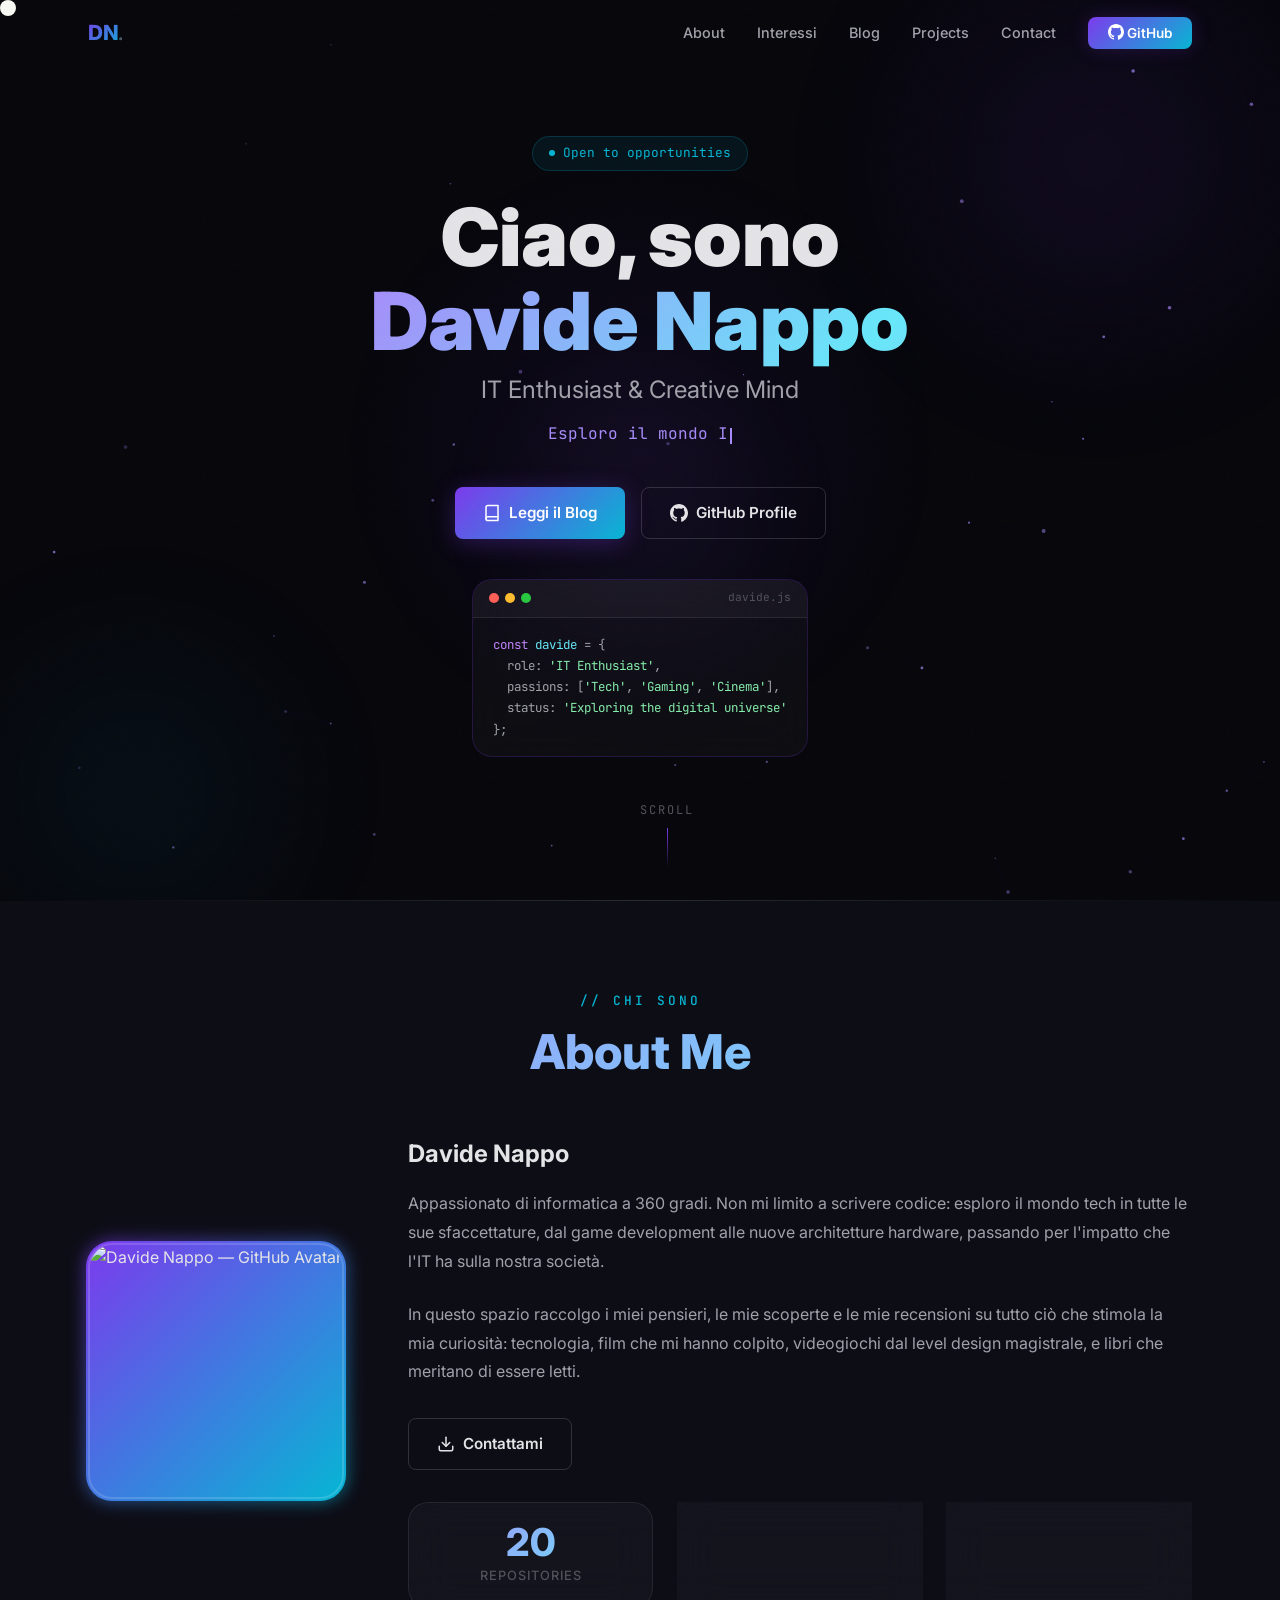
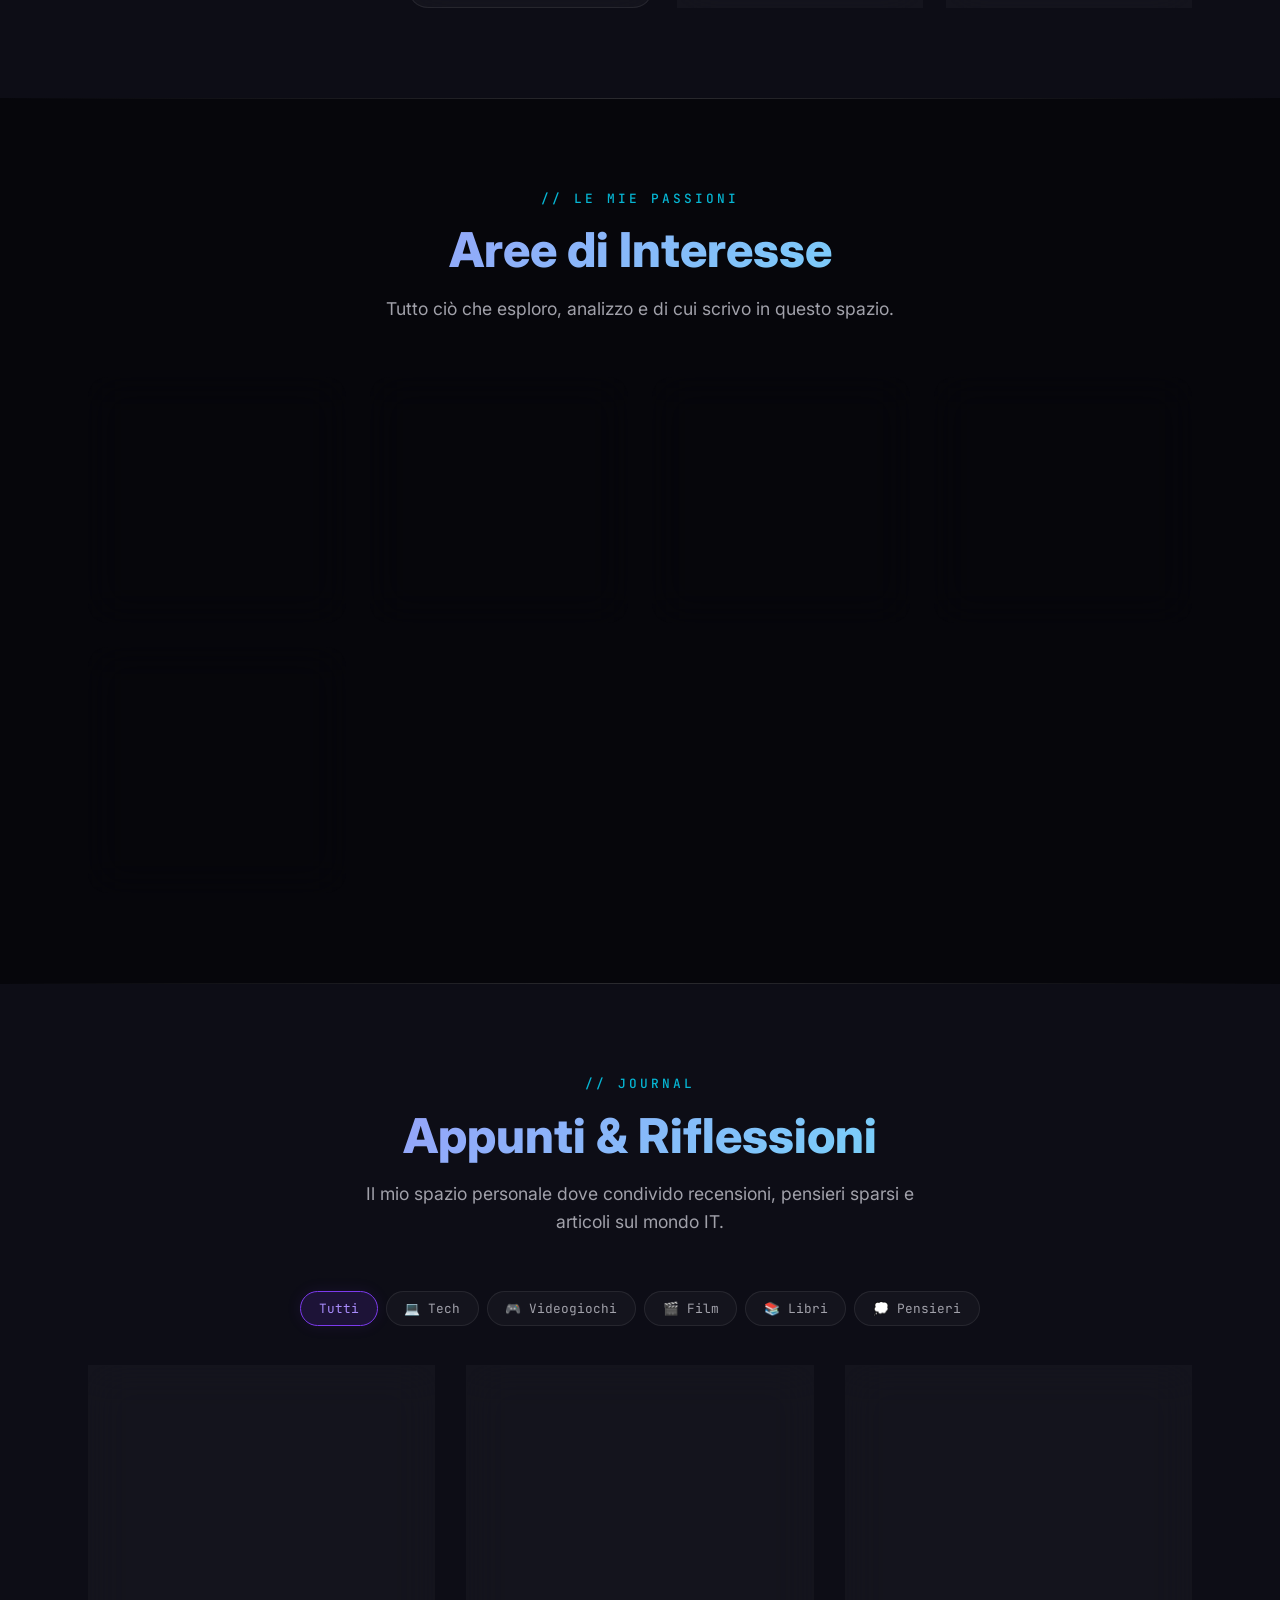
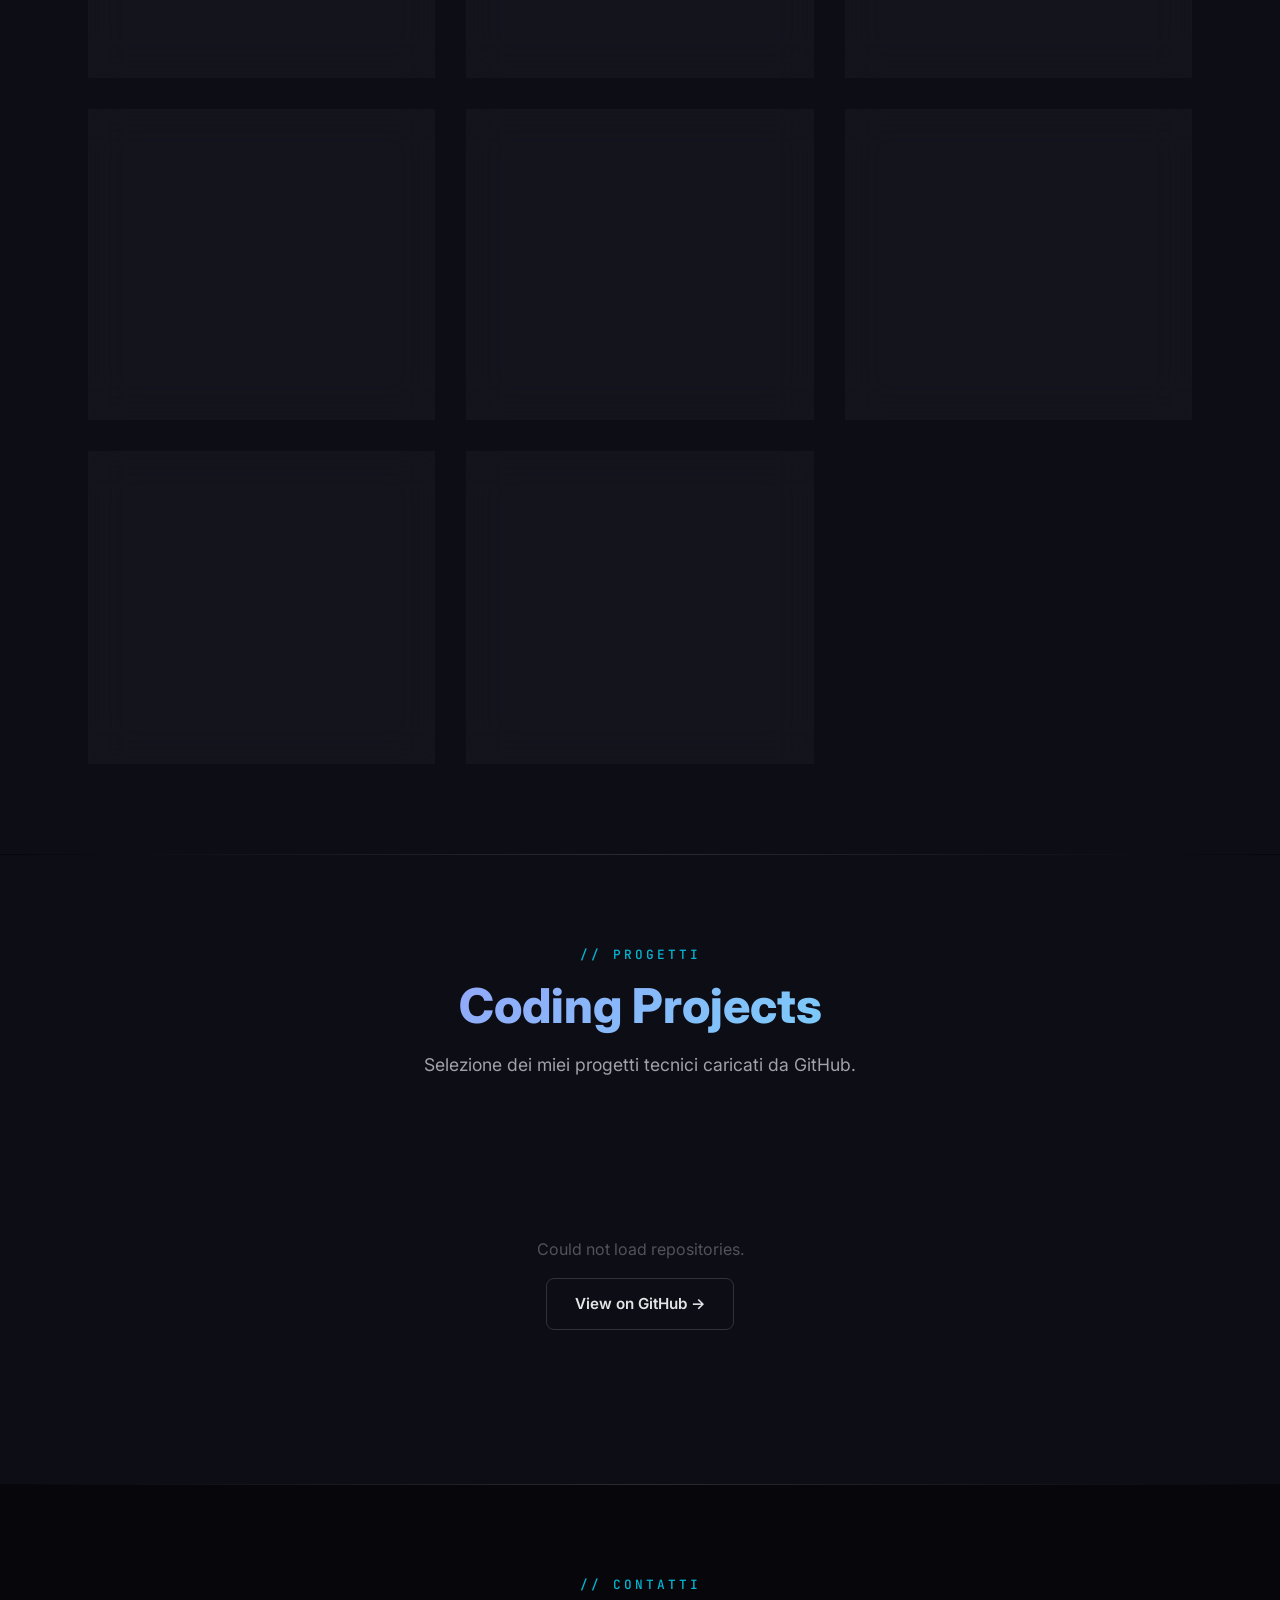
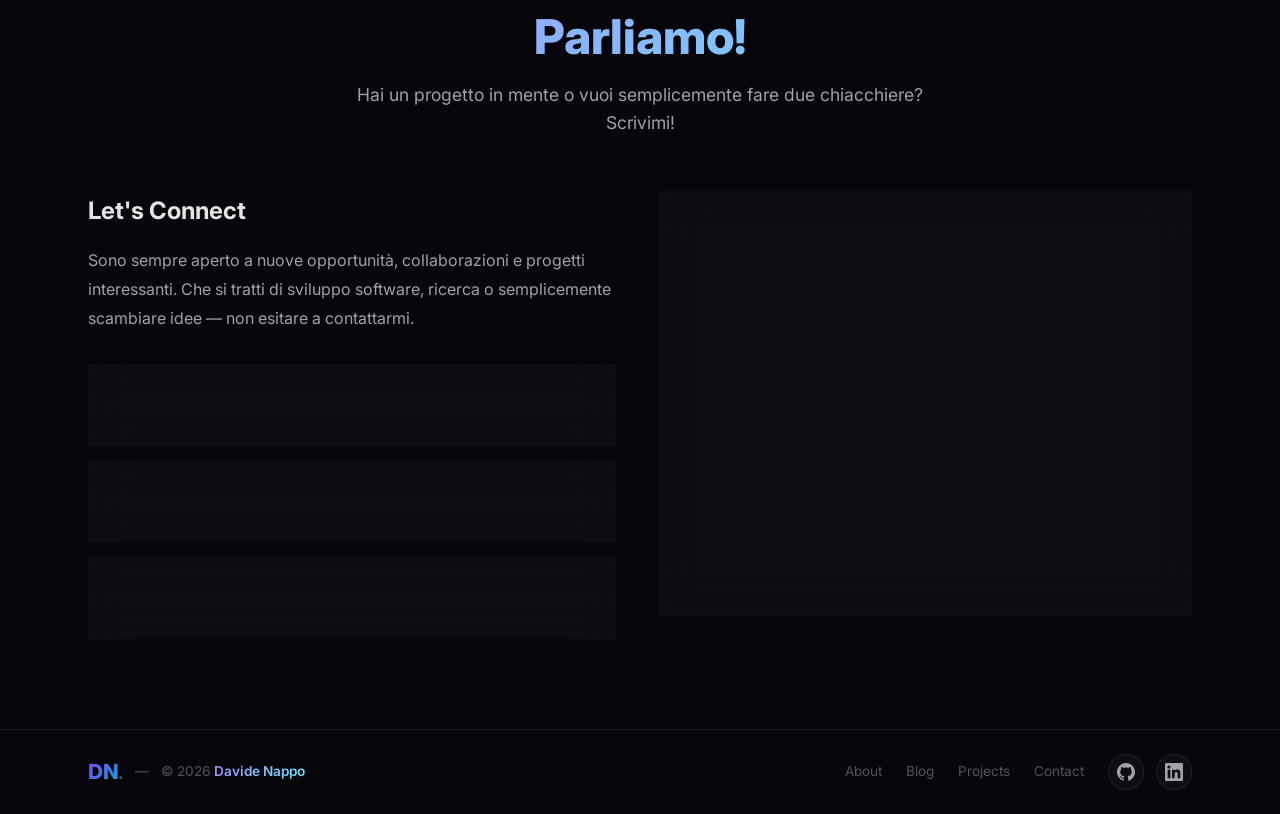
==== index.html @ bc0f7133 "feat: personal IT space & blog - initial deploy" ====
<!DOCTYPE html>
<html lang="it">
<head>
  <meta charset="UTF-8">
  <meta name="viewport" content="width=device-width, initial-scale=1.0">
  <title>Davide Nappo — IT Enthusiast & Creative Mind</title>
  <meta name="description" content="Lo spazio personale di Davide Nappo — Articoli su tecnologia, recensioni di film, videogiochi e libri, pensieri sparsi sul mondo IT.">
  <meta name="author" content="Davide Nappo">
  <meta name="theme-color" content="#06060b">

  <!-- Open Graph -->
  <meta property="og:title" content="Davide Nappo — IT Enthusiast & Creative Mind">
  <meta property="og:description" content="Articoli su tecnologia, recensioni di film, videogiochi e libri, pensieri sparsi e progetti.">
  <meta property="og:type" content="website">
  <meta property="og:image" content="https://avatars.githubusercontent.com/u/95307080?v=4">

  <!-- Favicon -->
  <link rel="icon" href="data:image/svg+xml,<svg xmlns='http://www.w3.org/2000/svg' viewBox='0 0 100 100'><text y='.9em' font-size='90'>🚀</text></svg>">

  <!-- Stylesheet -->
  <link rel="stylesheet" href="style.css">

  <!-- Preload critical -->
  <style>
    .loading-screen {
      position: fixed; inset: 0; z-index: 99999;
      background: #06060b;
      display: flex; align-items: center; justify-content: center; flex-direction: column;
      transition: opacity 0.6s ease, visibility 0.6s ease;
    }
    .loading-screen.hidden { opacity: 0; visibility: hidden; pointer-events: none; }
  </style>
</head>
<body>

  <!-- ========== LOADING SCREEN ========== -->
  <div class="loading-screen" id="loading-screen">
    <div class="loader-logo">DN<span>.</span></div>
    <div class="loader-bar-track">
      <div class="loader-bar-fill" id="loader-bar"></div>
    </div>
    <div class="loader-text">Loading portfolio<span class="loader-dots"></span></div>
  </div>

  <!-- ========== CUSTOM CURSOR ========== -->
  <div class="cursor-dot" id="cursor-dot"></div>

  <!-- ========== SCROLL PROGRESS BAR ========== -->
  <div class="scroll-progress" id="scroll-progress"></div>

  <!-- ========== NOISE OVERLAY ========== -->
  <div class="noise-overlay" aria-hidden="true"></div>

  <!-- ========== NAVBAR ========== -->
  <nav class="navbar" id="navbar" aria-label="Main navigation">
    <div class="container">
      <a href="#hero" class="nav-logo">DN<span>.</span></a>

      <button class="nav-toggle" aria-label="Toggle navigation" aria-expanded="false">
        <span></span>
        <span></span>
        <span></span>
      </button>

      <ul class="nav-links">
        <li><a href="#about" class="nav-link">About</a></li>
        <li><a href="#interessi" class="nav-link">Interessi</a></li>
        <li><a href="#blog" class="nav-link">Blog</a></li>
        <li><a href="#projects" class="nav-link">Projects</a></li>
        <li><a href="#contact" class="nav-link">Contact</a></li>
        <li>
          <a href="https://github.com/Napper19" target="_blank" rel="noopener" class="nav-cta">
            <svg width="16" height="16" viewBox="0 0 24 24" fill="currentColor" style="vertical-align: -2px;">
              <path d="M12 0C5.37 0 0 5.37 0 12c0 5.3 3.438 9.8 8.205 11.385.6.113.82-.258.82-.577 0-.285-.01-1.04-.015-2.04-3.338.724-4.042-1.61-4.042-1.61C4.422 18.07 3.633 17.7 3.633 17.7c-1.087-.744.084-.729.084-.729 1.205.084 1.838 1.236 1.838 1.236 1.07 1.835 2.809 1.305 3.495.998.108-.776.417-1.305.76-1.605-2.665-.3-5.466-1.332-5.466-5.93 0-1.31.465-2.38 1.235-3.22-.135-.303-.54-1.523.105-3.176 0 0 1.005-.322 3.3 1.23.96-.267 1.98-.399 3-.405 1.02.006 2.04.138 3 .405 2.28-1.552 3.285-1.23 3.285-1.23.645 1.653.24 2.873.12 3.176.765.84 1.23 1.91 1.23 3.22 0 4.61-2.805 5.625-5.475 5.92.42.36.81 1.096.81 2.22 0 1.605-.015 2.896-.015 3.286 0 .315.21.69.825.57C20.565 21.795 24 17.295 24 12c0-6.63-5.37-12-12-12"/>
            </svg>
            GitHub
          </a>
        </li>
      </ul>
    </div>
  </nav>

  <!-- ========== HERO SECTION ========== -->
  <section class="hero section" id="hero">
    <canvas id="particle-canvas" aria-hidden="true"></canvas>

    <!-- Floating gradient orbs -->
    <div class="hero-orbs" aria-hidden="true">
      <div class="orb orb-1"></div>
      <div class="orb orb-2"></div>
      <div class="orb orb-3"></div>
    </div>

    <!-- Radial glow behind hero text -->
    <div class="hero-glow" aria-hidden="true"></div>

    <div class="hero-content">
      <div class="hero-badge">
        <span class="dot"></span>
        Open to opportunities
      </div>

      <h1 class="hero-name">
        Ciao, sono<br>
        <span class="gradient-text">Davide Nappo</span>
      </h1>

      <p class="hero-role">IT Enthusiast &amp; Creative Mind</p>

      <div class="hero-typing">
        <span id="typing-text"></span><span class="cursor"></span>
      </div>

      <div class="hero-buttons">
        <a href="#blog" class="btn btn-primary">
          <svg width="18" height="18" viewBox="0 0 24 24" fill="none" stroke="currentColor" stroke-width="2" stroke-linecap="round" stroke-linejoin="round"><path d="M4 19.5A2.5 2.5 0 0 1 6.5 17H20"></path><path d="M6.5 2H20v20H6.5A2.5 2.5 0 0 1 4 19.5v-15A2.5 2.5 0 0 1 6.5 2z"></path></svg>
          Leggi il Blog
        </a>
        <a href="https://github.com/Napper19" target="_blank" rel="noopener" class="btn btn-outline">
          <svg width="18" height="18" viewBox="0 0 24 24" fill="currentColor">
            <path d="M12 0C5.37 0 0 5.37 0 12c0 5.3 3.438 9.8 8.205 11.385.6.113.82-.258.82-.577 0-.285-.01-1.04-.015-2.04-3.338.724-4.042-1.61-4.042-1.61C4.422 18.07 3.633 17.7 3.633 17.7c-1.087-.744.084-.729.084-.729 1.205.084 1.838 1.236 1.838 1.236 1.07 1.835 2.809 1.305 3.495.998.108-.776.417-1.305.76-1.605-2.665-.3-5.466-1.332-5.466-5.93 0-1.31.465-2.38 1.235-3.22-.135-.303-.54-1.523.105-3.176 0 0 1.005-.322 3.3 1.23.96-.267 1.98-.399 3-.405 1.02.006 2.04.138 3 .405 2.28-1.552 3.285-1.23 3.285-1.23.645 1.653.24 2.873.12 3.176.765.84 1.23 1.91 1.23 3.22 0 4.61-2.805 5.625-5.475 5.92.42.36.81 1.096.81 2.22 0 1.605-.015 2.896-.015 3.286 0 .315.21.69.825.57C20.565 21.795 24 17.295 24 12c0-6.63-5.37-12-12-12"/>
          </svg>
          GitHub Profile
        </a>
      </div>

      <!-- Floating code snippet card -->
      <div class="hero-code-card glass-card" aria-hidden="true">
        <div class="code-header">
          <span class="code-dot" style="background:#ff5f57"></span>
          <span class="code-dot" style="background:#febc2e"></span>
          <span class="code-dot" style="background:#28c840"></span>
          <span class="code-title">davide.js</span>
        </div>
        <pre class="code-body"><code><span class="code-kw">const</span> <span class="code-var">davide</span> = {
  role: <span class="code-str">'IT Enthusiast'</span>,
  passions: [<span class="code-str">'Tech'</span>, <span class="code-str">'Gaming'</span>, <span class="code-str">'Cinema'</span>],
  status: <span class="code-str">'Exploring the digital universe'</span>
};</code></pre>
      </div>
    </div>

    <div class="hero-scroll">
      <span>Scroll</span>
      <div class="scroll-line"></div>
    </div>
  </section>

  <hr class="section-divider">

  <!-- ========== ABOUT SECTION ========== -->
  <section class="about section" id="about">
    <div class="container">
      <div class="section-header reveal">
        <span class="section-label">// Chi Sono</span>
        <h2 class="section-title">About Me</h2>
      </div>

      <div class="about-grid">
        <div class="about-avatar-wrap reveal">
          <img
            src="https://avatars.githubusercontent.com/u/95307080?v=4"
            alt="Davide Nappo — GitHub Avatar"
            class="about-avatar"
            width="260"
            height="260"
            loading="lazy"
          >
        </div>

        <div class="about-text reveal reveal-delay-1">
          <h3>Davide Nappo</h3>
          <p>
            Appassionato di informatica a 360 gradi. Non mi limito a scrivere codice: esploro il mondo tech 
            in tutte le sue sfaccettature, dal game development alle nuove architetture hardware, passando per l'impatto 
            che l'IT ha sulla nostra società.
          </p>
          <p>
            In questo spazio raccolgo i miei pensieri, le mie scoperte e le mie recensioni su tutto ciò che 
            stimola la mia curiosità: tecnologia, film che mi hanno colpito, videogiochi dal level design magistrale, 
            e libri che meritano di essere letti.
          </p>

          <a href="#contact" class="btn btn-outline" style="margin-top: 0.5rem;">
            <svg width="18" height="18" viewBox="0 0 24 24" fill="none" stroke="currentColor" stroke-width="2" stroke-linecap="round" stroke-linejoin="round"><path d="M21 15v4a2 2 0 0 1-2 2H5a2 2 0 0 1-2-2v-4"/><polyline points="7 10 12 15 17 10"/><line x1="12" y1="15" x2="12" y2="3"/></svg>
            Contattami
          </a>

          <div class="about-stats">
            <div class="stat-card glass-card">
              <div class="stat-number" data-count="22">0</div>
              <div class="stat-label">Repositories</div>
            </div>
            <div class="stat-card glass-card">
              <div class="stat-number" data-count="6" data-suffix="+">0</div>
              <div class="stat-label">Languages</div>
            </div>
            <div class="stat-card glass-card">
              <div class="stat-number" data-count="4" data-suffix="+">0</div>
              <div class="stat-label">Years Coding</div>
            </div>
          </div>
        </div>
      </div>
    </div>
  </section>

  <hr class="section-divider">

  <!-- ========== INTERESSI SECTION ========== -->
  <section class="section" id="interessi">
    <div class="container">
      <div class="section-header reveal">
        <span class="section-label">// Le mie passioni</span>
        <h2 class="section-title">Aree di Interesse</h2>
        <p class="section-subtitle">Tutto ciò che esploro, analizzo e di cui scrivo in questo spazio.</p>
      </div>

      <div class="skills-categories" style="grid-template-columns: repeat(auto-fit, minmax(220px, 1fr));">
        <div class="category-card glass-card reveal">
          <div class="category-icon" style="font-size: 2.5rem; margin-bottom:1rem;">💻</div>
          <h4>Tech & IT</h4>
          <p>Trend tecnologici, hardware, innovazione e riflessioni sul futuro digitale.</p>
        </div>
        <div class="category-card glass-card reveal reveal-delay-1">
          <div class="category-icon" style="font-size: 2.5rem; margin-bottom:1rem;">🎮</div>
          <h4>Gaming</h4>
          <p>Analisi di level design, narrative design e recensioni dei titoli più impattanti.</p>
        </div>
        <div class="category-card glass-card reveal reveal-delay-2">
          <div class="category-icon" style="font-size: 2.5rem; margin-bottom:1rem;">🎬</div>
          <h4>Cinema</h4>
          <p>Recensioni e pensieri su film e serie tv che offrono spunti di riflessione.</p>
        </div>
        <div class="category-card glass-card reveal reveal-delay-3">
          <div class="category-icon" style="font-size: 2.5rem; margin-bottom:1rem;">📚</div>
          <h4>Libri</h4>
          <p>Sci-fi, saggi tech, narrativa: i libri che plasmano il mio modo di pensare.</p>
        </div>
        <div class="category-card glass-card reveal reveal-delay-4">
          <div class="category-icon" style="font-size: 2.5rem; margin-bottom:1rem;">⚙️</div>
          <h4>Coding</h4>
          <p>Architettura software, pattern, XR development e best practices.</p>
        </div>
      </div>
    </div>
  </section>

  <hr class="section-divider">

  <!-- ========== BLOG / JOURNAL SECTION ========== -->
  <section class="blog section" id="blog" style="background: var(--bg-secondary);">
    <div class="container">
      <div class="section-header reveal">
        <span class="section-label">// Journal</span>
        <h2 class="section-title">Appunti & Riflessioni</h2>
        <p class="section-subtitle">Il mio spazio personale dove condivido recensioni, pensieri sparsi e articoli sul mondo IT.</p>
      </div>

      <div class="project-filters reveal" id="blog-filters">
        <button class="filter-btn active" data-category="all">Tutti</button>
        <button class="filter-btn" data-category="tech">💻 Tech</button>
        <button class="filter-btn" data-category="videogiochi">🎮 Videogiochi</button>
        <button class="filter-btn" data-category="film">🎬 Film</button>
        <button class="filter-btn" data-category="libri">📚 Libri</button>
        <button class="filter-btn" data-category="pensieri">💭 Pensieri</button>
      </div>

      <div class="blog-grid" id="blog-grid">
        <!-- Post caricati via JS da posts.json -->
      </div>
    </div>
  </section>

  <hr class="section-divider">

  <!-- ========== PROJECTS SECTION ========== -->
  <section class="projects section" id="projects">
    <div class="container">
      <div class="section-header reveal">
        <span class="section-label">// Progetti</span>
        <h2 class="section-title">Coding Projects</h2>
        <p class="section-subtitle">Selezione dei miei progetti tecnici caricati da GitHub.</p>
      </div>

      <div class="project-filters reveal" id="project-filters">
        <!-- Populated dynamically by JS -->
      </div>

      <div id="projects-loading" class="projects-loading">
        <div class="loading-spinner"></div>
        <p>Loading repositories from GitHub...</p>
      </div>

      <div class="projects-grid" id="projects-grid">
        <!-- Populated dynamically by JS -->
      </div>
    </div>
  </section>

  <hr class="section-divider">

  <!-- ========== CONTACT SECTION ========== -->
  <section class="section" id="contact">
    <div class="container">
      <div class="section-header reveal">
        <span class="section-label">// Contatti</span>
        <h2 class="section-title">Parliamo!</h2>
        <p class="section-subtitle">Hai un progetto in mente o vuoi semplicemente fare due chiacchiere? Scrivimi!</p>
      </div>

      <div class="contact-grid">
        <div class="contact-info reveal">
          <h3>Let's Connect</h3>
          <p>
            Sono sempre aperto a nuove opportunità, collaborazioni e progetti interessanti.
            Che si tratti di sviluppo software, ricerca o semplicemente scambiare idee — 
            non esitare a contattarmi.
          </p>

          <div class="contact-links">
            <a href="https://github.com/Napper19" target="_blank" rel="noopener" class="contact-link-item glass-card" id="contact-github">
              <div class="contact-link-icon">
                <svg width="20" height="20" viewBox="0 0 24 24" fill="currentColor">
                  <path d="M12 0C5.37 0 0 5.37 0 12c0 5.3 3.438 9.8 8.205 11.385.6.113.82-.258.82-.577 0-.285-.01-1.04-.015-2.04-3.338.724-4.042-1.61-4.042-1.61C4.422 18.07 3.633 17.7 3.633 17.7c-1.087-.744.084-.729.084-.729 1.205.084 1.838 1.236 1.838 1.236 1.07 1.835 2.809 1.305 3.495.998.108-.776.417-1.305.76-1.605-2.665-.3-5.466-1.332-5.466-5.93 0-1.31.465-2.38 1.235-3.22-.135-.303-.54-1.523.105-3.176 0 0 1.005-.322 3.3 1.23.96-.267 1.98-.399 3-.405 1.02.006 2.04.138 3 .405 2.28-1.552 3.285-1.23 3.285-1.23.645 1.653.24 2.873.12 3.176.765.84 1.23 1.91 1.23 3.22 0 4.61-2.805 5.625-5.475 5.92.42.36.81 1.096.81 2.22 0 1.605-.015 2.896-.015 3.286 0 .315.21.69.825.57C20.565 21.795 24 17.295 24 12c0-6.63-5.37-12-12-12"/>
                </svg>
              </div>
              <div class="contact-link-text">
                GitHub
                <small>github.com/Napper19</small>
              </div>
            </a>

            <a href="https://www.linkedin.com/in/davide-nappo-258342309/" target="_blank" rel="noopener" class="contact-link-item glass-card" id="contact-linkedin">
              <div class="contact-link-icon">
                <svg width="20" height="20" viewBox="0 0 24 24" fill="currentColor">
                  <path d="M20.447 20.452h-3.554v-5.569c0-1.328-.027-3.037-1.852-3.037-1.853 0-2.136 1.445-2.136 2.939v5.667H9.351V9h3.414v1.561h.046c.477-.9 1.637-1.85 3.37-1.85 3.601 0 4.267 2.37 4.267 5.455v6.286zM5.337 7.433a2.062 2.062 0 0 1-2.063-2.065 2.064 2.064 0 1 1 2.063 2.065zm1.782 13.019H3.555V9h3.564v11.452zM22.225 0H1.771C.792 0 0 .774 0 1.729v20.542C0 23.227.792 24 1.771 24h20.451C23.2 24 24 23.227 24 22.271V1.729C24 .774 23.2 0 22.222 0h.003z"/>
                </svg>
              </div>
              <div class="contact-link-text">
                LinkedIn
                <small>Davide Nappo</small>
              </div>
            </a>

            <a href="mailto:davide.nappo@studenti.unicam.it" class="contact-link-item glass-card" id="contact-email">
              <div class="contact-link-icon">
                <svg width="20" height="20" viewBox="0 0 24 24" fill="none" stroke="currentColor" stroke-width="2" stroke-linecap="round" stroke-linejoin="round">
                  <rect x="2" y="4" width="20" height="16" rx="2"/>
                  <path d="m22 7-8.97 5.7a1.94 1.94 0 0 1-2.06 0L2 7"/>
                </svg>
              </div>
              <div class="contact-link-text">
                Email
                <small>Scrivimi una mail</small>
              </div>
            </a>
          </div>
        </div>

        <form class="contact-form glass-card reveal reveal-delay-1" style="padding: 2rem;" onsubmit="handleFormSubmit(event)" id="contact-form">
          <div class="form-group">
            <input type="text" class="form-input" id="form-name" placeholder="Il tuo nome" required autocomplete="name">
          </div>
          <div class="form-group">
            <input type="email" class="form-input" id="form-email" placeholder="La tua email" required autocomplete="email">
          </div>
          <div class="form-group">
            <textarea class="form-textarea" id="form-message" placeholder="Il tuo messaggio..." required></textarea>
          </div>
          <button type="submit" class="btn-submit" id="form-submit">
            <svg width="18" height="18" viewBox="0 0 24 24" fill="none" stroke="currentColor" stroke-width="2" stroke-linecap="round" stroke-linejoin="round" style="vertical-align: -3px; margin-right: 6px;">
              <line x1="22" y1="2" x2="11" y2="13"/><polygon points="22 2 15 22 11 13 2 9 22 2"/>
            </svg>
            Invia Messaggio
          </button>
        </form>
      </div>
    </div>
  </section>

  <!-- ========== FOOTER ========== -->
  <footer class="footer" role="contentinfo">
    <div class="container">
      <div class="footer-row">
        <div class="footer-left">
          <a href="#hero" class="nav-logo">DN<span>.</span></a>
          <span class="footer-sep">—</span>
          <p class="footer-text">© 2026 <span>Davide Nappo</span></p>
        </div>
        <div class="footer-right">
          <nav class="footer-links">
            <a href="#about" class="footer-link">About</a>
            <a href="#blog" class="footer-link">Blog</a>
            <a href="#projects" class="footer-link">Projects</a>
            <a href="#contact" class="footer-link">Contact</a>
          </nav>
          <div class="footer-social">
            <a href="https://github.com/Napper19" target="_blank" rel="noopener" class="social-icon" aria-label="GitHub">
              <svg width="18" height="18" viewBox="0 0 24 24" fill="currentColor"><path d="M12 0C5.37 0 0 5.37 0 12c0 5.3 3.438 9.8 8.205 11.385.6.113.82-.258.82-.577 0-.285-.01-1.04-.015-2.04-3.338.724-4.042-1.61-4.042-1.61C4.422 18.07 3.633 17.7 3.633 17.7c-1.087-.744.084-.729.084-.729 1.205.084 1.838 1.236 1.838 1.236 1.07 1.835 2.809 1.305 3.495.998.108-.776.417-1.305.76-1.605-2.665-.3-5.466-1.332-5.466-5.93 0-1.31.465-2.38 1.235-3.22-.135-.303-.54-1.523.105-3.176 0 0 1.005-.322 3.3 1.23.96-.267 1.98-.399 3-.405 1.02.006 2.04.138 3 .405 2.28-1.552 3.285-1.23 3.285-1.23.645 1.653.24 2.873.12 3.176.765.84 1.23 1.91 1.23 3.22 0 4.61-2.805 5.625-5.475 5.92.42.36.81 1.096.81 2.22 0 1.605-.015 2.896-.015 3.286 0 .315.21.69.825.57C20.565 21.795 24 17.295 24 12c0-6.63-5.37-12-12-12"/></svg>
            </a>
            <a href="https://www.linkedin.com/in/davide-nappo-258342309/" target="_blank" rel="noopener" class="social-icon" aria-label="LinkedIn">
              <svg width="18" height="18" viewBox="0 0 24 24" fill="currentColor"><path d="M20.447 20.452h-3.554v-5.569c0-1.328-.027-3.037-1.852-3.037-1.853 0-2.136 1.445-2.136 2.939v5.667H9.351V9h3.414v1.561h.046c.477-.9 1.637-1.85 3.37-1.85 3.601 0 4.267 2.37 4.267 5.455v6.286zM5.337 7.433a2.062 2.062 0 0 1-2.063-2.065 2.064 2.064 0 1 1 2.063 2.065zm1.782 13.019H3.555V9h3.564v11.452zM22.225 0H1.771C.792 0 0 .774 0 1.729v20.542C0 23.227.792 24 1.771 24h20.451C23.2 24 24 23.227 24 22.271V1.729C24 .774 23.2 0 22.222 0h.003z"/></svg>
            </a>
          </div>
        </div>
      </div>
    </div>
  </footer>

  <!-- ========== POST MODAL ========== -->
  <div class="modal hidden" id="post-modal" aria-hidden="true">
    <div class="modal-overlay" id="modal-overlay"></div>
    <div class="modal-content glass-card">
      <button class="modal-close" id="modal-close" aria-label="Chiudi modale">
        <svg width="24" height="24" viewBox="0 0 24 24" fill="none" stroke="currentColor" stroke-width="2" stroke-linecap="round" stroke-linejoin="round"><line x1="18" y1="6" x2="6" y2="18"></line><line x1="6" y1="6" x2="18" y2="18"></line></svg>
      </button>
      <div class="modal-body" id="modal-body">
        <!-- Content injected by JS -->
      </div>
    </div>
  </div>

  <!-- ========== BACK TO TOP ========== -->
  <button class="back-to-top" id="back-to-top" aria-label="Torna su">
    <svg class="back-to-top-progress" viewBox="0 0 46 46">
      <circle class="progress-ring" cx="23" cy="23" r="20" />
    </svg>
    <svg width="18" height="18" viewBox="0 0 24 24" fill="none" stroke="currentColor" stroke-width="2.5" stroke-linecap="round" stroke-linejoin="round" class="back-to-top-icon">
      <polyline points="18 15 12 9 6 15"/>
    </svg>
  </button>

  <!-- Scripts -->
  <script src="script.js"></script>
  <script>
    function handleFormSubmit(e) {
      e.preventDefault();
      const btn = document.getElementById('form-submit');
      const originalText = btn.innerHTML;
      btn.innerHTML = '✓ Messaggio inviato!';
      btn.style.background = 'linear-gradient(135deg, #059669, #06b6d4)';
      btn.disabled = true;

      setTimeout(() => {
        btn.innerHTML = originalText;
        btn.style.background = '';
        btn.disabled = false;
        document.getElementById('contact-form').reset();
      }, 3000);
    }
  </script>
</body>
</html>
---- style.css ----
/* ============================================
   DESIGN SYSTEM — Davide Nappo Portfolio
   ============================================ */

/* --- Google Fonts --- */
@import url('https://fonts.googleapis.com/css2?family=Inter:wght@300;400;500;600;700;800;900&family=JetBrains+Mono:wght@400;500;700&display=swap');

/* --- CSS Custom Properties --- */
:root {
  /* Colors */
  --bg-primary: #06060b;
  --bg-secondary: #0d0d16;
  --bg-tertiary: #13131f;
  --bg-glass: rgba(255, 255, 255, 0.03);
  --bg-glass-hover: rgba(255, 255, 255, 0.06);
  --border-glass: rgba(255, 255, 255, 0.08);
  --border-glass-hover: rgba(255, 255, 255, 0.15);

  --accent-1: #7c3aed;
  --accent-1-light: #a78bfa;
  --accent-2: #06b6d4;
  --accent-2-light: #67e8f9;
  --gradient: linear-gradient(135deg, #7c3aed, #06b6d4);
  --gradient-text: linear-gradient(135deg, #a78bfa, #67e8f9);
  --gradient-glow: linear-gradient(135deg, rgba(124, 58, 237, 0.4), rgba(6, 182, 212, 0.4));

  --text-primary: #e4e4e7;
  --text-secondary: #a1a1aa;
  --text-muted: #52525b;

  /* Typography */
  --font-main: 'Inter', -apple-system, BlinkMacSystemFont, sans-serif;
  --font-mono: 'JetBrains Mono', 'Fira Code', monospace;

  /* Spacing */
  --section-padding: clamp(4rem, 10vh, 8rem);
  --container-max: 1200px;
  --container-padding: clamp(1.25rem, 4vw, 3rem);

  /* Borders */
  --radius-sm: 8px;
  --radius-md: 12px;
  --radius-lg: 20px;
  --radius-xl: 24px;

  /* Transitions */
  --transition-fast: 0.2s cubic-bezier(0.4, 0, 0.2, 1);
  --transition-base: 0.3s cubic-bezier(0.4, 0, 0.2, 1);
  --transition-slow: 0.5s cubic-bezier(0.4, 0, 0.2, 1);
  --transition-spring: 0.6s cubic-bezier(0.34, 1.56, 0.64, 1);

  /* Shadows */
  --shadow-glow-sm: 0 0 15px rgba(124, 58, 237, 0.15);
  --shadow-glow-md: 0 0 30px rgba(124, 58, 237, 0.2);
  --shadow-glow-lg: 0 0 60px rgba(124, 58, 237, 0.25);
  --shadow-card: 0 8px 32px rgba(0, 0, 0, 0.4);
}

/* --- Reset & Base --- */
*,
*::before,
*::after {
  margin: 0;
  padding: 0;
  box-sizing: border-box;
}

html {
  scroll-behavior: smooth;
  font-size: 16px;
  -webkit-font-smoothing: antialiased;
  -moz-osx-font-smoothing: grayscale;
}

body {
  font-family: var(--font-main);
  background-color: var(--bg-primary);
  color: var(--text-primary);
  line-height: 1.6;
  overflow-x: hidden;
}

::selection {
  background: rgba(124, 58, 237, 0.3);
  color: var(--text-primary);
}

::-webkit-scrollbar {
  width: 8px;
}

::-webkit-scrollbar-track {
  background: var(--bg-primary);
  border-left: 1px solid rgba(255, 255, 255, 0.05);
}

::-webkit-scrollbar-thumb {
  background: rgba(124, 58, 237, 0.4);
  border-radius: 10px;
}

::-webkit-scrollbar-thumb:hover {
  background: rgba(124, 58, 237, 0.8);
}

/* Firefox scrollbar */
html {
  scrollbar-width: thin;
  scrollbar-color: rgba(124, 58, 237, 0.4) var(--bg-primary);
}

a {
  text-decoration: none;
  color: inherit;
}

ul, ol {
  list-style: none;
}

img {
  max-width: 100%;
  height: auto;
  display: block;
}

/* --- Container --- */
.container {
  max-width: var(--container-max);
  margin: 0 auto;
  padding: 0 var(--container-padding);
}

/* --- Section --- */
.section {
  padding: var(--section-padding) 0;
  position: relative;
}

.section-header {
  text-align: center;
  margin-bottom: clamp(2.5rem, 6vh, 4rem);
}

.section-label {
  font-family: var(--font-mono);
  font-size: 0.8rem;
  font-weight: 500;
  color: var(--accent-2);
  text-transform: uppercase;
  letter-spacing: 3px;
  margin-bottom: 0.75rem;
  display: block;
}

.section-title {
  font-size: clamp(2rem, 4vw, 3rem);
  font-weight: 800;
  background: var(--gradient-text);
  -webkit-background-clip: text;
  -webkit-text-fill-color: transparent;
  background-clip: text;
  line-height: 1.2;
}

.section-subtitle {
  font-size: clamp(0.95rem, 1.5vw, 1.1rem);
  color: var(--text-secondary);
  margin-top: 1rem;
  max-width: 600px;
  margin-left: auto;
  margin-right: auto;
}

/* --- Glassmorphism Card --- */
.glass-card {
  background: var(--bg-glass);
  backdrop-filter: blur(20px);
  -webkit-backdrop-filter: blur(20px);
  border: 1px solid var(--border-glass);
  border-radius: var(--radius-lg);
  transition: all var(--transition-base);
}

.glass-card:hover {
  background: var(--bg-glass-hover);
  border-color: var(--border-glass-hover);
  box-shadow: var(--shadow-glow-sm);
  transform: translateY(-4px);
}

/* ============================================
   NAVIGATION
   ============================================ */
.navbar {
  position: fixed;
  top: 0;
  left: 0;
  right: 0;
  z-index: 1000;
  padding: 1rem 0;
  transition: all var(--transition-base);
}

.navbar.scrolled {
  background: rgba(6, 6, 11, 0.85);
  backdrop-filter: blur(20px);
  -webkit-backdrop-filter: blur(20px);
  border-bottom: 1px solid var(--border-glass);
  padding: 0.6rem 0;
}

.navbar .container {
  display: flex;
  align-items: center;
  justify-content: space-between;
}

.nav-logo {
  font-size: 1.3rem;
  font-weight: 800;
  background: var(--gradient);
  -webkit-background-clip: text;
  -webkit-text-fill-color: transparent;
  background-clip: text;
  letter-spacing: -0.5px;
}

.nav-logo span {
  -webkit-text-fill-color: var(--text-muted);
  font-weight: 400;
}

.nav-links {
  display: flex;
  gap: 2rem;
  align-items: center;
}

.nav-link {
  font-size: 0.9rem;
  font-weight: 500;
  color: var(--text-secondary);
  position: relative;
  padding: 0.25rem 0;
  transition: color var(--transition-fast);
}

.nav-link::after {
  content: '';
  position: absolute;
  bottom: -2px;
  left: 0;
  width: 0;
  height: 2px;
  background: var(--gradient);
  border-radius: 1px;
  transition: width var(--transition-base);
}

.nav-link:hover {
  color: var(--text-primary);
}

.nav-link:hover::after {
  width: 100%;
}

.nav-cta {
  font-size: 0.85rem;
  font-weight: 600;
  padding: 0.5rem 1.25rem;
  background: var(--gradient);
  color: #fff;
  border-radius: var(--radius-sm);
  transition: all var(--transition-base);
  box-shadow: 0 0 20px rgba(124, 58, 237, 0.2);
}

.nav-cta:hover {
  box-shadow: 0 0 30px rgba(124, 58, 237, 0.4);
  transform: translateY(-1px);
}

/* Mobile nav */
.nav-toggle {
  display: none;
  background: none;
  border: none;
  cursor: pointer;
  padding: 0.5rem;
  z-index: 1001;
}

.nav-toggle span {
  display: block;
  width: 24px;
  height: 2px;
  background: var(--text-primary);
  margin: 6px 0;
  border-radius: 2px;
  transition: all var(--transition-base);
}

.nav-toggle.active span:nth-child(1) {
  transform: rotate(45deg) translate(6px, 6px);
}

.nav-toggle.active span:nth-child(2) {
  opacity: 0;
}

.nav-toggle.active span:nth-child(3) {
  transform: rotate(-45deg) translate(5px, -5px);
}

/* ============================================
   HERO SECTION
   ============================================ */
.hero {
  min-height: 100vh;
  display: flex;
  align-items: center;
  justify-content: center;
  position: relative;
  overflow: hidden;
}

#particle-canvas {
  position: absolute;
  top: 0;
  left: 0;
  width: 100%;
  height: 100%;
  z-index: 0;
}

.hero-content {
  position: relative;
  z-index: 2;
  text-align: center;
  max-width: 800px;
  padding: 0 var(--container-padding);
}

.hero-badge {
  display: inline-flex;
  align-items: center;
  gap: 0.5rem;
  font-family: var(--font-mono);
  font-size: 0.8rem;
  color: var(--accent-2);
  background: rgba(6, 182, 212, 0.08);
  border: 1px solid rgba(6, 182, 212, 0.2);
  padding: 0.4rem 1rem;
  border-radius: 50px;
  margin-bottom: 1.5rem;
  animation: fadeInDown 0.8s ease;
}

.hero-badge .dot {
  width: 6px;
  height: 6px;
  background: var(--accent-2);
  border-radius: 50%;
  animation: pulse-dot 2s ease-in-out infinite;
}

.hero-name {
  font-size: clamp(2.8rem, 7vw, 5rem);
  font-weight: 900;
  line-height: 1.05;
  margin-bottom: 0.5rem;
  animation: fadeInUp 0.8s ease 0.1s both;
}

.hero-name .gradient-text {
  background: var(--gradient-text);
  -webkit-background-clip: text;
  -webkit-text-fill-color: transparent;
  background-clip: text;
}

.hero-role {
  font-size: clamp(1.1rem, 2.5vw, 1.5rem);
  color: var(--text-secondary);
  font-weight: 400;
  margin-bottom: 0.75rem;
  animation: fadeInUp 0.8s ease 0.2s both;
}

.hero-typing {
  font-family: var(--font-mono);
  font-size: clamp(0.85rem, 1.5vw, 1rem);
  color: var(--accent-1-light);
  margin-bottom: 2.5rem;
  min-height: 1.5em;
  animation: fadeInUp 0.8s ease 0.3s both;
}

.hero-typing .cursor {
  display: inline-block;
  width: 2px;
  height: 1em;
  background: var(--accent-1-light);
  margin-left: 2px;
  animation: blink 1s step-end infinite;
  vertical-align: text-bottom;
}

.hero-buttons {
  display: flex;
  gap: 1rem;
  justify-content: center;
  flex-wrap: wrap;
  animation: fadeInUp 0.8s ease 0.4s both;
}

.btn {
  display: inline-flex;
  align-items: center;
  gap: 0.5rem;
  font-family: var(--font-main);
  font-size: 0.95rem;
  font-weight: 600;
  padding: 0.8rem 1.75rem;
  border-radius: var(--radius-sm);
  border: none;
  cursor: pointer;
  transition: all var(--transition-base);
}

.btn-primary {
  background: var(--gradient);
  color: #fff;
  box-shadow: 0 4px 25px rgba(124, 58, 237, 0.3);
}

.btn-primary:hover {
  box-shadow: 0 8px 40px rgba(124, 58, 237, 0.5);
  transform: translateY(-2px);
}

.btn-outline {
  background: transparent;
  color: var(--text-primary);
  border: 1px solid var(--border-glass-hover);
}

.btn-outline:hover {
  background: var(--bg-glass-hover);
  border-color: var(--accent-1);
  box-shadow: var(--shadow-glow-sm);
  transform: translateY(-2px);
}

.hero-scroll {
  position: absolute;
  bottom: 2rem;
  left: 50%;
  transform: translateX(-50%);
  z-index: 2;
  display: flex;
  flex-direction: column;
  align-items: center;
  gap: 0.5rem;
  color: var(--text-muted);
  font-size: 0.75rem;
  font-family: var(--font-mono);
  letter-spacing: 2px;
  text-transform: uppercase;
  animation: fadeInUp 0.8s ease 0.6s both;
}

.hero-scroll .scroll-line {
  width: 1px;
  height: 40px;
  background: linear-gradient(to bottom, var(--accent-1), transparent);
  animation: scrollPulse 2s ease-in-out infinite;
}

/* ============================================
   ABOUT SECTION
   ============================================ */
.about {
  background: var(--bg-secondary);
}

.about-grid {
  display: grid;
  grid-template-columns: auto 1fr;
  gap: clamp(2rem, 5vw, 4rem);
  align-items: center;
}

.about-avatar-wrap {
  position: relative;
}

.about-avatar {
  width: clamp(180px, 20vw, 260px);
  height: clamp(180px, 20vw, 260px);
  border-radius: var(--radius-xl);
  object-fit: cover;
  border: 2px solid var(--border-glass-hover);
  position: relative;
  z-index: 1;
}

.about-avatar-wrap::before {
  content: '';
  position: absolute;
  inset: -4px;
  border-radius: calc(var(--radius-xl) + 4px);
  background: var(--gradient);
  opacity: 0.5;
  z-index: 0;
  filter: blur(8px);
  animation: rotateGlow 6s linear infinite;
}

.about-avatar-wrap::after {
  content: '';
  position: absolute;
  inset: -2px;
  border-radius: calc(var(--radius-xl) + 2px);
  background: var(--gradient);
  z-index: 0;
}

.about-text h3 {
  font-size: 1.5rem;
  font-weight: 700;
  margin-bottom: 1rem;
  color: var(--text-primary);
}

.about-text p {
  color: var(--text-secondary);
  font-size: 1rem;
  line-height: 1.8;
  margin-bottom: 1.5rem;
}

.about-stats {
  display: grid;
  grid-template-columns: repeat(3, 1fr);
  gap: 1.5rem;
  margin-top: 2rem;
}

.stat-card {
  text-align: center;
  padding: 1.25rem;
}

.stat-number {
  font-size: clamp(1.8rem, 3vw, 2.5rem);
  font-weight: 800;
  background: var(--gradient-text);
  -webkit-background-clip: text;
  -webkit-text-fill-color: transparent;
  background-clip: text;
  line-height: 1;
  margin-bottom: 0.3rem;
}

.stat-label {
  font-size: 0.8rem;
  color: var(--text-muted);
  font-weight: 500;
  text-transform: uppercase;
  letter-spacing: 1px;
}

/* ============================================
   SKILLS SECTION
   ============================================ */
.skills-grid {
  display: grid;
  grid-template-columns: repeat(auto-fit, minmax(160px, 1fr));
  gap: 1.25rem;
}

.skill-card {
  padding: 1.75rem 1.25rem;
  text-align: center;
  position: relative;
  overflow: hidden;
}

.skill-card::before {
  content: '';
  position: absolute;
  top: 0;
  left: 50%;
  transform: translateX(-50%);
  width: 50%;
  height: 2px;
  background: var(--gradient);
  opacity: 0;
  transition: all var(--transition-base);
}

.skill-card:hover::before {
  opacity: 1;
  width: 80%;
}

.skill-icon {
  font-size: 2.5rem;
  margin-bottom: 0.75rem;
  display: block;
  transition: transform var(--transition-spring);
}

.skill-card:hover .skill-icon {
  transform: scale(1.15) translateY(-4px);
}

.skill-name {
  font-size: 0.9rem;
  font-weight: 600;
  color: var(--text-primary);
  margin-bottom: 0.25rem;
}

.skill-level {
  font-size: 0.75rem;
  color: var(--text-muted);
  font-family: var(--font-mono);
}

/* Skill categories */
.skills-categories {
  display: grid;
  grid-template-columns: repeat(auto-fit, minmax(280px, 1fr));
  gap: 1.5rem;
  margin-top: 3rem;
}

.category-card {
  padding: 2rem;
}

.category-card .category-icon {
  font-size: 1.5rem;
  margin-bottom: 0.75rem;
}

.category-card h4 {
  font-size: 1.05rem;
  font-weight: 700;
  color: var(--text-primary);
  margin-bottom: 0.5rem;
}

.category-card p {
  font-size: 0.85rem;
  color: var(--text-secondary);
  line-height: 1.6;
}

/* Colored gradient backgrounds per category */
.category-card:nth-child(1) { background: linear-gradient(135deg, rgba(6, 182, 212, 0.08), rgba(6, 182, 212, 0.02)); border-color: rgba(6, 182, 212, 0.15); }
.category-card:nth-child(2) { background: linear-gradient(135deg, rgba(124, 58, 237, 0.08), rgba(124, 58, 237, 0.02)); border-color: rgba(124, 58, 237, 0.15); }
.category-card:nth-child(3) { background: linear-gradient(135deg, rgba(239, 68, 68, 0.08), rgba(239, 68, 68, 0.02)); border-color: rgba(239, 68, 68, 0.15); }
.category-card:nth-child(4) { background: linear-gradient(135deg, rgba(34, 197, 94, 0.08), rgba(34, 197, 94, 0.02)); border-color: rgba(34, 197, 94, 0.15); }
.category-card:nth-child(5) { background: linear-gradient(135deg, rgba(251, 191, 36, 0.08), rgba(251, 191, 36, 0.02)); border-color: rgba(251, 191, 36, 0.15); }

.category-card:nth-child(1):hover { box-shadow: 0 0 25px rgba(6, 182, 212, 0.15); }
.category-card:nth-child(2):hover { box-shadow: 0 0 25px rgba(124, 58, 237, 0.15); }
.category-card:nth-child(3):hover { box-shadow: 0 0 25px rgba(239, 68, 68, 0.15); }
.category-card:nth-child(4):hover { box-shadow: 0 0 25px rgba(34, 197, 94, 0.15); }
.category-card:nth-child(5):hover { box-shadow: 0 0 25px rgba(251, 191, 36, 0.15); }

.category-tags {
  display: flex;
  flex-wrap: wrap;
  gap: 0.4rem;
  margin-top: 1rem;
}

.category-tag {
  font-family: var(--font-mono);
  font-size: 0.7rem;
  padding: 0.25rem 0.6rem;
  background: rgba(124, 58, 237, 0.1);
  border: 1px solid rgba(124, 58, 237, 0.2);
  border-radius: 50px;
  color: var(--accent-1-light);
}

/* ============================================
   PROJECTS SECTION
   ============================================ */
.projects {
  background: var(--bg-secondary);
}

.project-filters {
  display: flex;
  justify-content: center;
  gap: 0.5rem;
  flex-wrap: wrap;
  margin-bottom: 2.5rem;
}

.filter-btn {
  font-family: var(--font-mono);
  font-size: 0.8rem;
  padding: 0.5rem 1.1rem;
  background: var(--bg-glass);
  border: 1px solid var(--border-glass);
  border-radius: 50px;
  color: var(--text-secondary);
  cursor: pointer;
  transition: all var(--transition-base);
}

.filter-btn:hover,
.filter-btn.active {
  background: rgba(124, 58, 237, 0.15);
  border-color: var(--accent-1);
  color: var(--accent-1-light);
  box-shadow: 0 0 15px rgba(124, 58, 237, 0.1);
}

.projects-grid {
  display: grid;
  grid-template-columns: repeat(auto-fill, minmax(340px, 1fr));
  gap: 1.5rem;
}

.project-card {
  padding: 1.75rem;
  display: flex;
  flex-direction: column;
  position: relative;
  overflow: hidden;
}

.project-card::after {
  content: '';
  position: absolute;
  top: 0;
  left: 0;
  right: 0;
  height: 2px;
  background: var(--gradient);
  transform: scaleX(0);
  transform-origin: left;
  transition: transform var(--transition-slow);
}

.project-card:hover::after {
  transform: scaleX(1);
}

.project-header {
  display: flex;
  align-items: flex-start;
  justify-content: space-between;
  margin-bottom: 1rem;
}

.project-icon {
  font-size: 1.3rem;
  color: var(--accent-1-light);
}

.project-links {
  display: flex;
  gap: 0.75rem;
}

.project-link {
  color: var(--text-muted);
  font-size: 1.1rem;
  transition: color var(--transition-fast);
}

.project-link:hover {
  color: var(--accent-2);
}

.project-name {
  font-size: 1.15rem;
  font-weight: 700;
  color: var(--text-primary);
  margin-bottom: 0.5rem;
  transition: color var(--transition-fast);
}

.project-card:hover .project-name {
  color: var(--accent-1-light);
}

.project-desc {
  font-size: 0.85rem;
  color: var(--text-secondary);
  line-height: 1.6;
  flex: 1;
  margin-bottom: 1.25rem;
}

.project-footer {
  display: flex;
  align-items: center;
  justify-content: space-between;
}

.project-lang {
  display: flex;
  align-items: center;
  gap: 0.4rem;
  font-size: 0.8rem;
  color: var(--text-secondary);
}

.lang-dot {
  width: 10px;
  height: 10px;
  border-radius: 50%;
  flex-shrink: 0;
}

.project-meta {
  display: flex;
  gap: 1rem;
  font-size: 0.8rem;
  color: var(--text-muted);
}

.project-meta span {
  display: flex;
  align-items: center;
  gap: 0.3rem;
}

/* Loading state */
.projects-loading {
  text-align: center;
  padding: 4rem;
  color: var(--text-muted);
}

.loading-spinner {
  width: 40px;
  height: 40px;
  border: 3px solid var(--border-glass);
  border-top-color: var(--accent-1);
  border-radius: 50%;
  animation: spin 0.8s linear infinite;
  margin: 0 auto 1rem;
}

/* ============================================
   CONTACT SECTION
   ============================================ */
.contact-grid {
  display: grid;
  grid-template-columns: 1fr 1fr;
  gap: 3rem;
  align-items: start;
}

.contact-info h3 {
  font-size: 1.5rem;
  font-weight: 700;
  margin-bottom: 1rem;
}

.contact-info p {
  color: var(--text-secondary);
  font-size: 1rem;
  line-height: 1.8;
  margin-bottom: 2rem;
}

.contact-links {
  display: flex;
  flex-direction: column;
  gap: 1rem;
}

.contact-link-item {
  display: flex;
  align-items: center;
  gap: 1rem;
  padding: 1rem 1.25rem;
  transition: all var(--transition-base);
}

.contact-link-item:hover {
  transform: translateX(8px);
}

.contact-link-icon {
  width: 44px;
  height: 44px;
  display: flex;
  align-items: center;
  justify-content: center;
  border-radius: var(--radius-md);
  background: rgba(124, 58, 237, 0.1);
  border: 1px solid rgba(124, 58, 237, 0.2);
  font-size: 1.2rem;
  flex-shrink: 0;
  transition: all var(--transition-base);
}

.contact-link-item:hover .contact-link-icon {
  background: var(--gradient);
  border-color: transparent;
  box-shadow: var(--shadow-glow-sm);
}

.contact-link-text {
  font-size: 0.95rem;
  font-weight: 500;
  color: var(--text-primary);
}

.contact-link-text small {
  display: block;
  font-size: 0.8rem;
  font-weight: 400;
  color: var(--text-muted);
  margin-top: 2px;
}

/* Contact form */
.contact-form {
  display: flex;
  flex-direction: column;
  gap: 1.25rem;
}

.form-group {
  position: relative;
}

.form-input,
.form-textarea {
  width: 100%;
  padding: 0.9rem 1.1rem;
  font-family: var(--font-main);
  font-size: 0.9rem;
  color: var(--text-primary);
  background: var(--bg-glass);
  border: 1px solid var(--border-glass);
  border-radius: var(--radius-md);
  outline: none;
  transition: all var(--transition-base);
}

.form-input::placeholder,
.form-textarea::placeholder {
  color: var(--text-muted);
}

.form-input:focus,
.form-textarea:focus {
  border-color: var(--accent-1);
  box-shadow: 0 0 0 3px rgba(124, 58, 237, 0.1);
}

.form-textarea {
  min-height: 140px;
  resize: vertical;
}

.btn-submit {
  align-self: flex-start;
  font-family: var(--font-main);
  font-size: 0.95rem;
  font-weight: 600;
  padding: 0.85rem 2rem;
  background: var(--gradient);
  color: #fff;
  border: none;
  border-radius: var(--radius-sm);
  cursor: pointer;
  transition: all var(--transition-base);
  box-shadow: 0 4px 25px rgba(124, 58, 237, 0.3);
}

.btn-submit:hover {
  box-shadow: 0 8px 40px rgba(124, 58, 237, 0.5);
  transform: translateY(-2px);
}

/* ============================================
   FOOTER
   ============================================ */
.footer {
  background: var(--bg-primary);
  border-top: 1px solid var(--border-glass);
  padding: 1.5rem 0;
}

.footer-row {
  display: flex;
  align-items: center;
  justify-content: space-between;
  gap: 1.5rem;
}

.footer-left {
  display: flex;
  align-items: center;
  gap: 0.75rem;
}

.footer-sep {
  color: var(--text-muted);
  font-size: 0.85rem;
}

.footer-text {
  font-size: 0.85rem;
  color: var(--text-muted);
}

.footer-text span {
  background: var(--gradient-text);
  -webkit-background-clip: text;
  -webkit-text-fill-color: transparent;
  background-clip: text;
  font-weight: 600;
}

.footer-right {
  display: flex;
  align-items: center;
  gap: 1.5rem;
}

.footer-links {
  display: flex;
  gap: 1.5rem;
}

.footer-link {
  font-size: 0.85rem;
  color: var(--text-muted);
  transition: color var(--transition-fast);
}

.footer-link:hover {
  color: var(--accent-1-light);
}

/* ============================================
   LOADING SCREEN
   ============================================ */
.loader-logo {
  font-size: 3rem;
  font-weight: 900;
  background: var(--gradient);
  -webkit-background-clip: text;
  -webkit-text-fill-color: transparent;
  background-clip: text;
  animation: loaderPulse 1.5s ease-in-out infinite;
  margin-bottom: 2rem;
}

.loader-logo span {
  -webkit-text-fill-color: var(--accent-2);
}

.loader-bar-track {
  width: 180px;
  height: 3px;
  background: rgba(255, 255, 255, 0.08);
  border-radius: 3px;
  overflow: hidden;
  margin-bottom: 1.5rem;
}

.loader-bar-fill {
  height: 100%;
  width: 0%;
  background: var(--gradient);
  border-radius: 3px;
  transition: width 0.3s ease;
}

.loader-text {
  font-family: var(--font-mono);
  font-size: 0.75rem;
  color: var(--text-muted);
  letter-spacing: 2px;
  text-transform: uppercase;
}

.loader-dots::after {
  content: '';
  animation: loaderDots 1.5s steps(4, end) infinite;
}

@keyframes loaderPulse {
  0%, 100% { opacity: 1; transform: scale(1); }
  50% { opacity: 0.6; transform: scale(0.97); }
}

@keyframes loaderDots {
  0% { content: ''; }
  25% { content: '.'; }
  50% { content: '..'; }
  75% { content: '...'; }
}

/* ============================================
   CUSTOM CURSOR
   ============================================ */
.cursor-dot {
  position: fixed;
  top: 0;
  left: 0;
  width: 16px;
  height: 16px;
  background: #fff;
  border-radius: 50%;
  pointer-events: none;
  z-index: 99999;
  mix-blend-mode: difference;
  transform: translate3d(var(--cx, 0), var(--cy, 0), 0) scale(var(--cscale, 1));
  transition: transform 0.15s cubic-bezier(0.2, 0.8, 0.2, 1), opacity 0.3s ease;
  will-change: transform;
}

.cursor-dot.hovering {
  --cscale: 3.5;
}

.cursor-dot.clicking {
  --cscale: 0.5;
}

.cursor-ring {
  display: none !important;
}

@media (pointer: coarse) {
  .cursor-dot { display: none !important; }
}

/* ============================================
   SCROLL PROGRESS BAR
   ============================================ */
.scroll-progress {
  position: fixed;
  top: 0;
  left: 0;
  height: 3px;
  background: var(--gradient);
  z-index: 10000;
  width: 0%;
  transition: width 0.05s linear;
  box-shadow: 0 0 10px rgba(124, 58, 237, 0.5);
}

/* ============================================
   NOISE OVERLAY
   ============================================ */
.noise-overlay {
  position: fixed;
  inset: 0;
  z-index: 9999;
  pointer-events: none;
  opacity: 0.025;
  background-image: url("data:image/svg+xml,%3Csvg viewBox='0 0 256 256' xmlns='http://www.w3.org/2000/svg'%3E%3Cfilter id='noise'%3E%3CfeTurbulence type='fractalNoise' baseFrequency='0.9' numOctaves='4' stitchTiles='stitch'/%3E%3C/filter%3E%3Crect width='100%25' height='100%25' filter='url(%23noise)'/%3E%3C/svg%3E");
  background-repeat: repeat;
  background-size: 256px 256px;
}

/* ============================================
   FLOATING GRADIENT ORBS
   ============================================ */
.hero-orbs {
  position: absolute;
  inset: 0;
  overflow: hidden;
  z-index: 0;
  pointer-events: none;
}

.orb {
  position: absolute;
  border-radius: 50%;
  filter: blur(80px);
  opacity: 0.3;
  will-change: transform;
}

.orb-1 {
  width: 500px;
  height: 500px;
  background: radial-gradient(circle, rgba(124, 58, 237, 0.4), transparent 70%);
  top: -10%;
  right: -5%;
  animation: orbFloat1 15s ease-in-out infinite;
}

.orb-2 {
  width: 400px;
  height: 400px;
  background: radial-gradient(circle, rgba(6, 182, 212, 0.3), transparent 70%);
  bottom: -10%;
  left: -5%;
  animation: orbFloat2 18s ease-in-out infinite;
}

.orb-3 {
  width: 300px;
  height: 300px;
  background: radial-gradient(circle, rgba(167, 139, 250, 0.25), transparent 70%);
  top: 40%;
  left: 50%;
  transform: translateX(-50%);
  animation: orbFloat3 12s ease-in-out infinite;
}

@keyframes orbFloat1 {
  0%, 100% { transform: translate(0, 0) scale(1); }
  33% { transform: translate(-40px, 30px) scale(1.1); }
  66% { transform: translate(20px, -20px) scale(0.95); }
}

@keyframes orbFloat2 {
  0%, 100% { transform: translate(0, 0) scale(1); }
  33% { transform: translate(30px, -40px) scale(1.05); }
  66% { transform: translate(-20px, 20px) scale(0.9); }
}

@keyframes orbFloat3 {
  0%, 100% { transform: translateX(-50%) translate(0, 0) scale(1); }
  50% { transform: translateX(-50%) translate(25px, -30px) scale(1.15); }
}

/* ============================================
   HERO GLOW
   ============================================ */
.hero-glow {
  position: absolute;
  width: 600px;
  height: 600px;
  top: 50%;
  left: 50%;
  transform: translate(-50%, -50%);
  background: radial-gradient(circle, rgba(124, 58, 237, 0.08) 0%, transparent 70%);
  z-index: 1;
  pointer-events: none;
}

/* ============================================
   3D TILT CARDS
   ============================================ */
.tilt-card {
  transform-style: preserve-3d;
  perspective: 1000px;
}

.tilt-card .tilt-shine {
  position: absolute;
  inset: 0;
  border-radius: inherit;
  pointer-events: none;
  opacity: 0;
  transition: opacity 0.3s ease;
  z-index: 1;
}

.tilt-card:hover .tilt-shine {
  opacity: 1;
}

/* ============================================
   ACTIVE NAV LINK
   ============================================ */
.nav-link.active {
  color: var(--text-primary);
}

.nav-link.active::after {
  width: 100%;
}

/* ============================================
   BACK TO TOP BUTTON
   ============================================ */
.back-to-top {
  position: fixed;
  bottom: 2rem;
  right: 2rem;
  width: 46px;
  height: 46px;
  border-radius: 50%;
  background: var(--bg-tertiary);
  border: 1px solid var(--border-glass);
  cursor: pointer;
  z-index: 999;
  display: flex;
  align-items: center;
  justify-content: center;
  opacity: 0;
  visibility: hidden;
  transform: translateY(20px);
  transition: all var(--transition-base);
}

.back-to-top.visible {
  opacity: 1;
  visibility: visible;
  transform: translateY(0);
}

.back-to-top:hover {
  background: var(--bg-glass-hover);
  border-color: var(--accent-1);
  box-shadow: var(--shadow-glow-sm);
  transform: translateY(-3px);
}

.back-to-top-progress {
  position: absolute;
  inset: 0;
  width: 100%;
  height: 100%;
  transform: rotate(-90deg);
}

.progress-ring {
  fill: none;
  stroke: var(--accent-1);
  stroke-width: 2;
  stroke-dasharray: 125.66;
  stroke-dashoffset: 125.66;
  stroke-linecap: round;
  transition: stroke-dashoffset 0.1s linear;
}

.back-to-top-icon {
  position: relative;
  z-index: 1;
  color: var(--text-secondary);
  transition: color var(--transition-fast);
}

.back-to-top:hover .back-to-top-icon {
  color: var(--accent-1-light);
}

/* ============================================
   ENHANCED CARD HOVER — GLOW BORDER
   ============================================ */
.project-card.glass-card {
  position: relative;
}

.project-card.glass-card::before {
  content: '';
  position: absolute;
  inset: 0;
  border-radius: inherit;
  padding: 1px;
  background: linear-gradient(135deg, transparent 40%, var(--accent-1) 50%, var(--accent-2) 60%, transparent 70%);
  background-size: 300% 300%;
  background-position: 0% 0%;
  -webkit-mask: linear-gradient(#fff 0 0) content-box, linear-gradient(#fff 0 0);
  -webkit-mask-composite: xor;
  mask-composite: exclude;
  opacity: 0;
  transition: opacity 0.4s ease, background-position 0.4s ease;
  pointer-events: none;
}

.project-card.glass-card:hover::before {
  opacity: 1;
  background-position: 100% 100%;
}

/* ============================================
   TEXT SHIMMER ON HERO NAME
   ============================================ */
.hero-name .gradient-text {
  background: linear-gradient(135deg, #a78bfa, #67e8f9, #c084fc, #a78bfa);
  background-size: 300% auto;
  -webkit-background-clip: text;
  -webkit-text-fill-color: transparent;
  background-clip: text;
  animation: textShimmer 5s linear infinite;
}

@keyframes textShimmer {
  0% { background-position: 0% center; }
  100% { background-position: 300% center; }
}

/* ============================================
   SCROLL REVEAL ANIMATIONS
   ============================================ */
.reveal {
  opacity: 0;
  transform: translateY(30px);
  transition: opacity 0.7s ease, transform 0.7s ease;
}

.reveal.revealed {
  opacity: 1;
  transform: translateY(0);
}

.reveal-delay-1 { transition-delay: 0.1s; }
.reveal-delay-2 { transition-delay: 0.2s; }
.reveal-delay-3 { transition-delay: 0.3s; }
.reveal-delay-4 { transition-delay: 0.4s; }
.reveal-delay-5 { transition-delay: 0.5s; }

/* ============================================
   KEYFRAME ANIMATIONS
   ============================================ */
@keyframes fadeInUp {
  from {
    opacity: 0;
    transform: translateY(30px);
  }
  to {
    opacity: 1;
    transform: translateY(0);
  }
}

@keyframes fadeInDown {
  from {
    opacity: 0;
    transform: translateY(-20px);
  }
  to {
    opacity: 1;
    transform: translateY(0);
  }
}

@keyframes blink {
  50% { opacity: 0; }
}

@keyframes pulse-dot {
  0%, 100% { opacity: 1; transform: scale(1); }
  50% { opacity: 0.5; transform: scale(1.5); }
}

@keyframes spin {
  to { transform: rotate(360deg); }
}

@keyframes scrollPulse {
  0%, 100% { opacity: 0.3; transform: scaleY(1); }
  50% { opacity: 1; transform: scaleY(1.2); }
}

@keyframes rotateGlow {
  0% { filter: blur(8px) hue-rotate(0deg); }
  100% { filter: blur(8px) hue-rotate(360deg); }
}

@keyframes float {
  0%, 100% { transform: translateY(0); }
  50% { transform: translateY(-10px); }
}

/* ============================================
   BLOG & JOURNAL
   ============================================ */
.blog-grid {
  display: grid;
  grid-template-columns: repeat(auto-fill, minmax(320px, 1fr));
  gap: 2rem;
}

.blog-card {
  padding: 1.5rem;
  display: flex;
  flex-direction: column;
  position: relative;
  overflow: hidden;
  cursor: pointer;
}

.blog-card::before {
  content: '';
  position: absolute;
  top: 0; left: 0; right: 0; bottom: 0;
  border-radius: inherit;
  padding: 1px;
  background: linear-gradient(135deg, transparent 40%, var(--accent-1) 50%, var(--accent-2) 60%, transparent 70%);
  background-size: 300% 300%;
  background-position: 0% 0%;
  -webkit-mask: linear-gradient(#fff 0 0) content-box, linear-gradient(#fff 0 0);
  -webkit-mask-composite: xor;
  mask-composite: exclude;
  opacity: 0;
  transition: opacity 0.4s ease, background-position 0.4s ease;
  pointer-events: none;
}

.blog-card:hover::before {
  opacity: 1;
  background-position: 100% 100%;
}

.blog-meta {
  display: flex;
  align-items: center;
  justify-content: space-between;
  margin-bottom: 1rem;
}

.blog-category {
  font-family: var(--font-mono);
  font-size: 0.7rem;
  padding: 0.3rem 0.8rem;
  background: rgba(124, 58, 237, 0.15);
  border: 1px solid rgba(124, 58, 237, 0.3);
  border-radius: 50px;
  color: var(--accent-1-light);
  text-transform: uppercase;
  letter-spacing: 1px;
}

.blog-date {
  font-family: var(--font-mono);
  font-size: 0.75rem;
  color: var(--text-muted);
}

.blog-title {
  font-size: 1.25rem;
  font-weight: 700;
  color: var(--text-primary);
  margin-bottom: 0.75rem;
  line-height: 1.4;
  transition: color var(--transition-fast);
}

.blog-card:hover .blog-title {
  color: var(--accent-2-light);
}

.blog-excerpt {
  font-size: 0.9rem;
  color: var(--text-secondary);
  line-height: 1.6;
  flex: 1;
  margin-bottom: 1rem;
}

.blog-footer {
  display: flex;
  align-items: center;
  justify-content: space-between;
  margin-top: auto;
  padding-top: 1rem;
  border-top: 1px solid var(--border-glass);
}

.blog-read-more {
  font-size: 0.85rem;
  font-weight: 600;
  color: var(--accent-2);
  display: flex;
  align-items: center;
  gap: 0.4rem;
  transition: transform var(--transition-fast);
}

.blog-card:hover .blog-read-more {
  transform: translateX(4px);
}

.blog-rating {
  display: flex;
  gap: 2px;
  color: #fbbf24;
  font-size: 0.9rem;
}

/* ============================================
   POST MODAL
   ============================================ */
.modal {
  position: fixed;
  inset: 0;
  z-index: 99999;
  display: flex;
  align-items: center;
  justify-content: center;
  padding: 2rem;
  opacity: 0;
  visibility: hidden;
  transition: opacity 0.3s ease, visibility 0.3s ease;
}

.modal:not(.hidden) {
  opacity: 1;
  visibility: visible;
}

.modal-overlay {
  position: absolute;
  inset: 0;
  background: rgba(6, 6, 11, 0.85);
  backdrop-filter: blur(10px);
  -webkit-backdrop-filter: blur(10px);
  cursor: pointer;
}

.modal-content {
  position: relative;
  width: 100%;
  max-width: 800px;
  max-height: 85vh;
  overflow-y: auto;
  background: var(--bg-secondary);
  border: 1px solid var(--border-glass-hover);
  padding: 2.5rem;
  z-index: 1;
  transform: translateY(20px) scale(0.97);
  transition: transform 0.4s cubic-bezier(0.34, 1.56, 0.64, 1), opacity 0.3s ease;
  box-shadow: 0 20px 50px rgba(0,0,0,0.5), 0 0 40px rgba(124, 58, 237, 0.15);
  scrollbar-width: thin;
  scrollbar-color: rgba(124, 58, 237, 0.3) transparent;
}

.modal-content::-webkit-scrollbar {
  width: 6px;
}

.modal-content::-webkit-scrollbar-track {
  background: transparent;
}

.modal-content::-webkit-scrollbar-thumb {
  background: rgba(124, 58, 237, 0.3);
  border-radius: 10px;
}

.modal-content::-webkit-scrollbar-thumb:hover {
  background: rgba(124, 58, 237, 0.6);
}

.modal:not(.hidden) .modal-content {
  transform: translateY(0) scale(1);
}

.modal-close {
  position: absolute;
  top: 1.5rem;
  right: 1.5rem;
  background: rgba(255, 255, 255, 0.05);
  border: 1px solid var(--border-glass);
  width: 40px;
  height: 40px;
  border-radius: 50%;
  color: var(--text-secondary);
  display: flex;
  align-items: center;
  justify-content: center;
  cursor: pointer;
  transition: all var(--transition-base);
}

.modal-close:hover {
  background: var(--accent-1);
  color: #fff;
  border-color: transparent;
  transform: rotate(90deg);
}

.modal-body h2 {
  font-size: 2rem;
  font-weight: 800;
  margin-bottom: 1rem;
  color: var(--text-primary);
  line-height: 1.3;
}

.modal-body h3 {
  font-size: 1.3rem;
  font-weight: 700;
  color: var(--text-primary);
  margin: 2rem 0 1rem;
}

.modal-body p {
  font-size: 1.05rem;
  color: var(--text-secondary);
  line-height: 1.8;
  margin-bottom: 1.5rem;
}

.modal-body strong {
  color: var(--accent-1-light);
}

.modal-body em {
  color: var(--accent-2-light);
}

/* Tag chips in modal */
.modal-tags {
  display: flex;
  flex-wrap: wrap;
  gap: 0.5rem;
  margin: 1rem 0 2rem;
}

.modal-tag {
  font-family: var(--font-mono);
  font-size: 0.7rem;
  padding: 0.3rem 0.75rem;
  background: rgba(6, 182, 212, 0.1);
  border: 1px solid rgba(6, 182, 212, 0.2);
  border-radius: 50px;
  color: var(--accent-2-light);
  letter-spacing: 0.5px;
}

/* Reading time badge */
.blog-read-time {
  font-family: var(--font-mono);
  font-size: 0.7rem;
  color: var(--text-muted);
  display: flex;
  align-items: center;
  gap: 0.3rem;
}

.modal-read-time {
  font-family: var(--font-mono);
  font-size: 0.8rem;
  color: var(--text-muted);
  margin-bottom: 1.5rem;
}

.modal-stars {
  display: flex;
  gap: 3px;
  color: #fbbf24;
  font-size: 1.3rem;
  margin-bottom: 2rem;
}

/* ============================================
   HERO CODE CARD
   ============================================ */
.hero-code-card {
  margin-top: 2.5rem;
  display: inline-block;
  text-align: left;
  padding: 0;
  overflow: hidden;
  max-width: 380px;
  animation: fadeInUp 0.8s ease 0.6s both;
  border: 1px solid rgba(124, 58, 237, 0.2);
}

.code-header {
  display: flex;
  align-items: center;
  gap: 6px;
  padding: 0.6rem 1rem;
  background: rgba(255, 255, 255, 0.03);
  border-bottom: 1px solid var(--border-glass);
}

.code-dot {
  width: 10px;
  height: 10px;
  border-radius: 50%;
  flex-shrink: 0;
}

.code-title {
  font-family: var(--font-mono);
  font-size: 0.7rem;
  color: var(--text-muted);
  margin-left: auto;
}

.code-body {
  padding: 1rem 1.25rem;
  font-family: var(--font-mono);
  font-size: 0.78rem;
  line-height: 1.7;
  color: var(--text-secondary);
  margin: 0;
  overflow-x: auto;
}

.code-body code {
  font-family: inherit;
}

.code-kw { color: #c084fc; }
.code-var { color: #67e8f9; }
.code-str { color: #86efac; }

/* ============================================
   SOCIAL ICONS
   ============================================ */
.footer-social {
  display: flex;
  gap: 0.75rem;
}

.social-icon {
  width: 36px;
  height: 36px;
  display: flex;
  align-items: center;
  justify-content: center;
  border-radius: 50%;
  background: var(--bg-glass);
  border: 1px solid var(--border-glass);
  color: var(--text-secondary);
  transition: all var(--transition-base);
}

.social-icon:hover {
  background: var(--gradient);
  border-color: transparent;
  color: #fff;
  box-shadow: var(--shadow-glow-sm);
  transform: translateY(-3px);
}

/* ============================================
   SECTION DIVIDERS
   ============================================ */
.section-divider {
  width: 100%;
  height: 1px;
  background: linear-gradient(90deg, transparent, var(--border-glass-hover), transparent);
  margin: 0;
  border: none;
}

/* ============================================
   RESPONSIVE
   ============================================ */
@media (max-width: 768px) {
  .nav-links {
    position: fixed;
    top: 0;
    right: -100%;
    width: 75%;
    max-width: 320px;
    height: 100vh;
    background: rgba(6, 6, 11, 0.97);
    backdrop-filter: blur(20px);
    -webkit-backdrop-filter: blur(20px);
    flex-direction: column;
    justify-content: center;
    gap: 1.5rem;
    padding: 2rem;
    border-left: 1px solid var(--border-glass);
    transition: right var(--transition-base);
  }

  .nav-links.open {
    right: 0;
  }

  .nav-toggle {
    display: block;
  }

  .about-grid {
    grid-template-columns: 1fr;
    text-align: center;
  }

  .about-avatar-wrap {
    margin: 0 auto;
  }

  .about-stats {
    grid-template-columns: repeat(3, 1fr);
  }

  .skills-grid {
    grid-template-columns: repeat(3, 1fr);
  }

  .projects-grid {
    grid-template-columns: 1fr;
  }

  .contact-grid {
    grid-template-columns: 1fr;
  }

  .hero-name {
    font-size: clamp(2.2rem, 10vw, 3.5rem);
  }

  .blog-grid {
    grid-template-columns: 1fr;
  }

  .modal-content {
    padding: 1.5rem;
    max-height: 90vh;
  }

  .hero-code-card {
    display: none;
  }

  .footer-row {
    flex-direction: column;
    text-align: center;
    gap: 1rem;
  }

  .footer-left {
    flex-direction: column;
    gap: 0.5rem;
  }

  .footer-right {
    flex-direction: column;
    gap: 1rem;
  }
}

@media (max-width: 480px) {
  .about-stats {
    grid-template-columns: repeat(3, 1fr);
    gap: 0.75rem;
  }

  .skills-grid {
    grid-template-columns: repeat(2, 1fr);
  }

  .skills-categories {
    grid-template-columns: 1fr;
  }

  .hero-buttons {
    flex-direction: column;
    align-items: center;
  }

  .btn {
    width: 100%;
    justify-content: center;
  }

  .footer-row {
    flex-direction: column;
    text-align: center;
  }
}
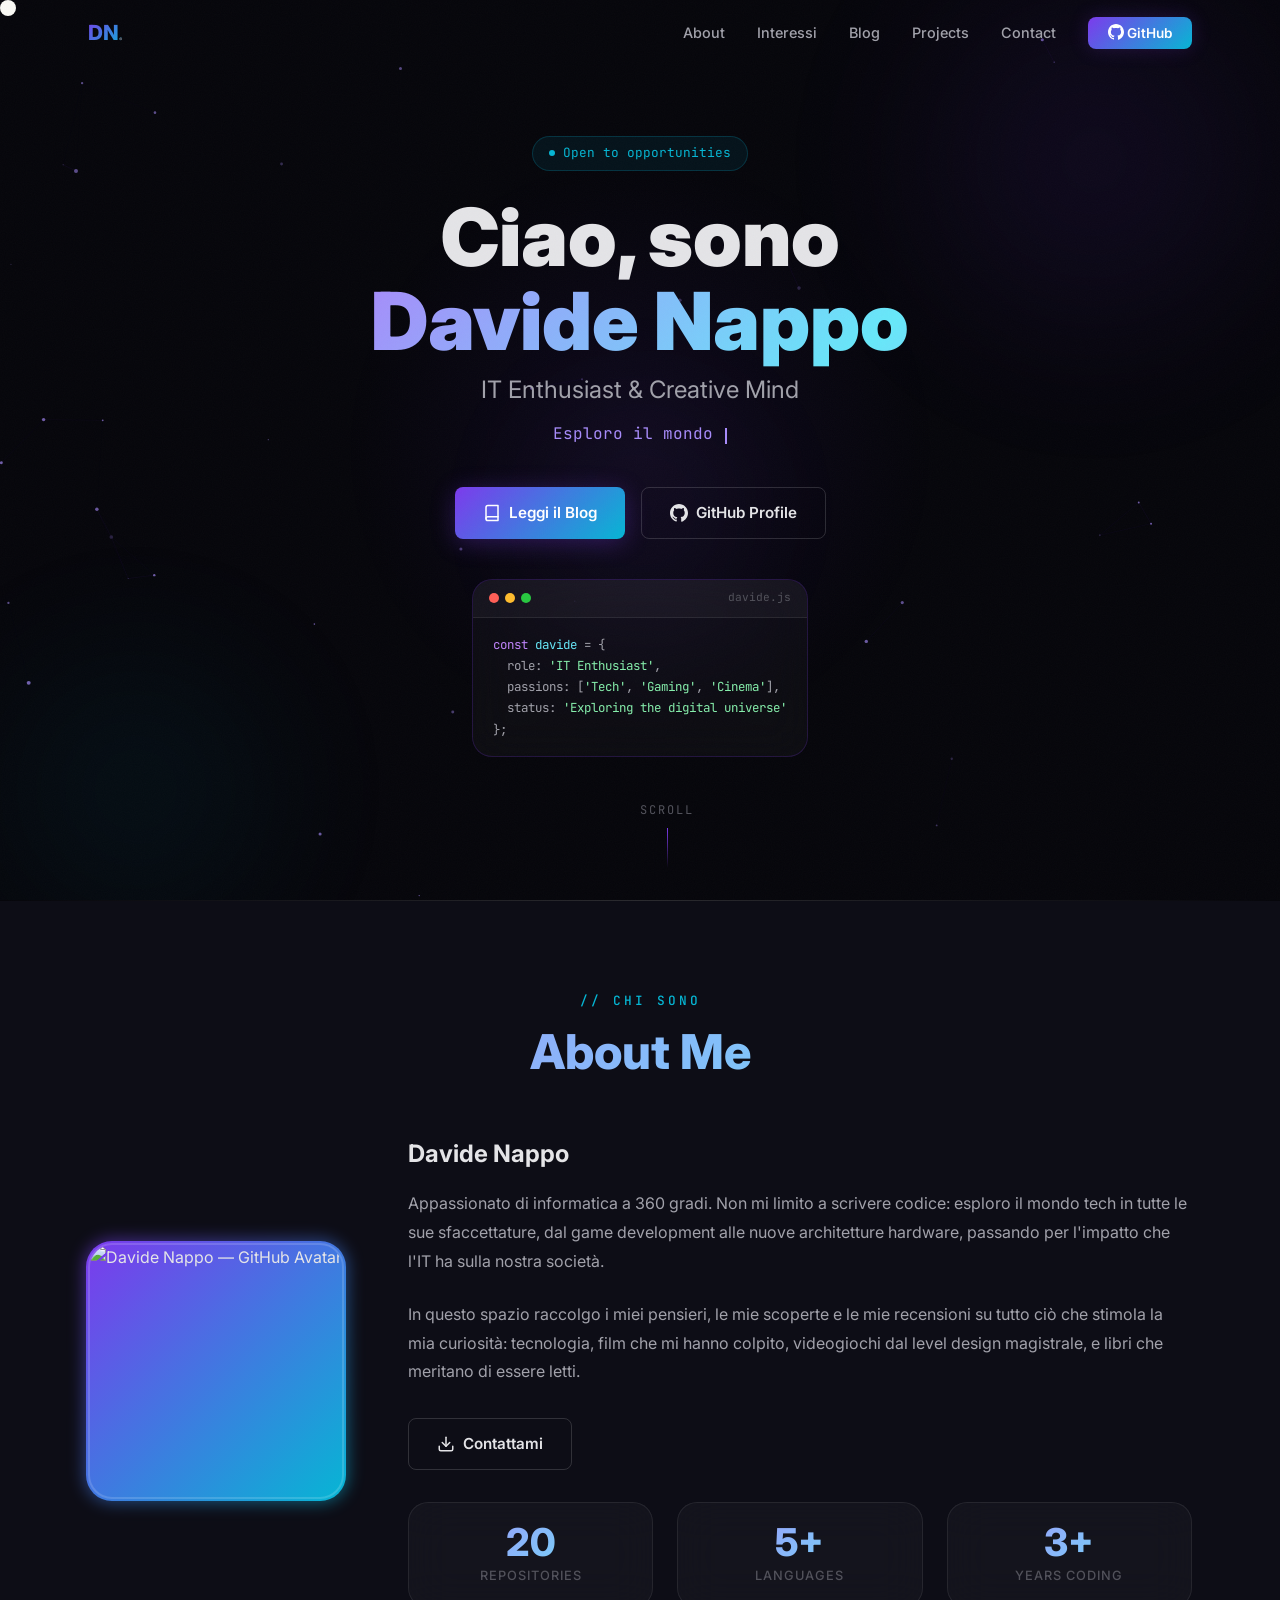
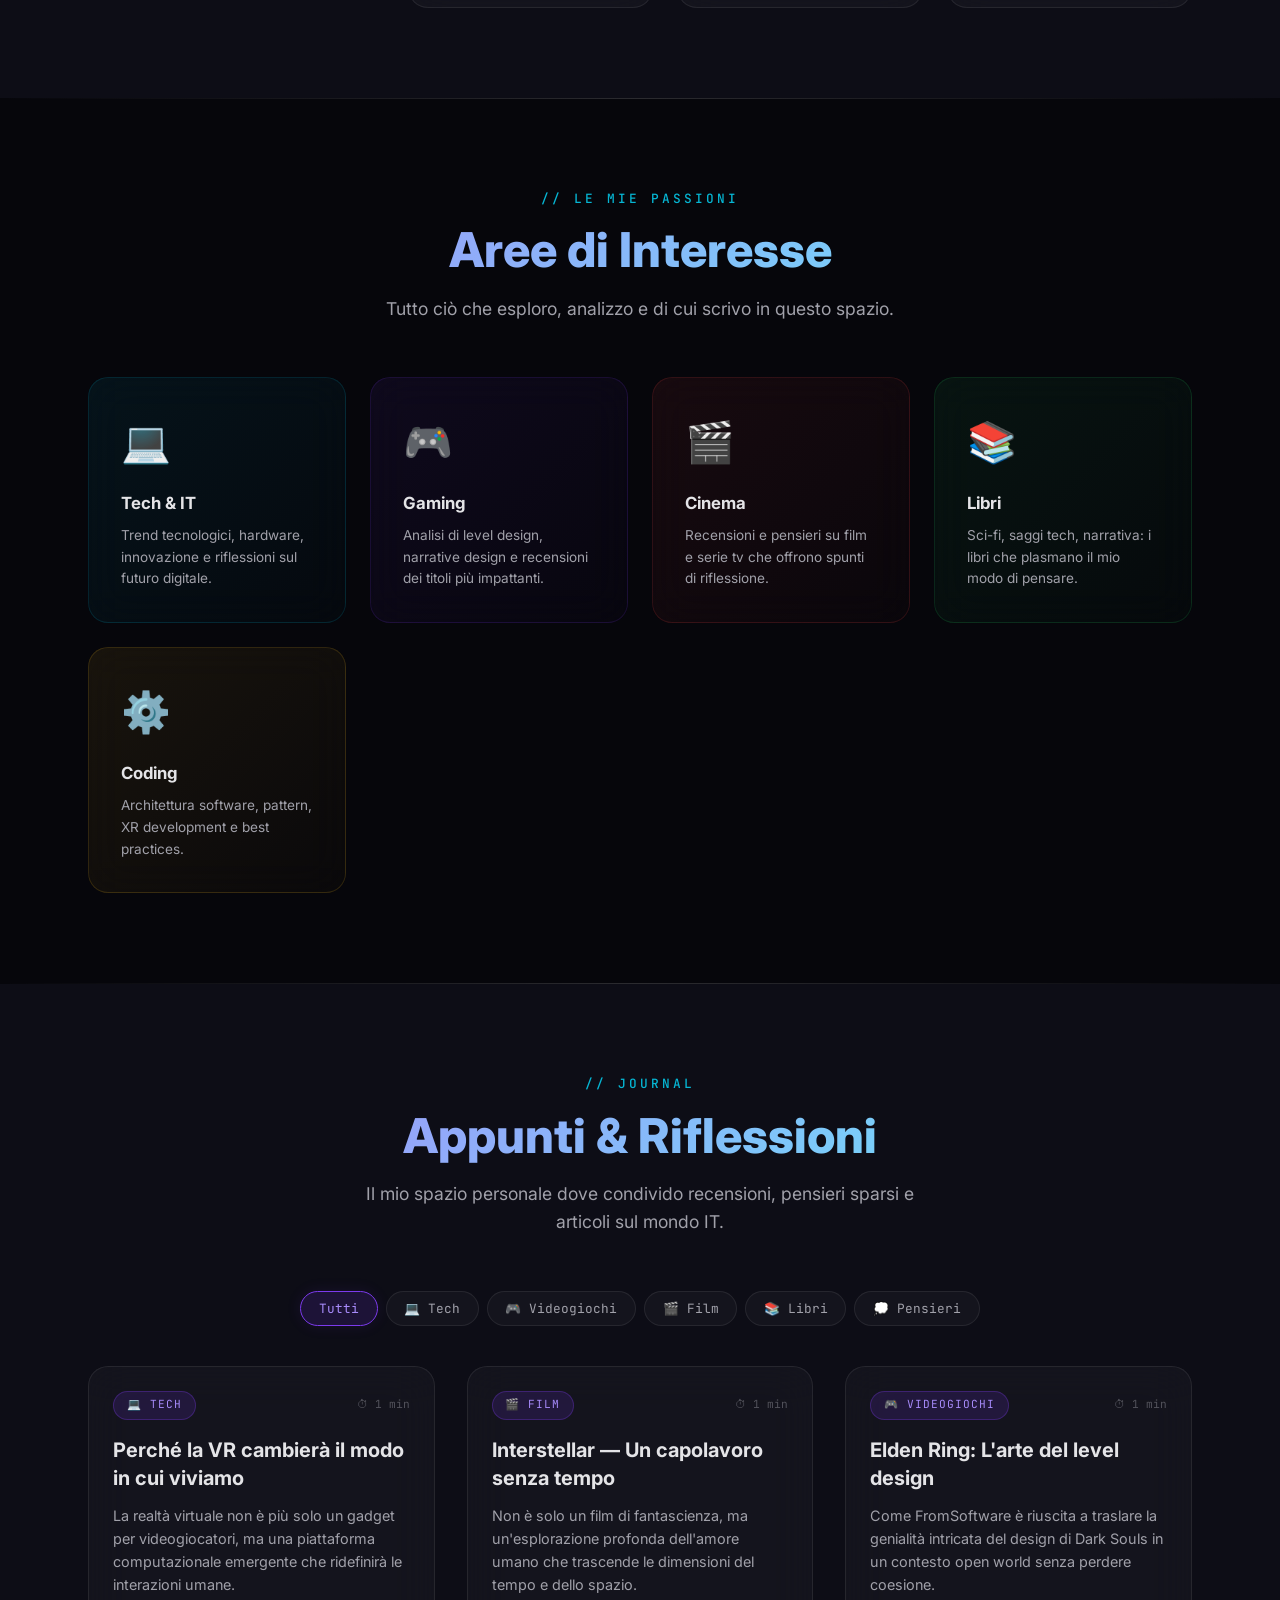
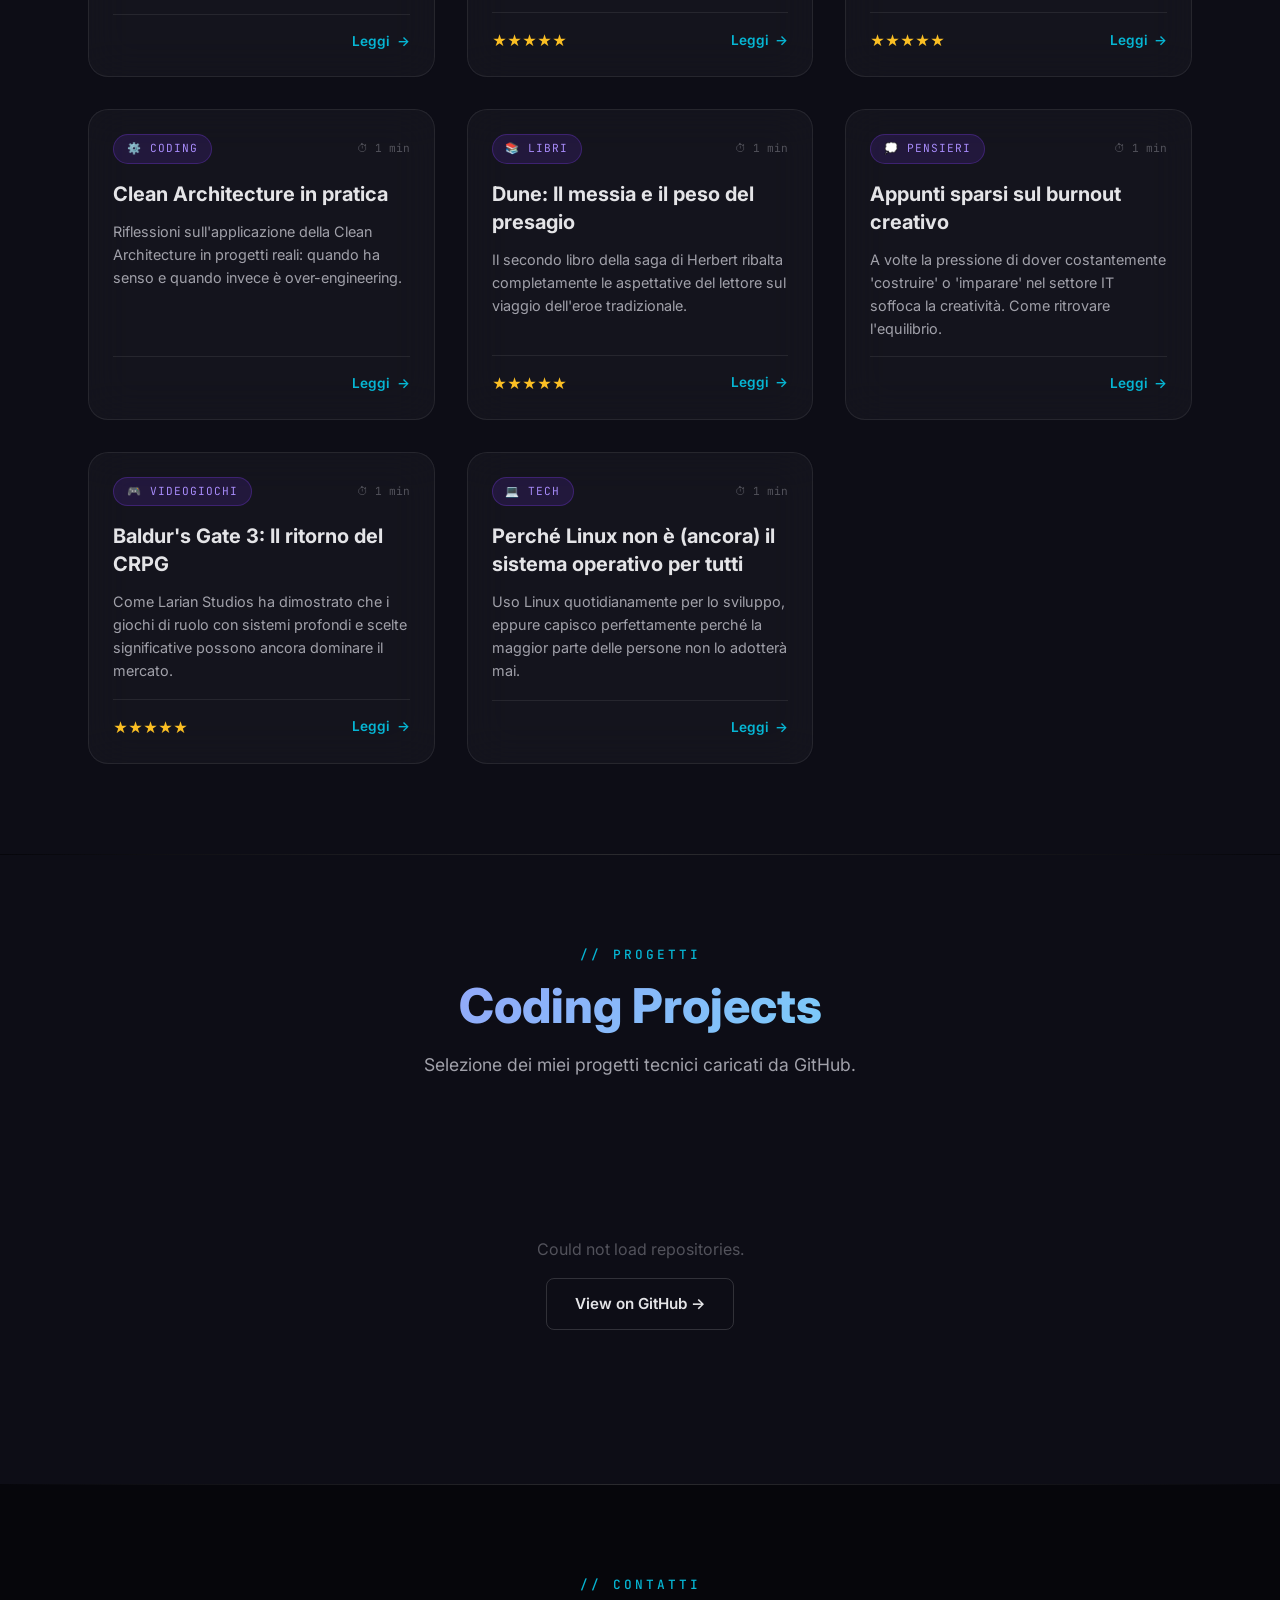
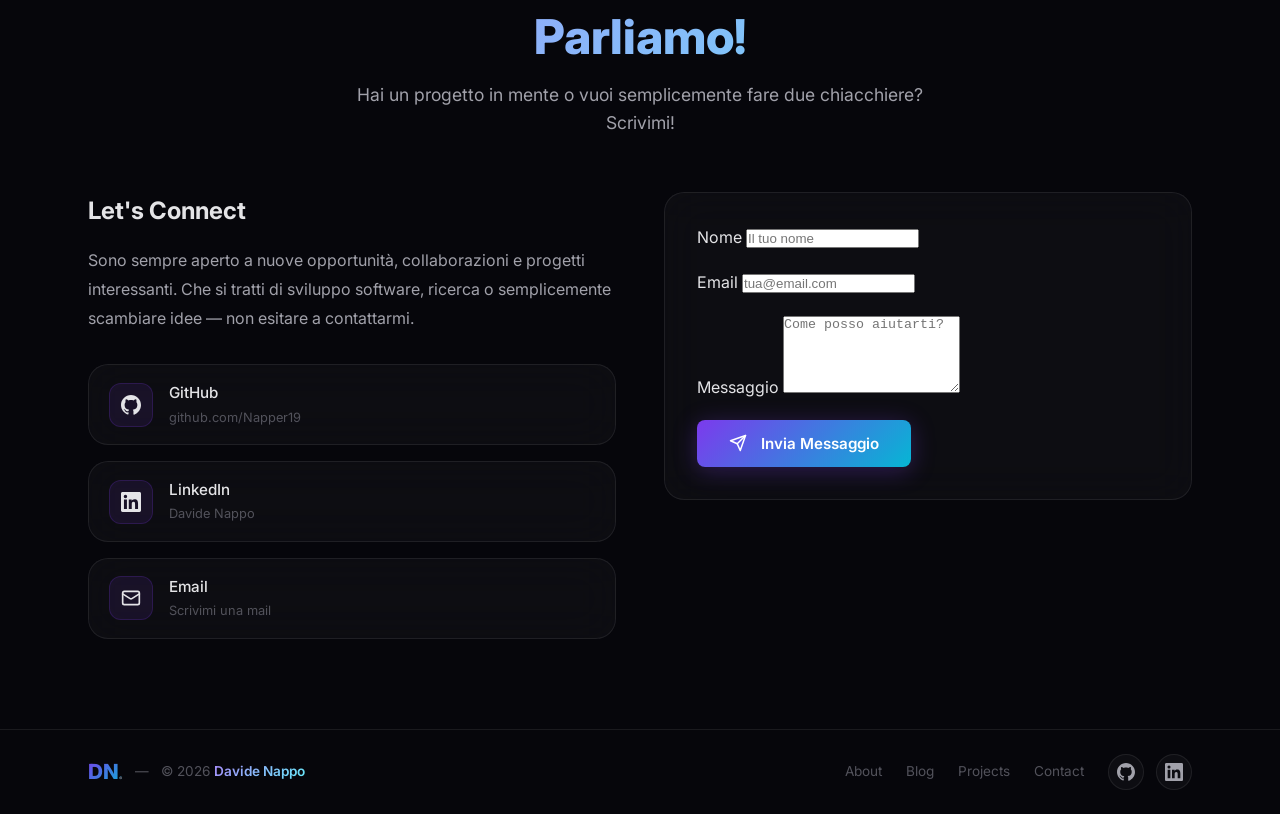
==== commit 65bc15da: "feat: integrate formspree for contact form" ====
--- a/index.html
+++ b/index.html
@@ -360,15 +360,18 @@
 
         <form class="contact-form glass-card reveal reveal-delay-1" style="padding: 2rem;" onsubmit="handleFormSubmit(event)" id="contact-form">
           <div class="form-group">
-            <input type="text" class="form-input" id="form-name" placeholder="Il tuo nome" required autocomplete="name">
+            <label for="name">Nome</label>
+            <input type="text" id="name" name="name" required placeholder="Il tuo nome">
           </div>
           <div class="form-group">
-            <input type="email" class="form-input" id="form-email" placeholder="La tua email" required autocomplete="email">
+            <label for="email">Email</label>
+            <input type="email" id="email" name="email" required placeholder="tua@email.com">
           </div>
           <div class="form-group">
-            <textarea class="form-textarea" id="form-message" placeholder="Il tuo messaggio..." required></textarea>
-          </div>
-          <button type="submit" class="btn-submit" id="form-submit">
+            <label for="message">Messaggio</label>
+            <textarea id="message" name="message" rows="5" required placeholder="Come posso aiutarti?"></textarea>
+          </div>
+          <button type="submit" class="btn btn-submit" id="form-submit">
             <svg width="18" height="18" viewBox="0 0 24 24" fill="none" stroke="currentColor" stroke-width="2" stroke-linecap="round" stroke-linejoin="round" style="vertical-align: -3px; margin-right: 6px;">
               <line x1="22" y1="2" x2="11" y2="13"/><polygon points="22 2 15 22 11 13 2 9 22 2"/>
             </svg>
@@ -434,20 +437,53 @@
   <!-- Scripts -->
   <script src="script.js"></script>
   <script>
-    function handleFormSubmit(e) {
+    async function handleFormSubmit(e) {
       e.preventDefault();
+      const form = e.target;
       const btn = document.getElementById('form-submit');
       const originalText = btn.innerHTML;
-      btn.innerHTML = '✓ Messaggio inviato!';
-      btn.style.background = 'linear-gradient(135deg, #059669, #06b6d4)';
+      
+      // CAMBIA QUI: Sostituisci "YOUR_FORMSPREE_ID" con l'ID che ti darà Formspree
+      // Esempio: const endpoint = 'https://formspree.io/f/xabcdefg';
+      const endpoint = 'https://formspree.io/f/YOUR_FORMSPREE_ID';
+      
+      if (endpoint.includes('YOUR_FORMSPREE_ID')) {
+        alert('Attenzione: Devi inserire il tuo ID Formspree nel file index.html (riga 445) per far funzionare le email!');
+        return;
+      }
+
+      btn.innerHTML = 'Invio in corso...';
       btn.disabled = true;
+
+      const data = new FormData(form);
+
+      try {
+        const response = await fetch(endpoint, {
+          method: 'POST',
+          body: data,
+          headers: {
+            'Accept': 'application/json'
+          }
+        });
+
+        if (response.ok) {
+          btn.innerHTML = '✓ Messaggio inviato!';
+          btn.style.background = 'linear-gradient(135deg, #059669, #06b6d4)';
+          form.reset();
+        } else {
+          btn.innerHTML = '❌ Errore nell\'invio';
+          btn.style.background = 'linear-gradient(135deg, #ef4444, #b91c1c)';
+        }
+      } catch (error) {
+        btn.innerHTML = '❌ Errore di rete';
+        btn.style.background = 'linear-gradient(135deg, #ef4444, #b91c1c)';
+      }
 
       setTimeout(() => {
         btn.innerHTML = originalText;
         btn.style.background = '';
         btn.disabled = false;
-        document.getElementById('contact-form').reset();
-      }, 3000);
+      }, 4000);
     }
   </script>
 </body>
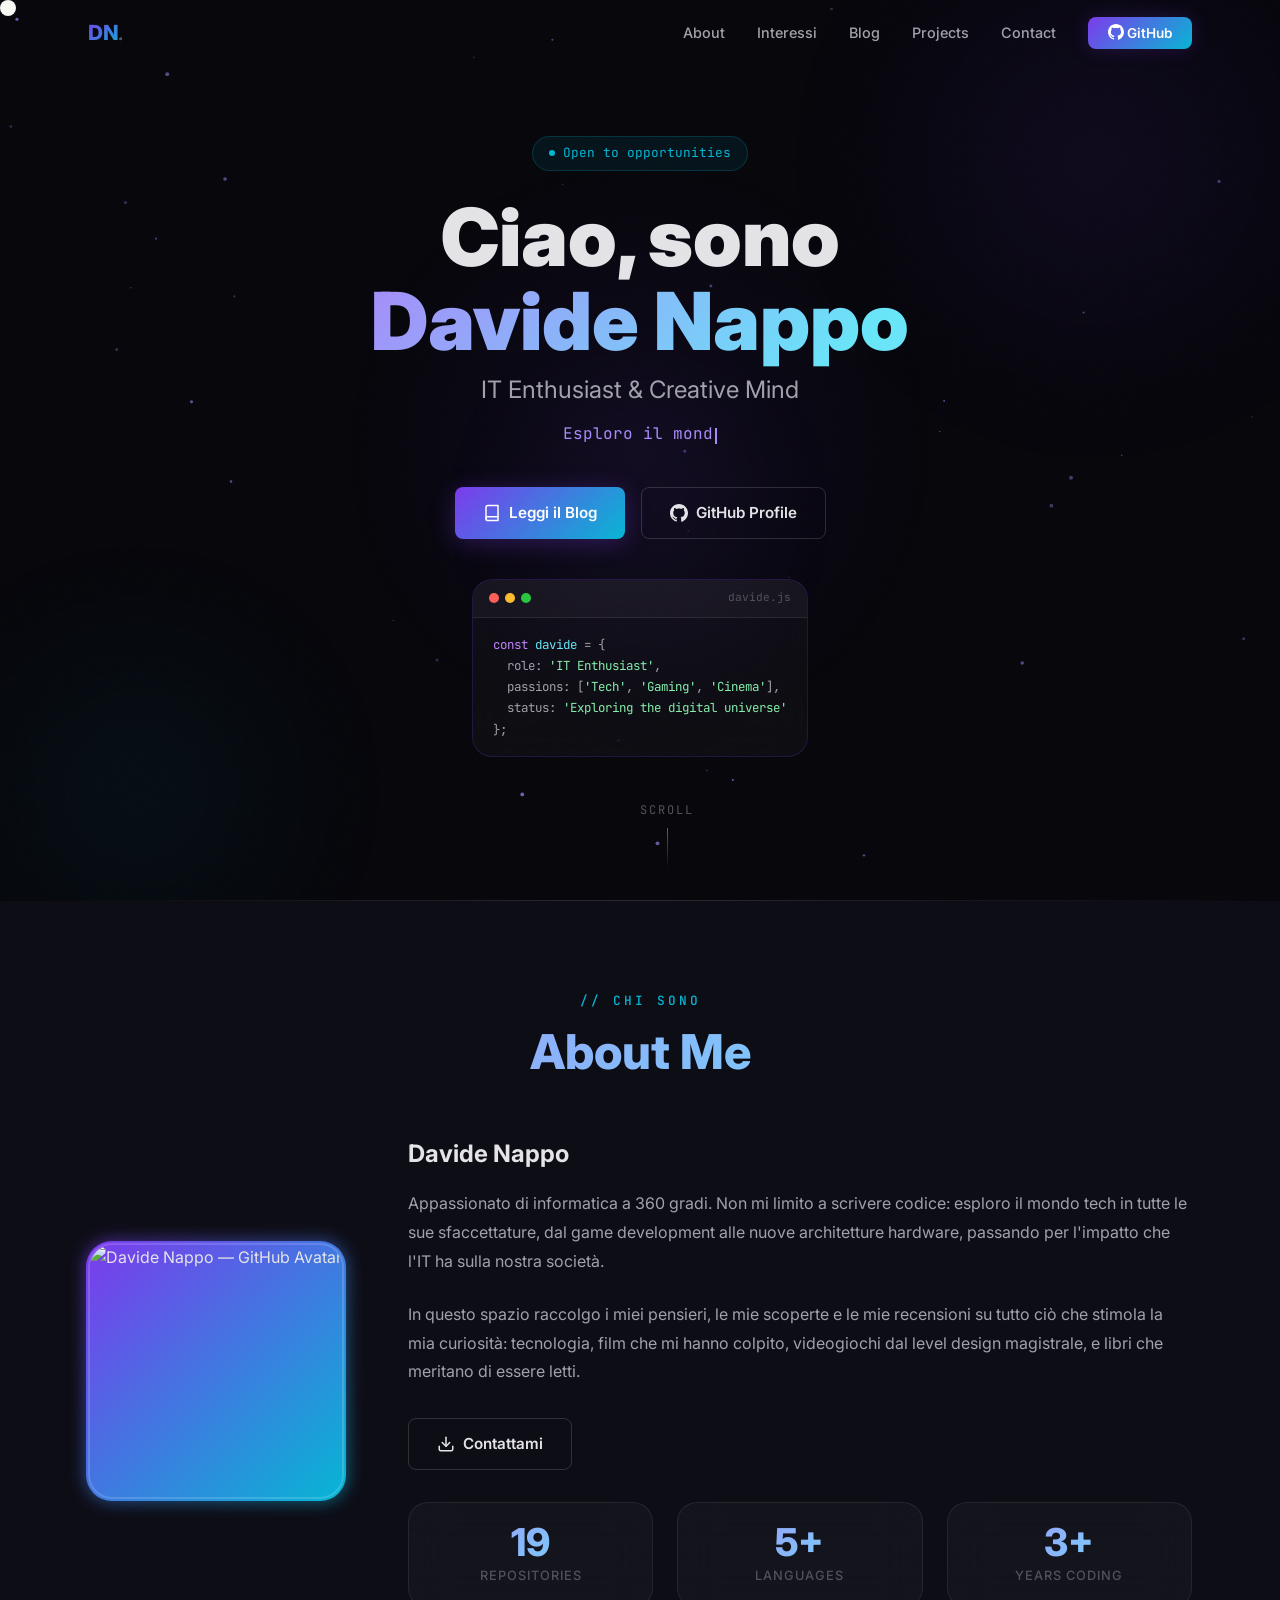
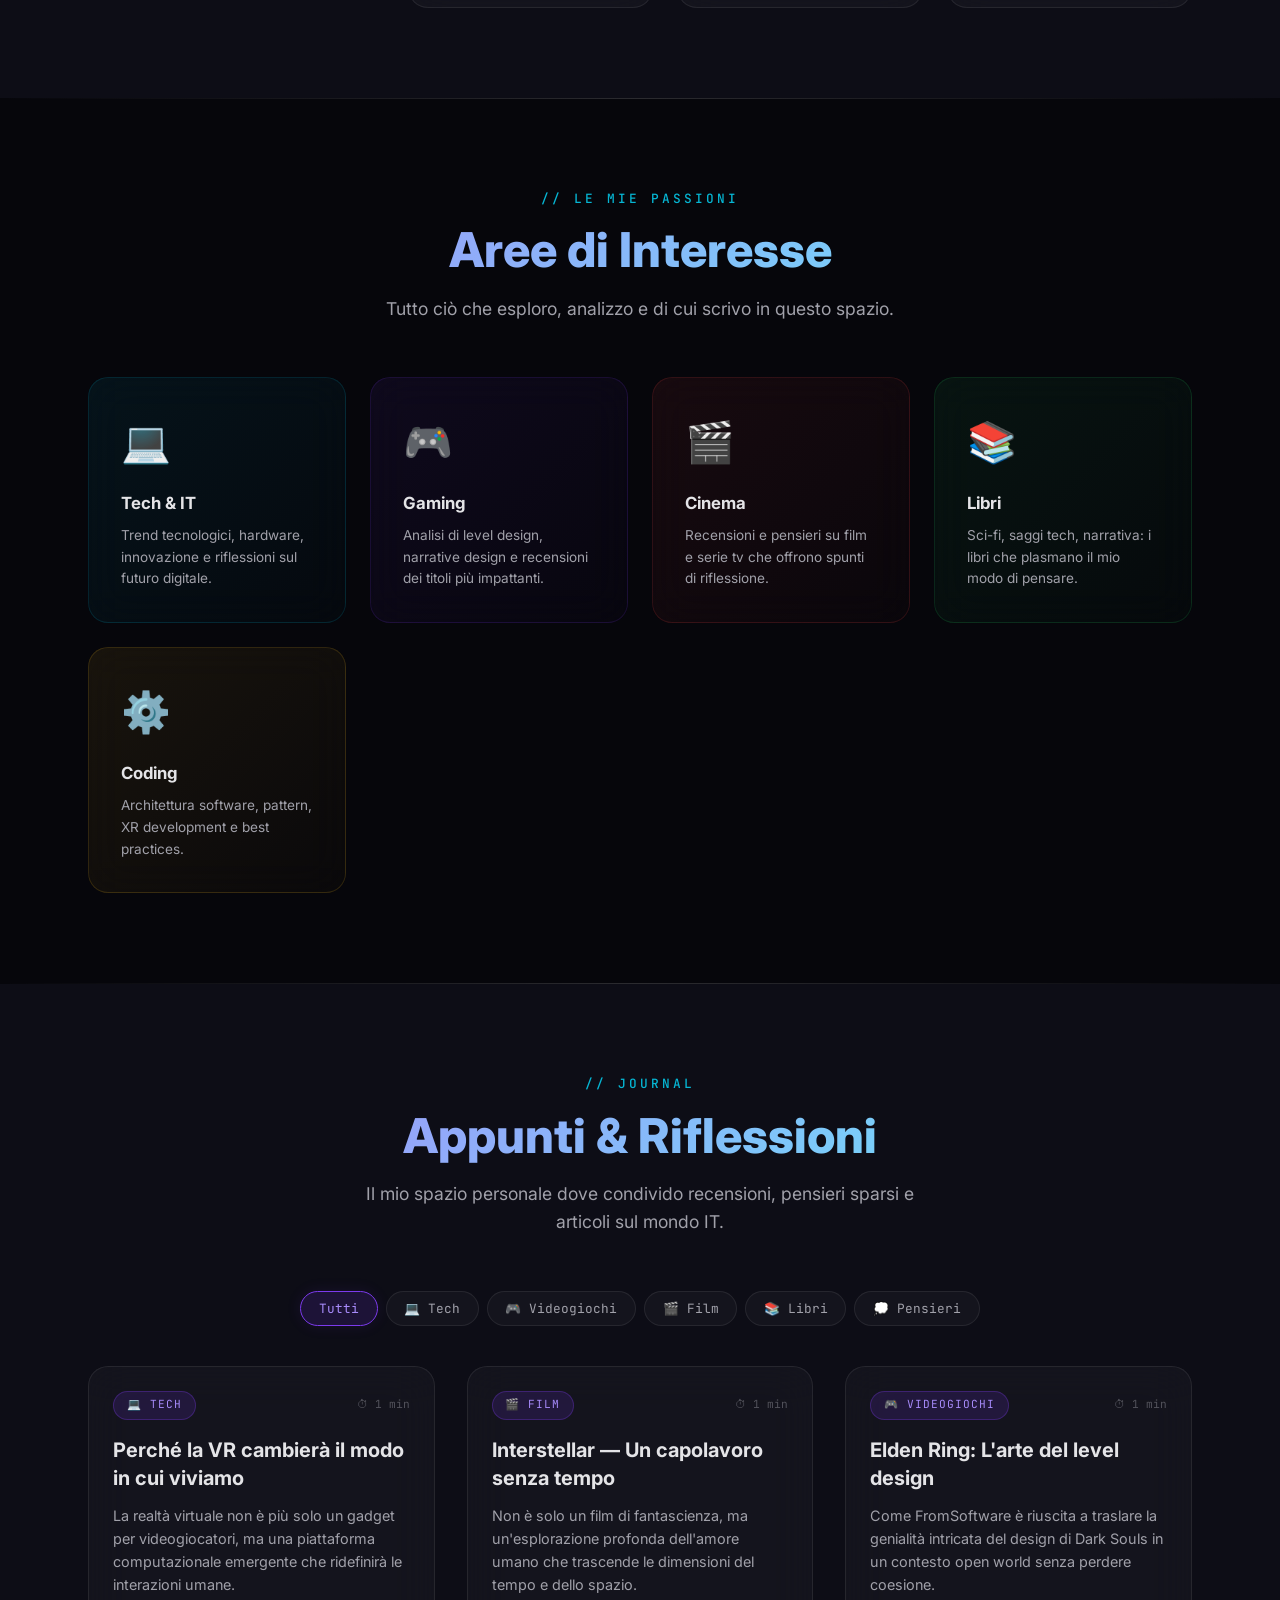
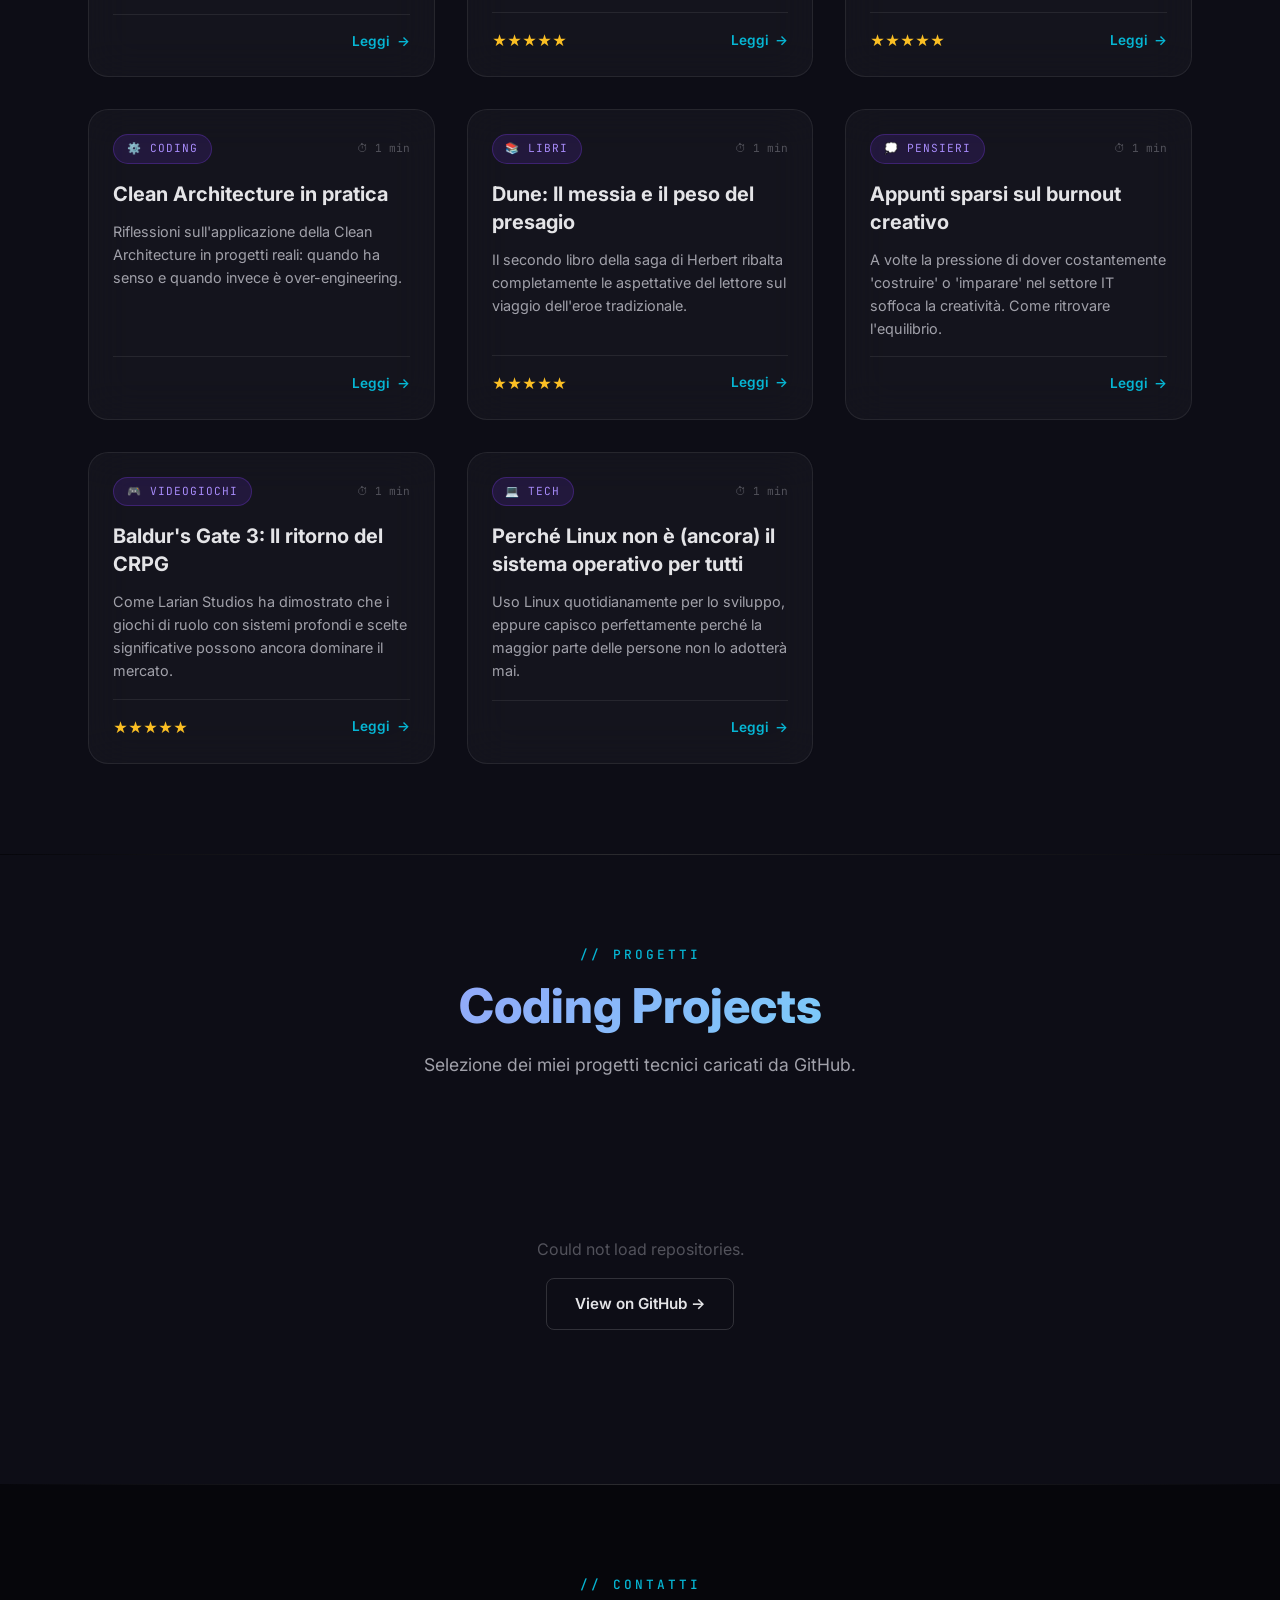
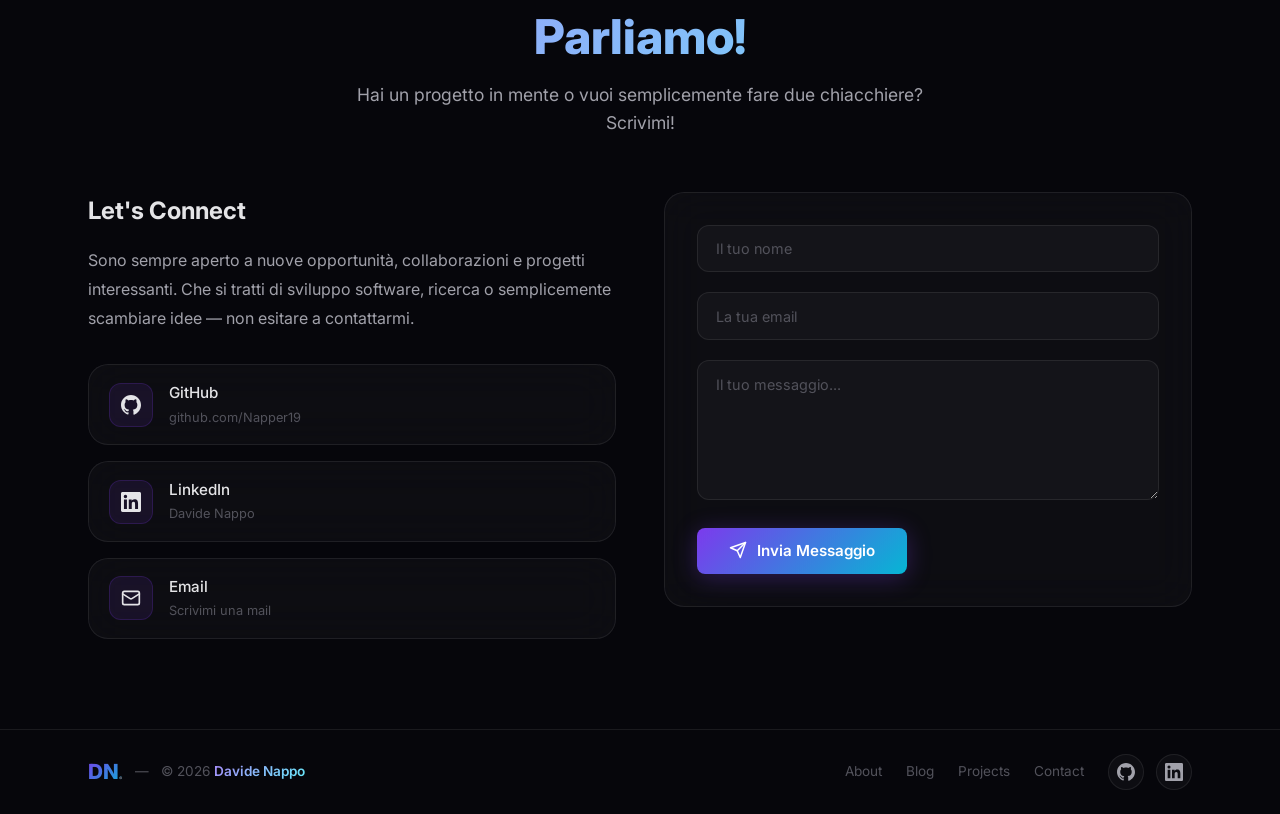
==== commit 074fa31a: "fix: restore contact form styling with proper CSS classes" ====
--- a/index.html
+++ b/index.html
@@ -360,18 +360,18 @@
 
         <form class="contact-form glass-card reveal reveal-delay-1" style="padding: 2rem;" onsubmit="handleFormSubmit(event)" id="contact-form">
           <div class="form-group">
-            <label for="name">Nome</label>
-            <input type="text" id="name" name="name" required placeholder="Il tuo nome">
+            <label for="form-name" class="sr-only">Nome</label>
+            <input type="text" class="form-input" id="form-name" name="name" placeholder="Il tuo nome" required autocomplete="name">
           </div>
           <div class="form-group">
-            <label for="email">Email</label>
-            <input type="email" id="email" name="email" required placeholder="tua@email.com">
+            <label for="form-email" class="sr-only">Email</label>
+            <input type="email" class="form-input" id="form-email" name="email" placeholder="La tua email" required autocomplete="email">
           </div>
           <div class="form-group">
-            <label for="message">Messaggio</label>
-            <textarea id="message" name="message" rows="5" required placeholder="Come posso aiutarti?"></textarea>
-          </div>
-          <button type="submit" class="btn btn-submit" id="form-submit">
+            <label for="form-message" class="sr-only">Messaggio</label>
+            <textarea class="form-textarea" id="form-message" name="message" placeholder="Il tuo messaggio..." required></textarea>
+          </div>
+          <button type="submit" class="btn-submit" id="form-submit">
             <svg width="18" height="18" viewBox="0 0 24 24" fill="none" stroke="currentColor" stroke-width="2" stroke-linecap="round" stroke-linejoin="round" style="vertical-align: -3px; margin-right: 6px;">
               <line x1="22" y1="2" x2="11" y2="13"/><polygon points="22 2 15 22 11 13 2 9 22 2"/>
             </svg>
--- a/style.css
+++ b/style.css
@@ -107,6 +107,19 @@
 html {
   scrollbar-width: thin;
   scrollbar-color: rgba(124, 58, 237, 0.4) var(--bg-primary);
+}
+
+/* Screen-reader only utility */
+.sr-only {
+  position: absolute;
+  width: 1px;
+  height: 1px;
+  padding: 0;
+  margin: -1px;
+  overflow: hidden;
+  clip: rect(0, 0, 0, 0);
+  white-space: nowrap;
+  border: 0;
 }
 
 a {
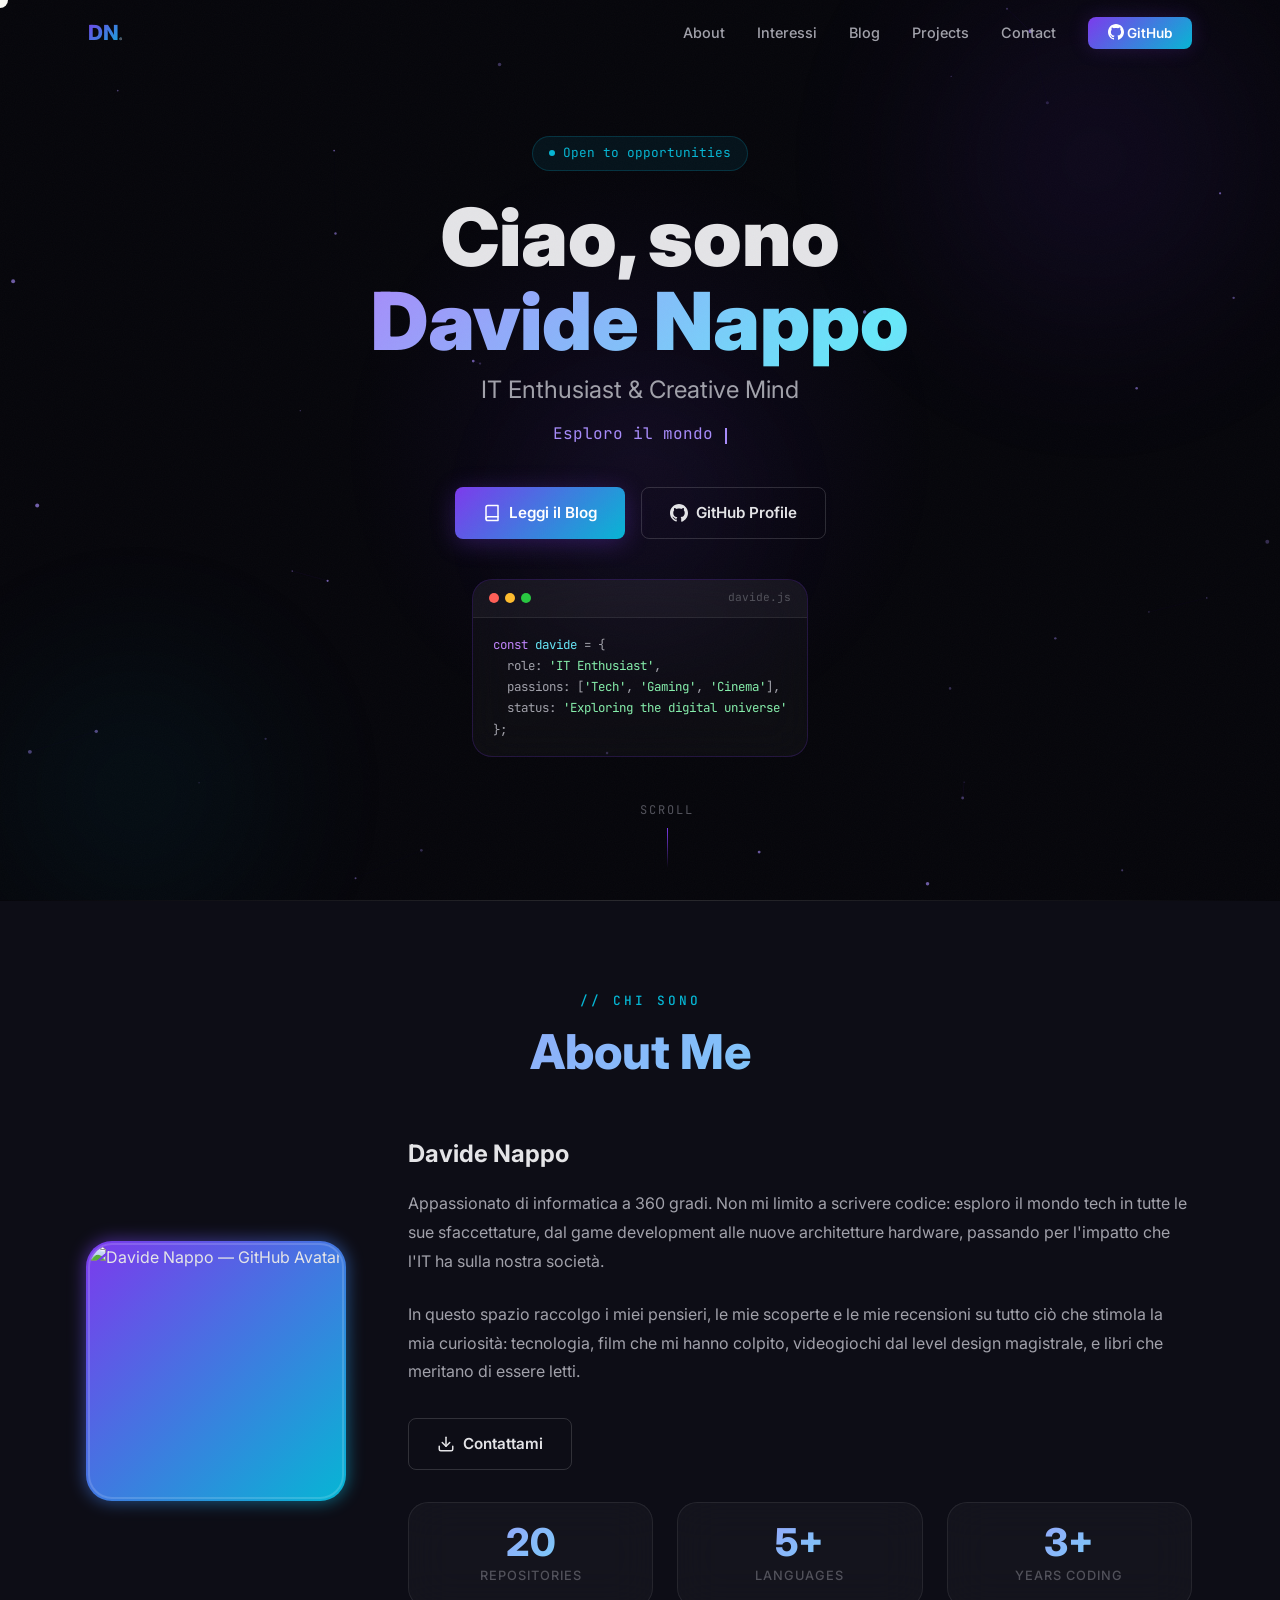
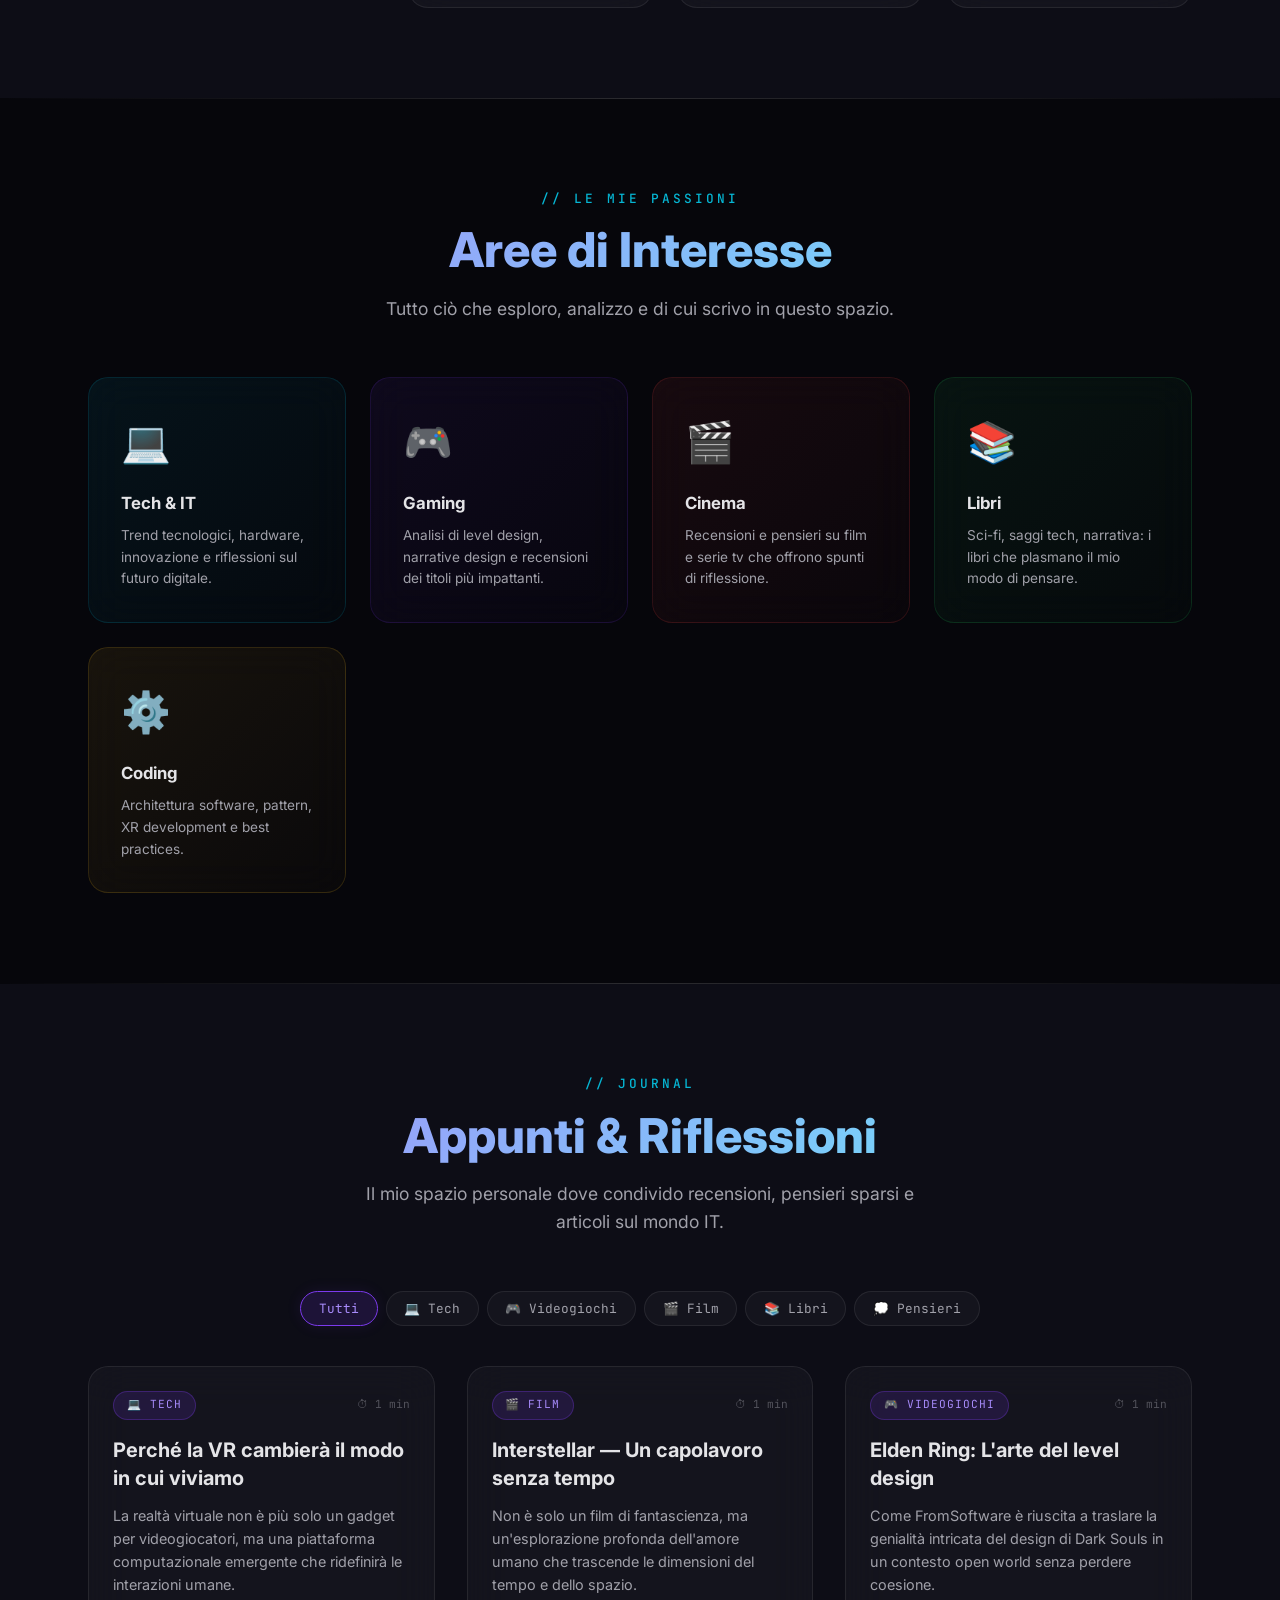
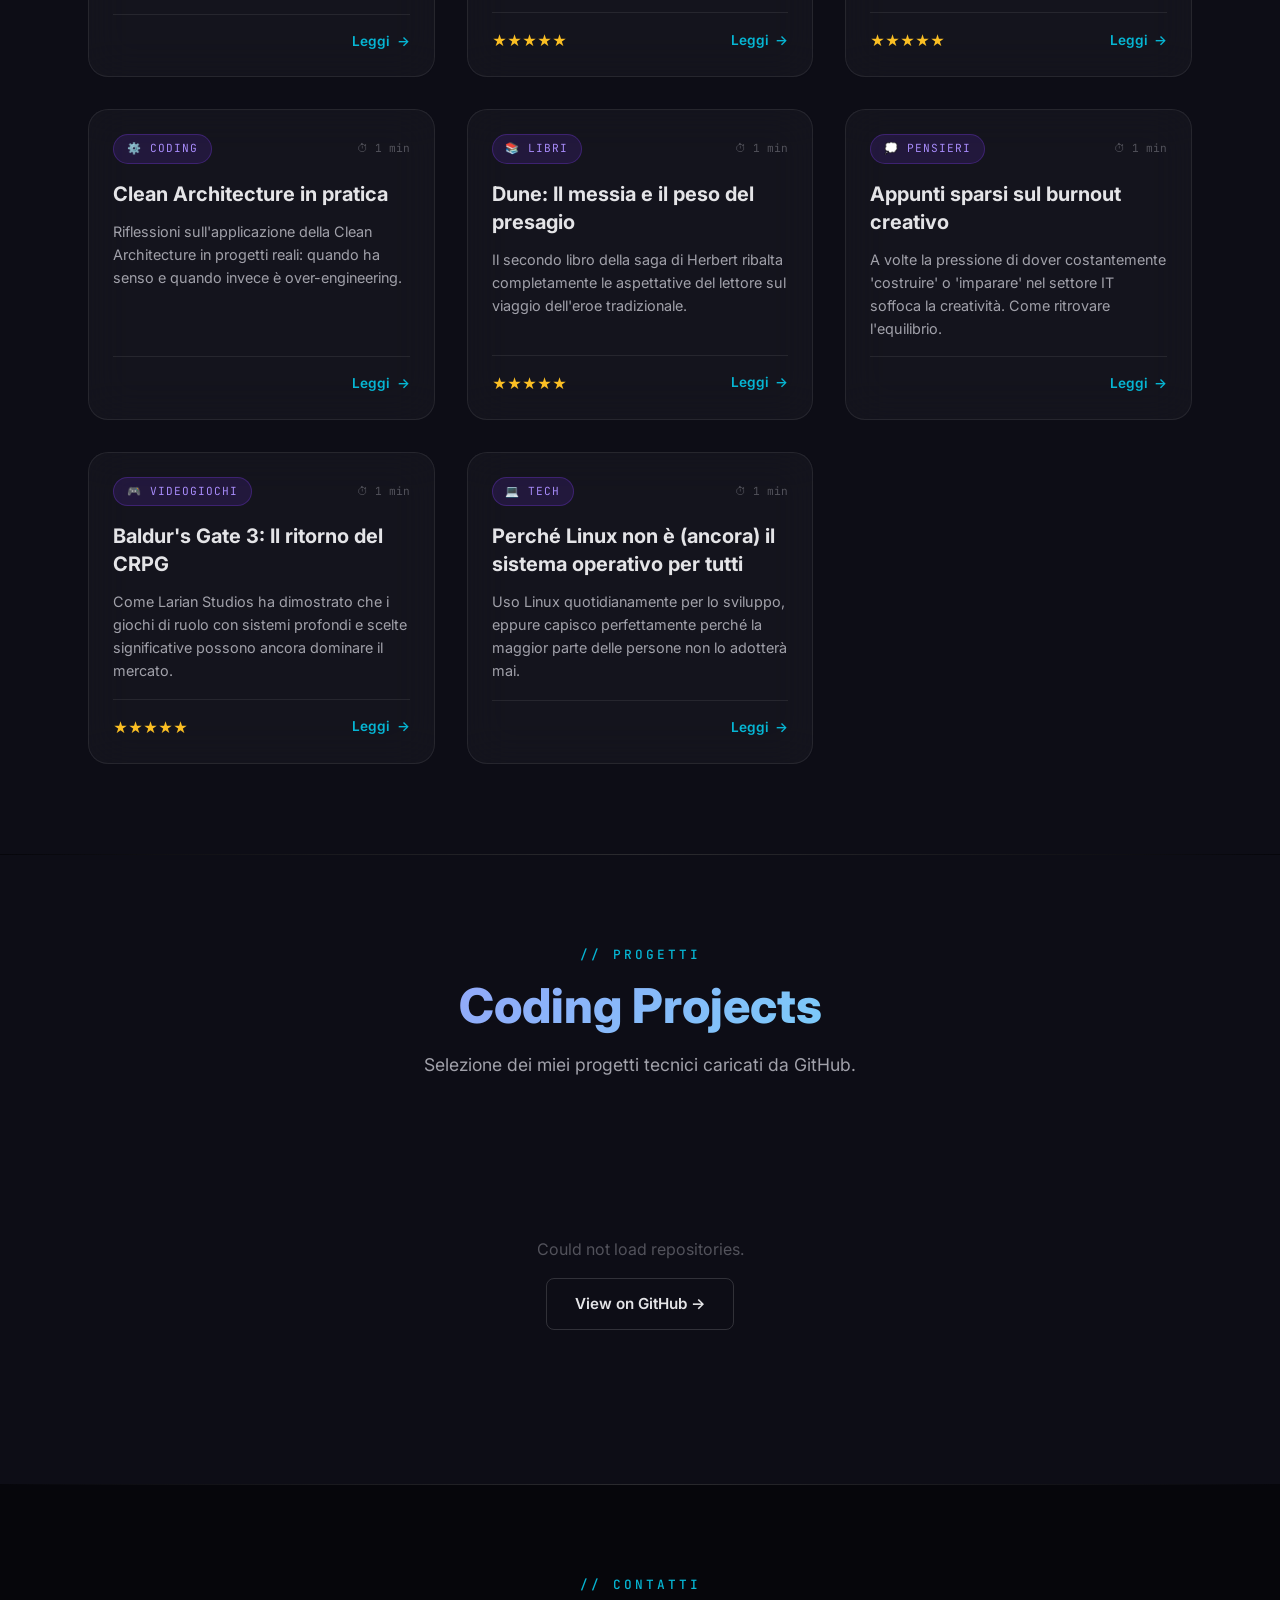
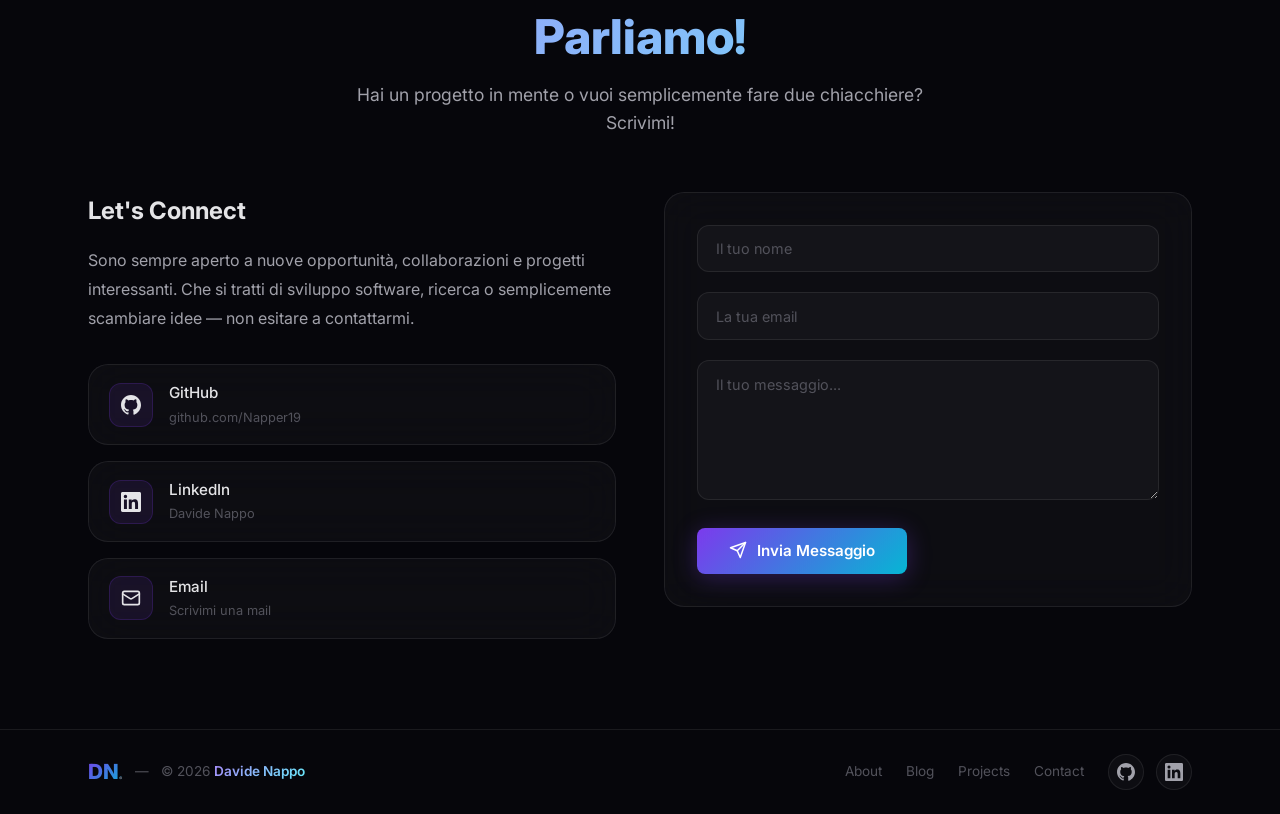
==== commit 76400f15: "feat: integrate FormSubmit.co for real email delivery" ====
--- a/index.html
+++ b/index.html
@@ -359,6 +359,10 @@
         </div>
 
         <form class="contact-form glass-card reveal reveal-delay-1" style="padding: 2rem;" onsubmit="handleFormSubmit(event)" id="contact-form">
+          <input type="hidden" name="_subject" value="Nuovo messaggio dal sito!">
+          <input type="hidden" name="_captcha" value="false">
+          <input type="hidden" name="_template" value="table">
+          <input type="text" name="_honey" style="display:none">
           <div class="form-group">
             <label for="form-name" class="sr-only">Nome</label>
             <input type="text" class="form-input" id="form-name" name="name" placeholder="Il tuo nome" required autocomplete="name">
@@ -442,15 +446,6 @@
       const form = e.target;
       const btn = document.getElementById('form-submit');
       const originalText = btn.innerHTML;
-      
-      // CAMBIA QUI: Sostituisci "YOUR_FORMSPREE_ID" con l'ID che ti darà Formspree
-      // Esempio: const endpoint = 'https://formspree.io/f/xabcdefg';
-      const endpoint = 'https://formspree.io/f/YOUR_FORMSPREE_ID';
-      
-      if (endpoint.includes('YOUR_FORMSPREE_ID')) {
-        alert('Attenzione: Devi inserire il tuo ID Formspree nel file index.html (riga 445) per far funzionare le email!');
-        return;
-      }
 
       btn.innerHTML = 'Invio in corso...';
       btn.disabled = true;
@@ -458,7 +453,7 @@
       const data = new FormData(form);
 
       try {
-        const response = await fetch(endpoint, {
+        const response = await fetch('https://formsubmit.co/ajax/davide.nappo01@gmail.com', {
           method: 'POST',
           body: data,
           headers: {
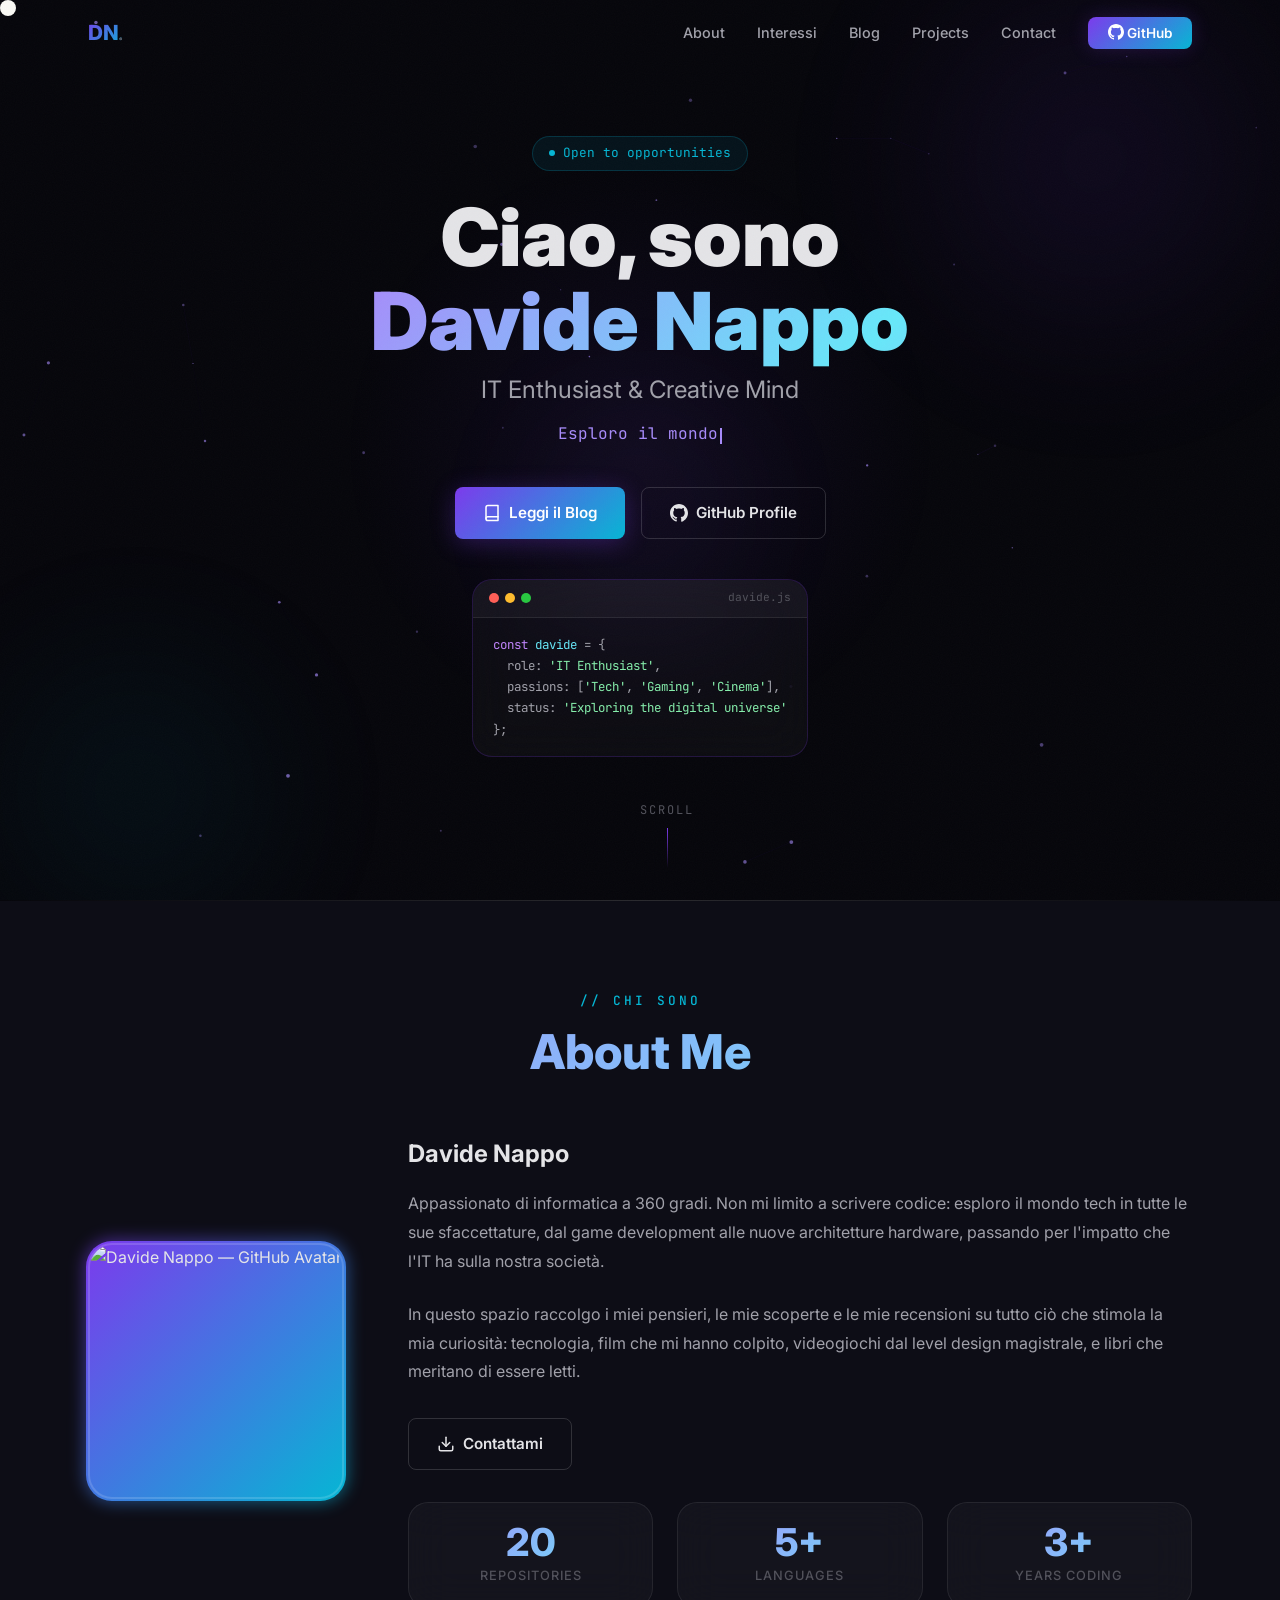
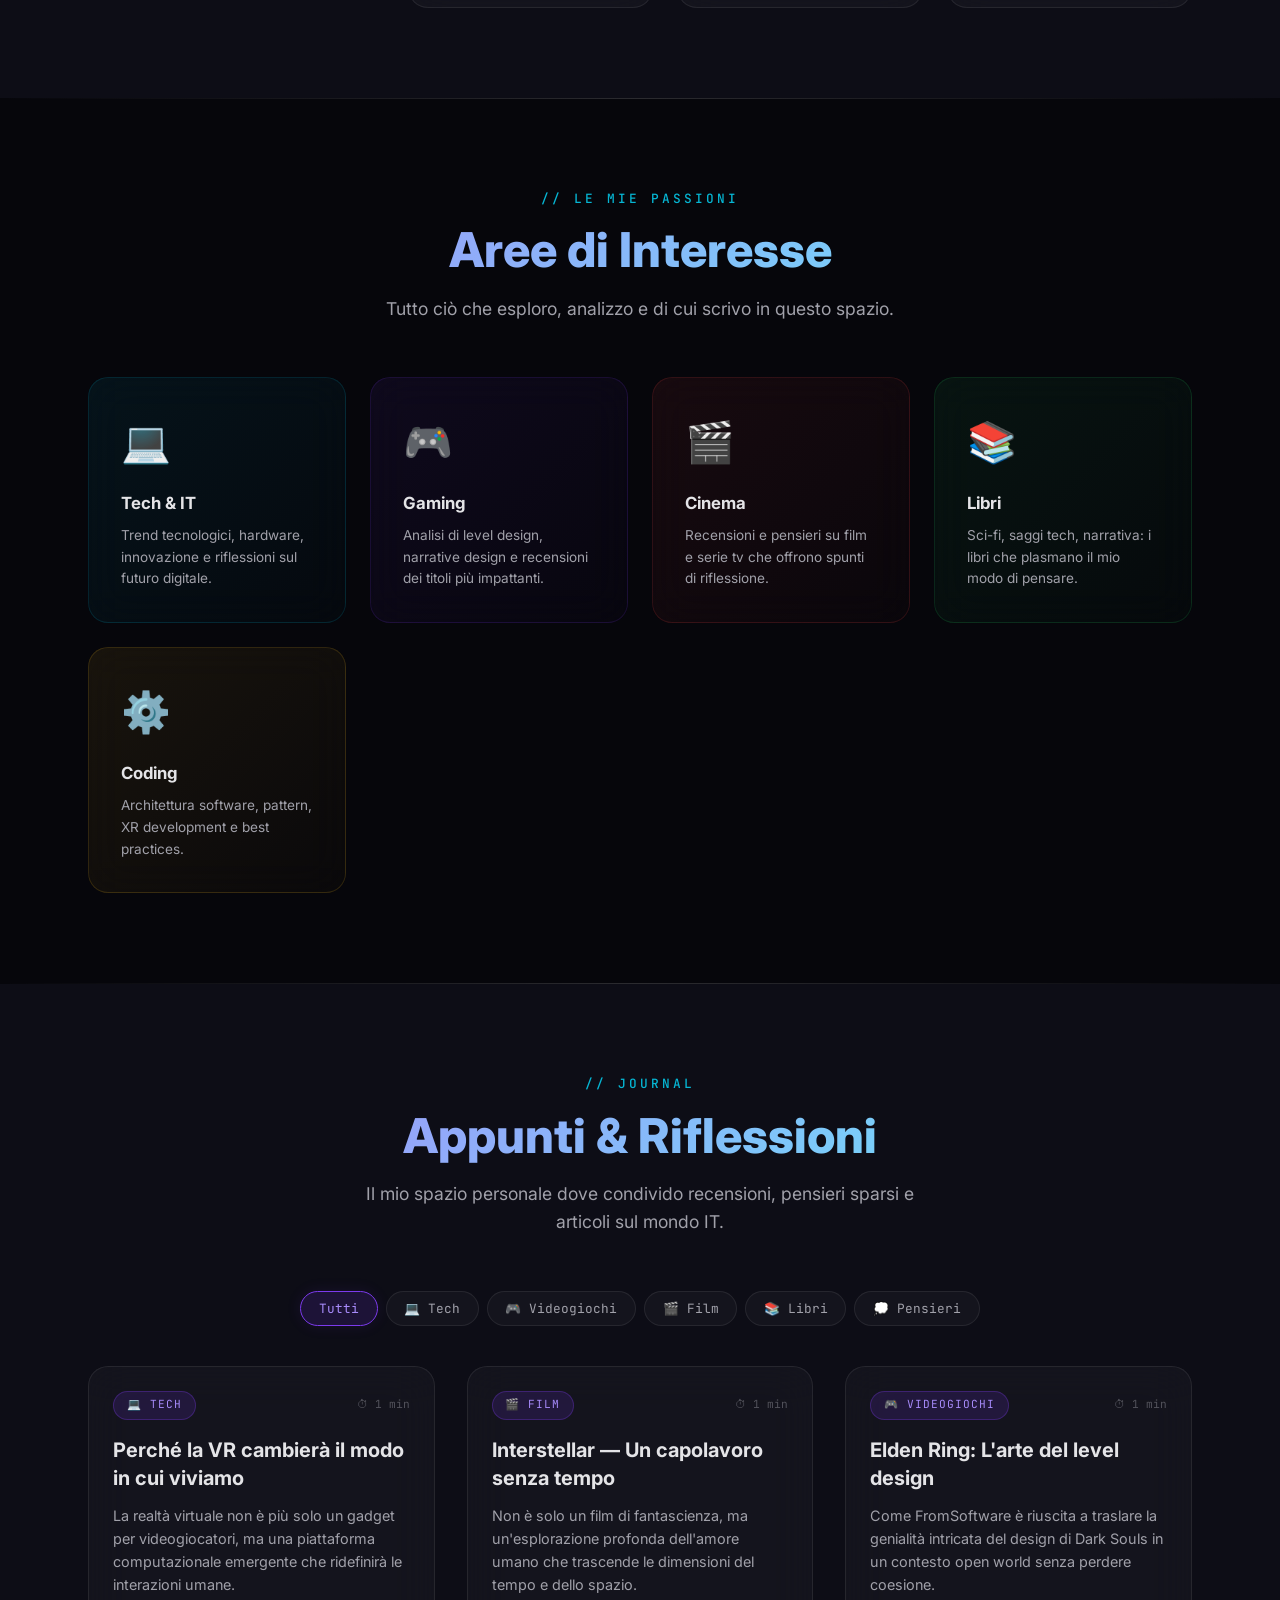
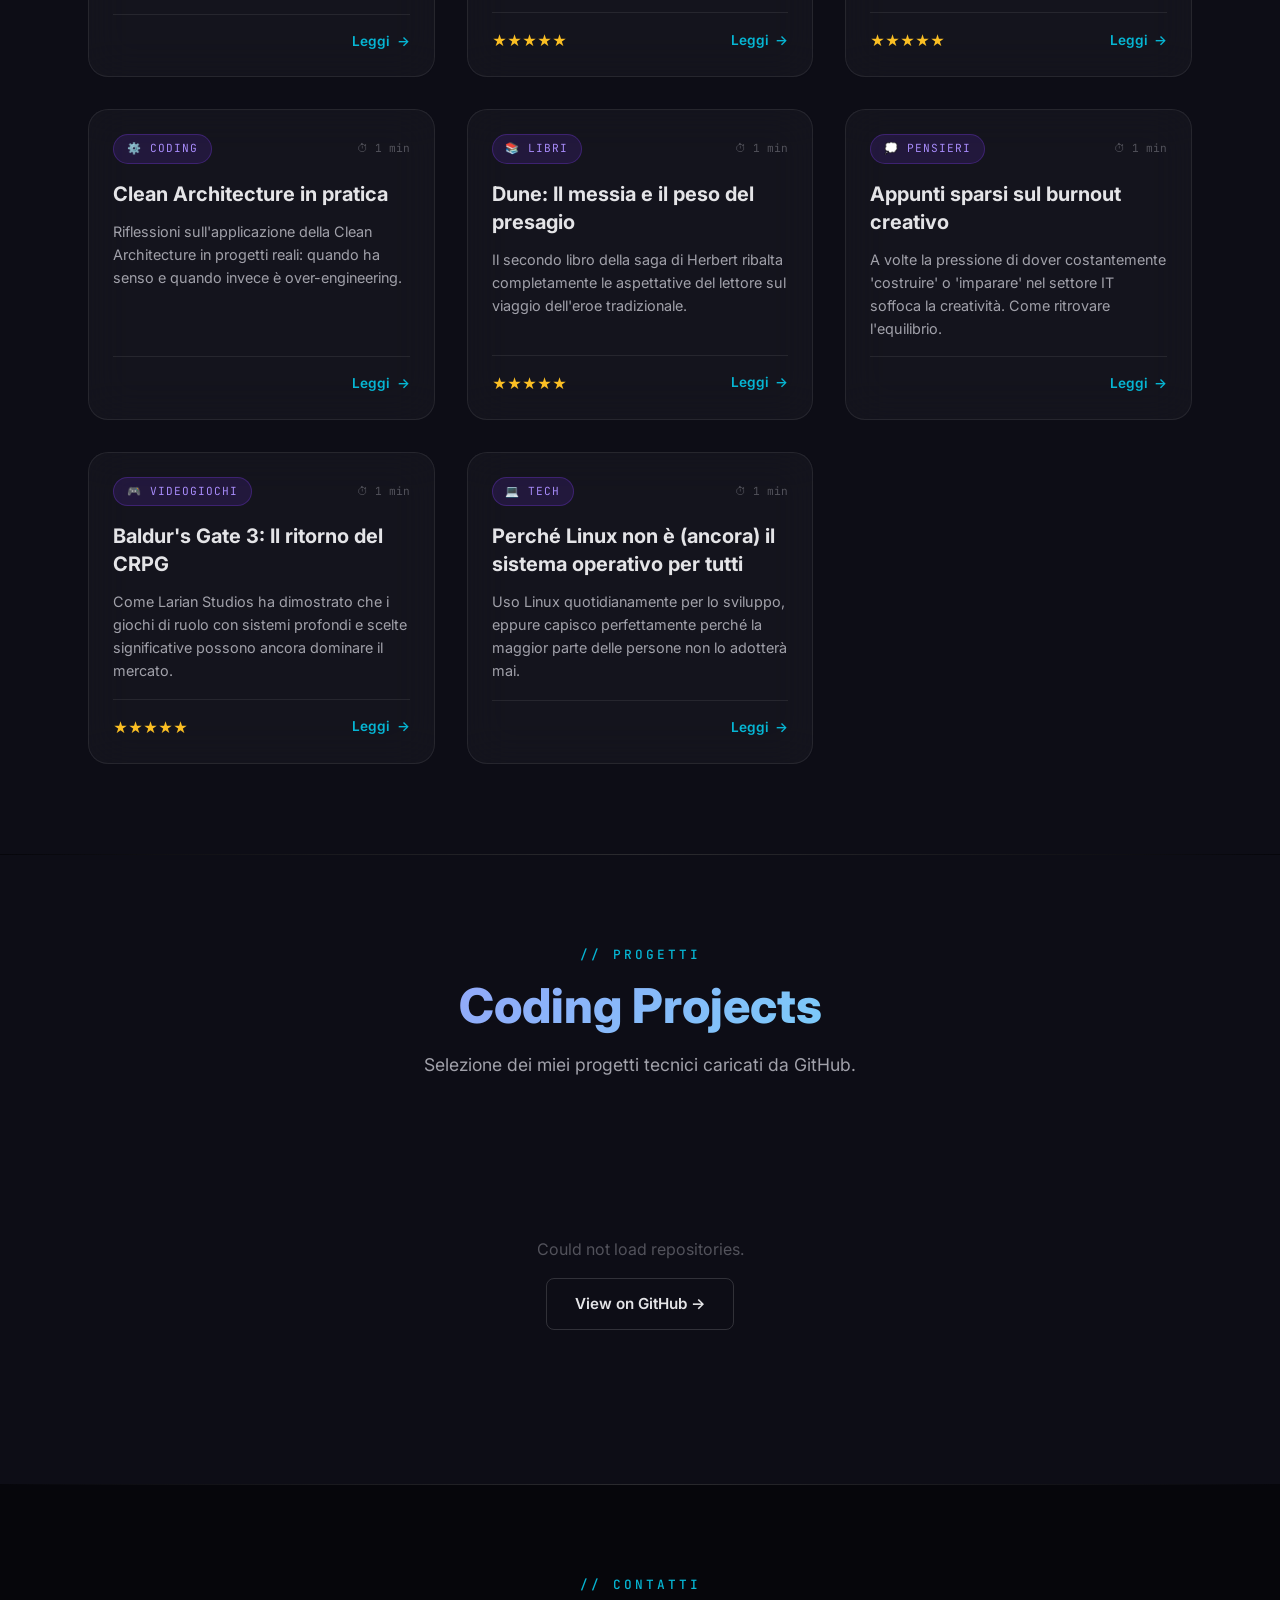
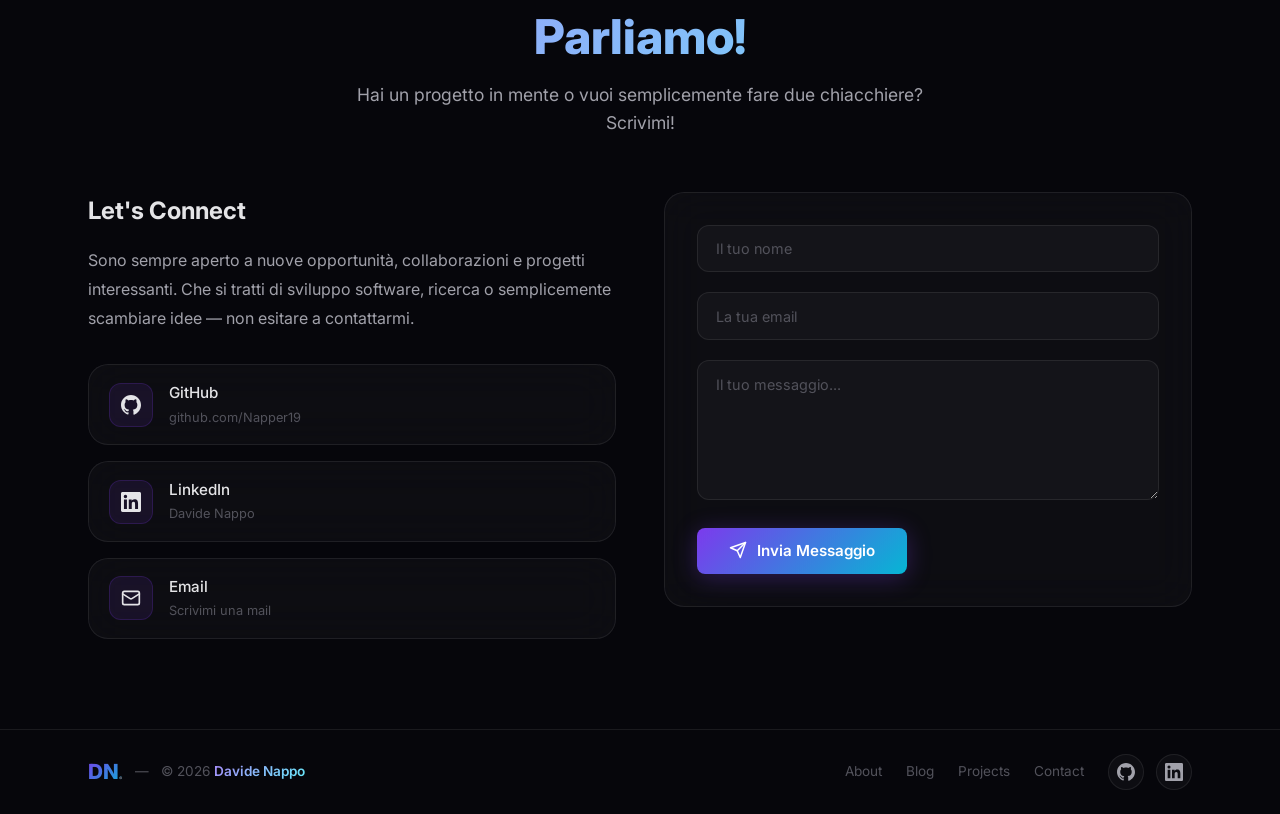
==== commit d70d36ed: "security: replace naked email with FormSubmit hash" ====
--- a/index.html
+++ b/index.html
@@ -453,7 +453,7 @@
       const data = new FormData(form);
 
       try {
-        const response = await fetch('https://formsubmit.co/ajax/davide.nappo01@gmail.com', {
+        const response = await fetch('https://formsubmit.co/ajax/d4f555ee3ac51ad95d8bf25b15dbb631', {
           method: 'POST',
           body: data,
           headers: {
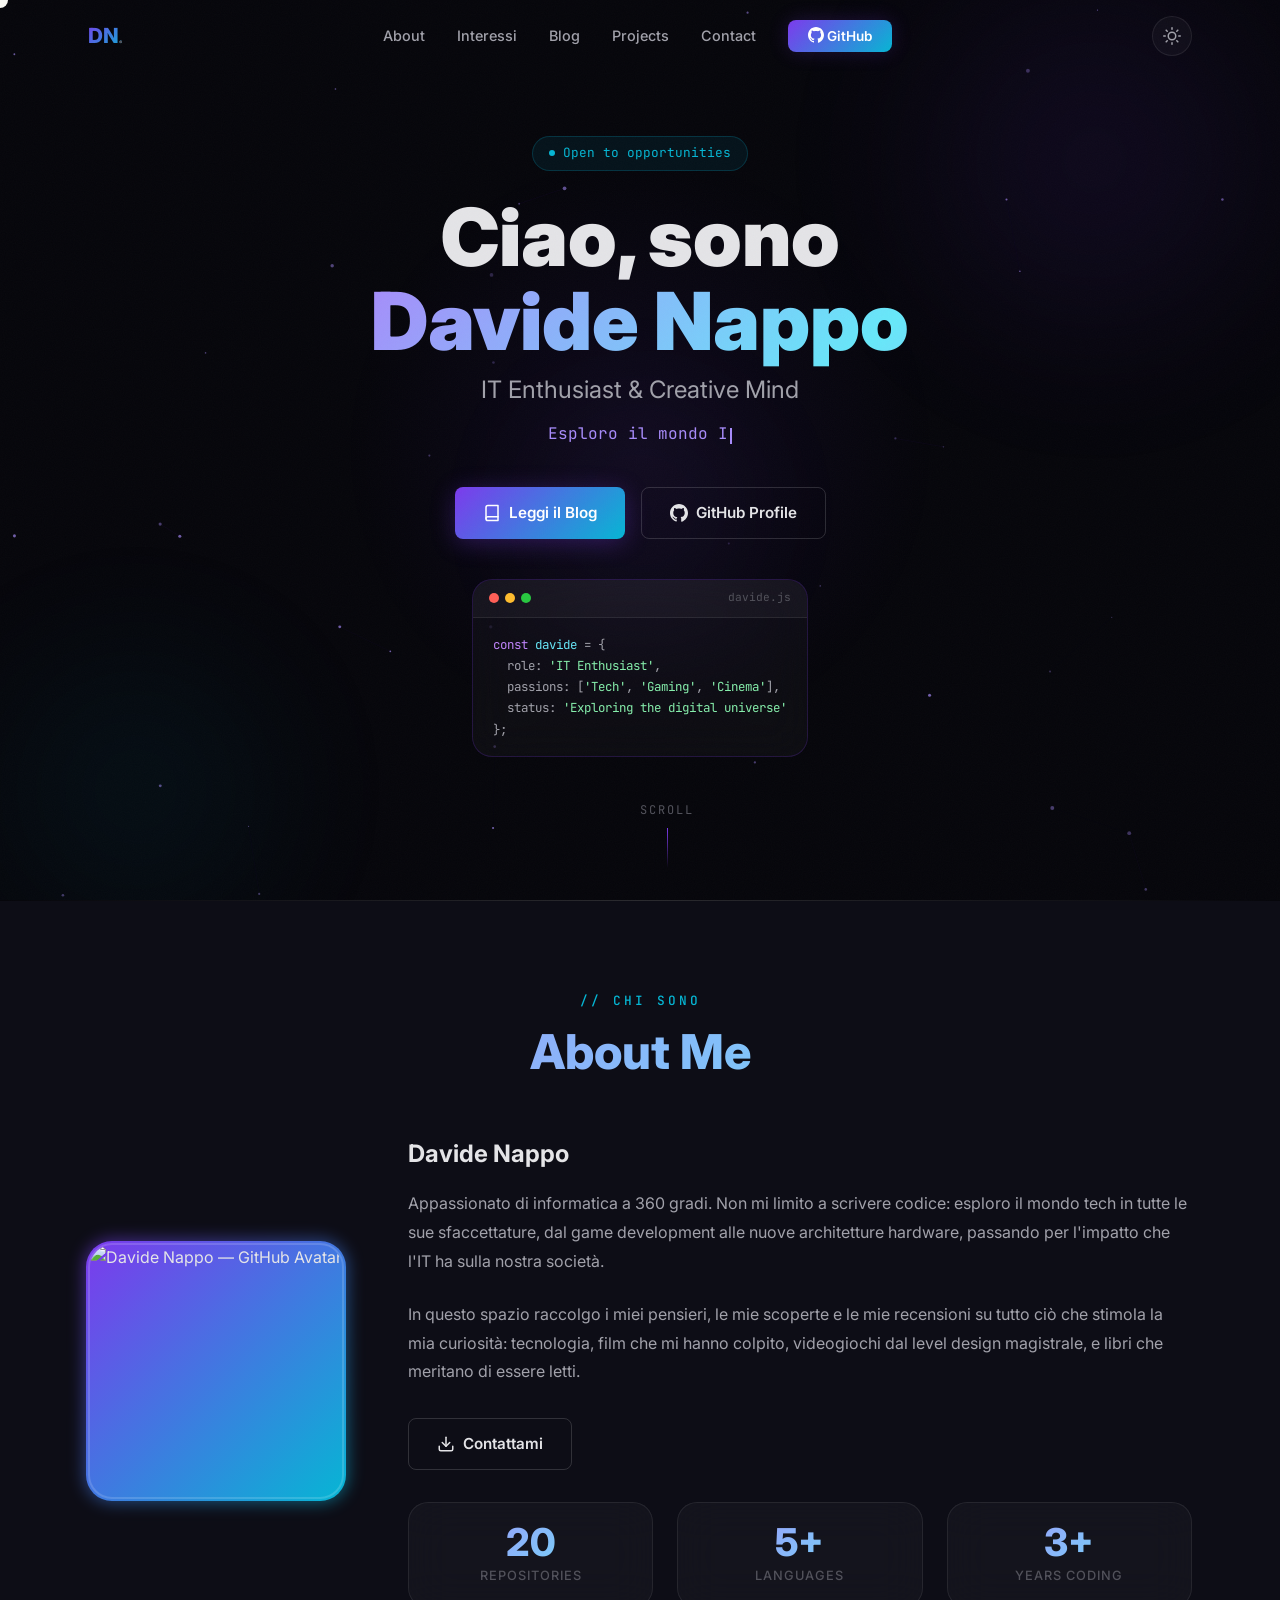
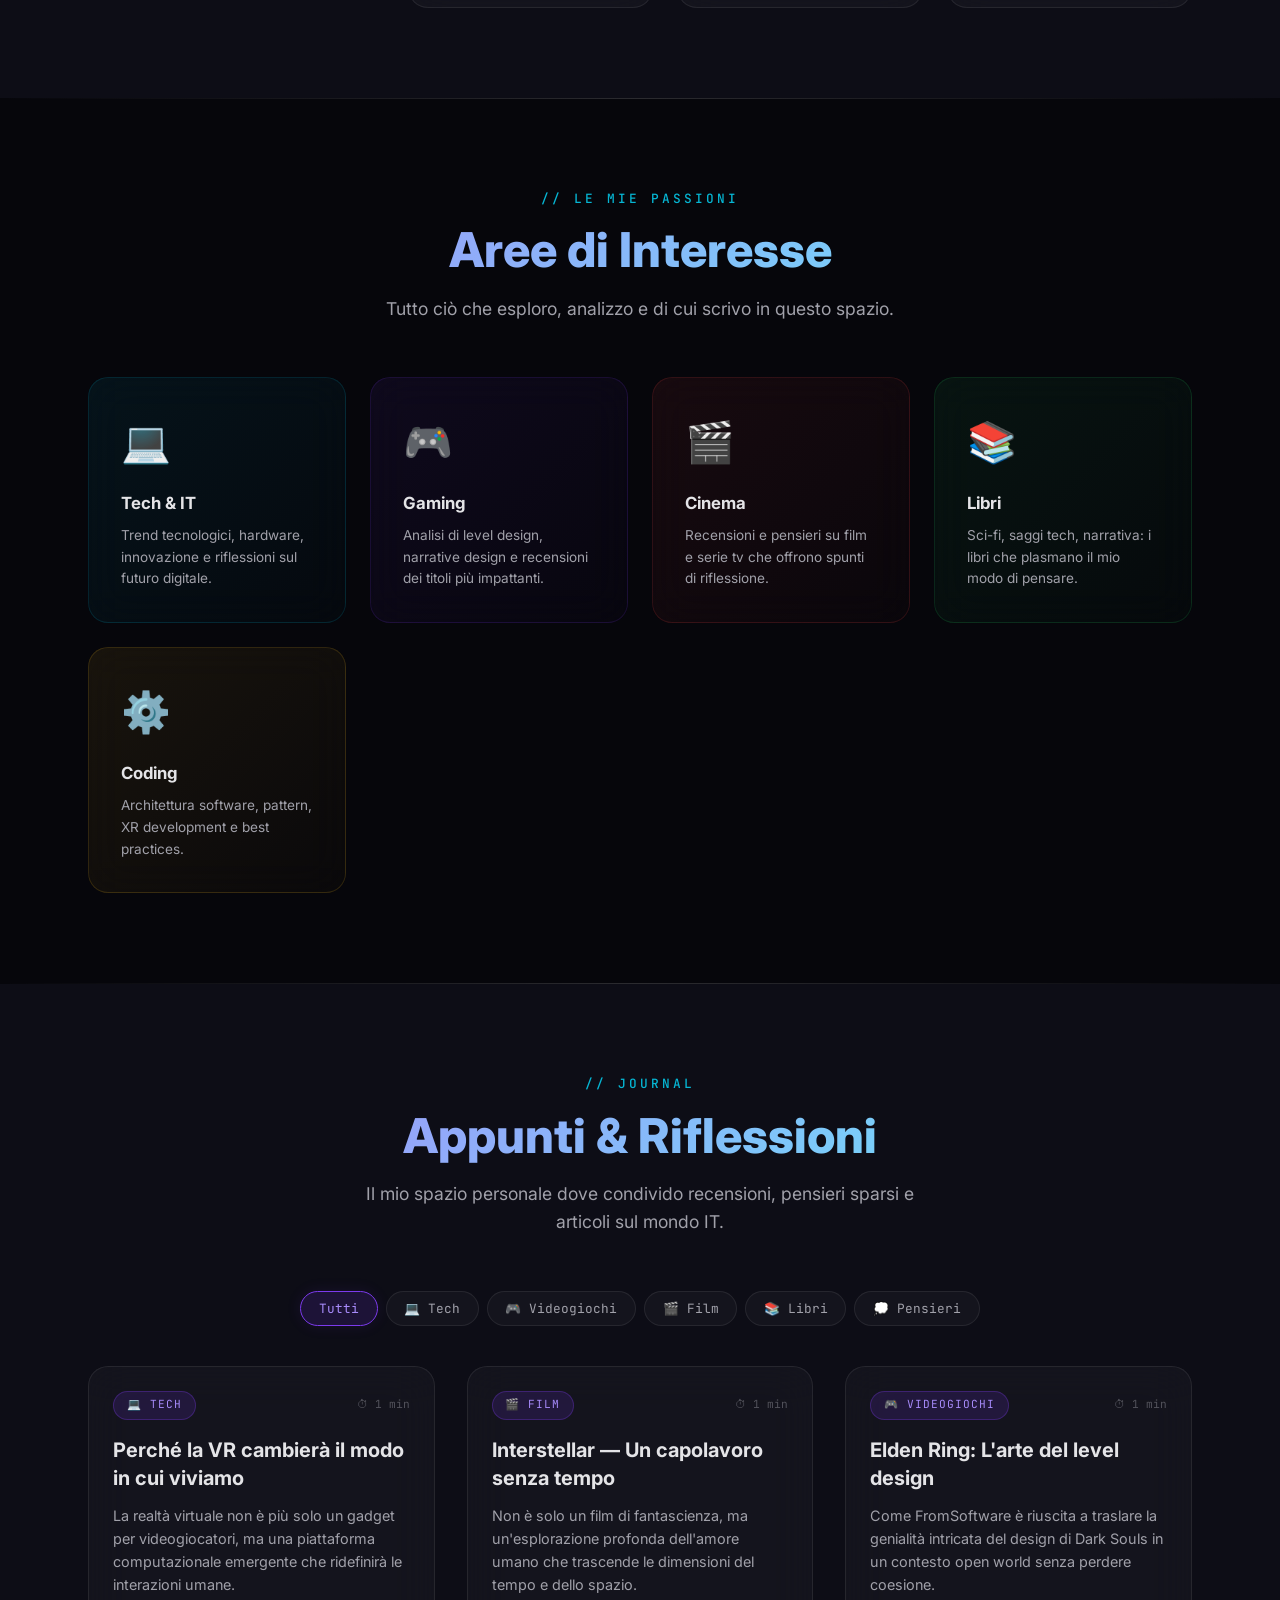
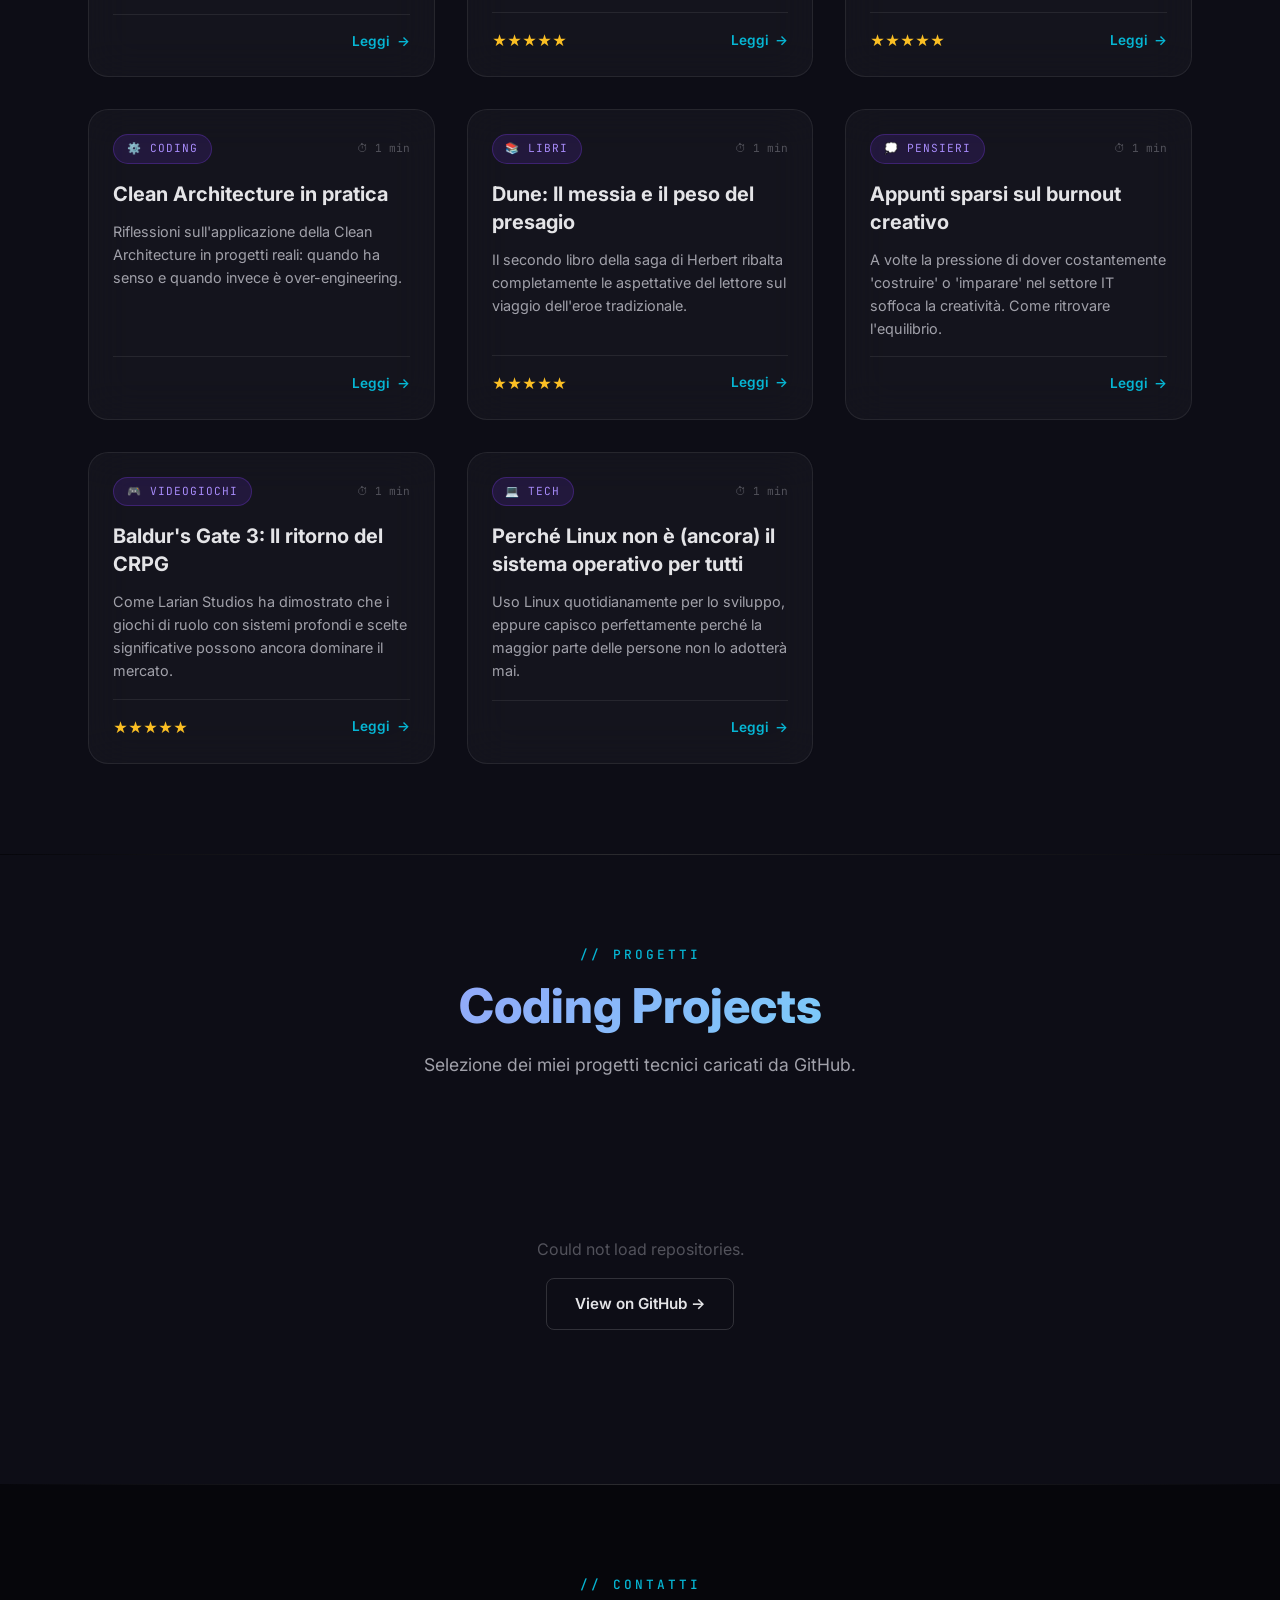
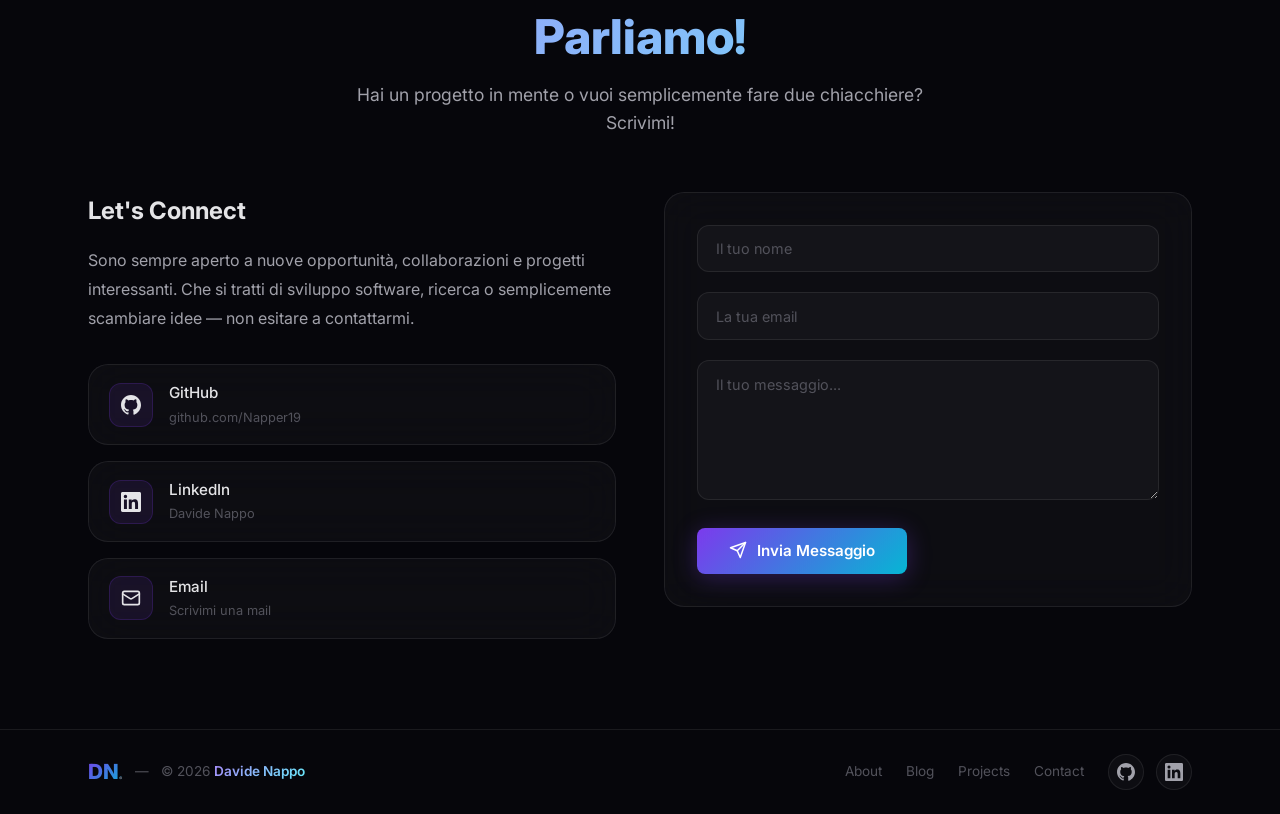
==== commit ad4d1ae5: "feat: 404 page, favicon, OG image, SEO files, dark/light mode, preconnect hints" ====
--- a/index.html
+++ b/index.html
@@ -7,15 +7,31 @@
   <meta name="description" content="Lo spazio personale di Davide Nappo — Articoli su tecnologia, recensioni di film, videogiochi e libri, pensieri sparsi sul mondo IT.">
   <meta name="author" content="Davide Nappo">
   <meta name="theme-color" content="#06060b">
+  <link rel="canonical" href="https://napper19.github.io/">
 
   <!-- Open Graph -->
   <meta property="og:title" content="Davide Nappo — IT Enthusiast & Creative Mind">
   <meta property="og:description" content="Articoli su tecnologia, recensioni di film, videogiochi e libri, pensieri sparsi e progetti.">
   <meta property="og:type" content="website">
-  <meta property="og:image" content="https://avatars.githubusercontent.com/u/95307080?v=4">
+  <meta property="og:url" content="https://napper19.github.io/">
+  <meta property="og:image" content="https://napper19.github.io/og-image.png">
+  <meta property="og:image:width" content="1200">
+  <meta property="og:image:height" content="630">
+
+  <!-- Twitter Card -->
+  <meta name="twitter:card" content="summary_large_image">
+  <meta name="twitter:title" content="Davide Nappo — IT Enthusiast & Creative Mind">
+  <meta name="twitter:description" content="Tech, film, videogiochi, libri e pensieri sparsi.">
+  <meta name="twitter:image" content="https://napper19.github.io/og-image.png">
 
   <!-- Favicon -->
-  <link rel="icon" href="data:image/svg+xml,<svg xmlns='http://www.w3.org/2000/svg' viewBox='0 0 100 100'><text y='.9em' font-size='90'>🚀</text></svg>">
+  <link rel="icon" type="image/png" href="/favicon.png">
+  <link rel="apple-touch-icon" href="/favicon.png">
+
+  <!-- Preconnect for performance -->
+  <link rel="preconnect" href="https://fonts.googleapis.com">
+  <link rel="preconnect" href="https://fonts.gstatic.com" crossorigin>
+  <link rel="preconnect" href="https://api.github.com">
 
   <!-- Stylesheet -->
   <link rel="stylesheet" href="style.css">
@@ -77,6 +93,15 @@
           </a>
         </li>
       </ul>
+
+      <button class="theme-toggle" id="theme-toggle" aria-label="Cambia tema chiaro/scuro" title="Cambia tema">
+        <svg class="icon-sun" width="18" height="18" viewBox="0 0 24 24" fill="none" stroke="currentColor" stroke-width="2" stroke-linecap="round" stroke-linejoin="round">
+          <circle cx="12" cy="12" r="5"/><line x1="12" y1="1" x2="12" y2="3"/><line x1="12" y1="21" x2="12" y2="23"/><line x1="4.22" y1="4.22" x2="5.64" y2="5.64"/><line x1="18.36" y1="18.36" x2="19.78" y2="19.78"/><line x1="1" y1="12" x2="3" y2="12"/><line x1="21" y1="12" x2="23" y2="12"/><line x1="4.22" y1="19.78" x2="5.64" y2="18.36"/><line x1="18.36" y1="5.64" x2="19.78" y2="4.22"/>
+        </svg>
+        <svg class="icon-moon" width="18" height="18" viewBox="0 0 24 24" fill="none" stroke="currentColor" stroke-width="2" stroke-linecap="round" stroke-linejoin="round">
+          <path d="M21 12.79A9 9 0 1 1 11.21 3 7 7 0 0 0 21 12.79z"/>
+        </svg>
+      </button>
     </div>
   </nav>
 
--- a/style.css
+++ b/style.css
@@ -55,6 +55,97 @@
   --shadow-glow-lg: 0 0 60px rgba(124, 58, 237, 0.25);
   --shadow-card: 0 8px 32px rgba(0, 0, 0, 0.4);
 }
+
+/* --- Light Theme --- */
+[data-theme="light"] {
+  --bg-primary: #f8f9fc;
+  --bg-secondary: #ffffff;
+  --bg-tertiary: #f0f1f5;
+  --bg-glass: rgba(0, 0, 0, 0.03);
+  --bg-glass-hover: rgba(0, 0, 0, 0.06);
+  --border-glass: rgba(0, 0, 0, 0.1);
+  --border-glass-hover: rgba(0, 0, 0, 0.18);
+
+  --text-primary: #1a1a2e;
+  --text-secondary: #4a4a68;
+  --text-muted: #8888a0;
+
+  --shadow-glow-sm: 0 0 15px rgba(124, 58, 237, 0.1);
+  --shadow-glow-md: 0 0 30px rgba(124, 58, 237, 0.12);
+  --shadow-glow-lg: 0 0 60px rgba(124, 58, 237, 0.15);
+  --shadow-card: 0 8px 32px rgba(0, 0, 0, 0.08);
+}
+
+[data-theme="light"] .navbar {
+  background: rgba(248, 249, 252, 0.85);
+}
+
+[data-theme="light"] .loading-screen {
+  background: #f8f9fc;
+}
+
+[data-theme="light"] .noise-overlay {
+  opacity: 0.015;
+}
+
+[data-theme="light"] .hero-orbs .orb {
+  opacity: 0.08;
+}
+
+[data-theme="light"] .glass-card {
+  background: rgba(255, 255, 255, 0.7);
+  box-shadow: 0 4px 20px rgba(0, 0, 0, 0.06);
+}
+
+[data-theme="light"] .modal-content {
+  background: #fff;
+}
+
+[data-theme="light"] .code-body {
+  background: #1e1e2e;
+}
+
+[data-theme="light"] .cursor-dot {
+  background: rgba(124, 58, 237, 0.7);
+}
+
+[data-theme="light"] ::selection {
+  background: rgba(124, 58, 237, 0.2);
+}
+
+[data-theme="light"] .scroll-progress {
+  background: rgba(0, 0, 0, 0.06);
+}
+
+/* --- Theme Toggle Button --- */
+.theme-toggle {
+  width: 40px;
+  height: 40px;
+  display: flex;
+  align-items: center;
+  justify-content: center;
+  border: 1px solid var(--border-glass);
+  border-radius: 50%;
+  background: var(--bg-glass);
+  color: var(--text-secondary);
+  cursor: pointer;
+  transition: all var(--transition-base);
+  flex-shrink: 0;
+}
+
+.theme-toggle:hover {
+  border-color: var(--accent-1);
+  color: var(--accent-1-light);
+  box-shadow: var(--shadow-glow-sm);
+}
+
+/* In dark mode: show sun, hide moon */
+.icon-sun { display: block; }
+.icon-moon { display: none; }
+
+/* In light mode: show moon, hide sun */
+[data-theme="light"] .icon-sun { display: none; }
+[data-theme="light"] .icon-moon { display: block; }
 
 /* --- Reset & Base --- */
 *,
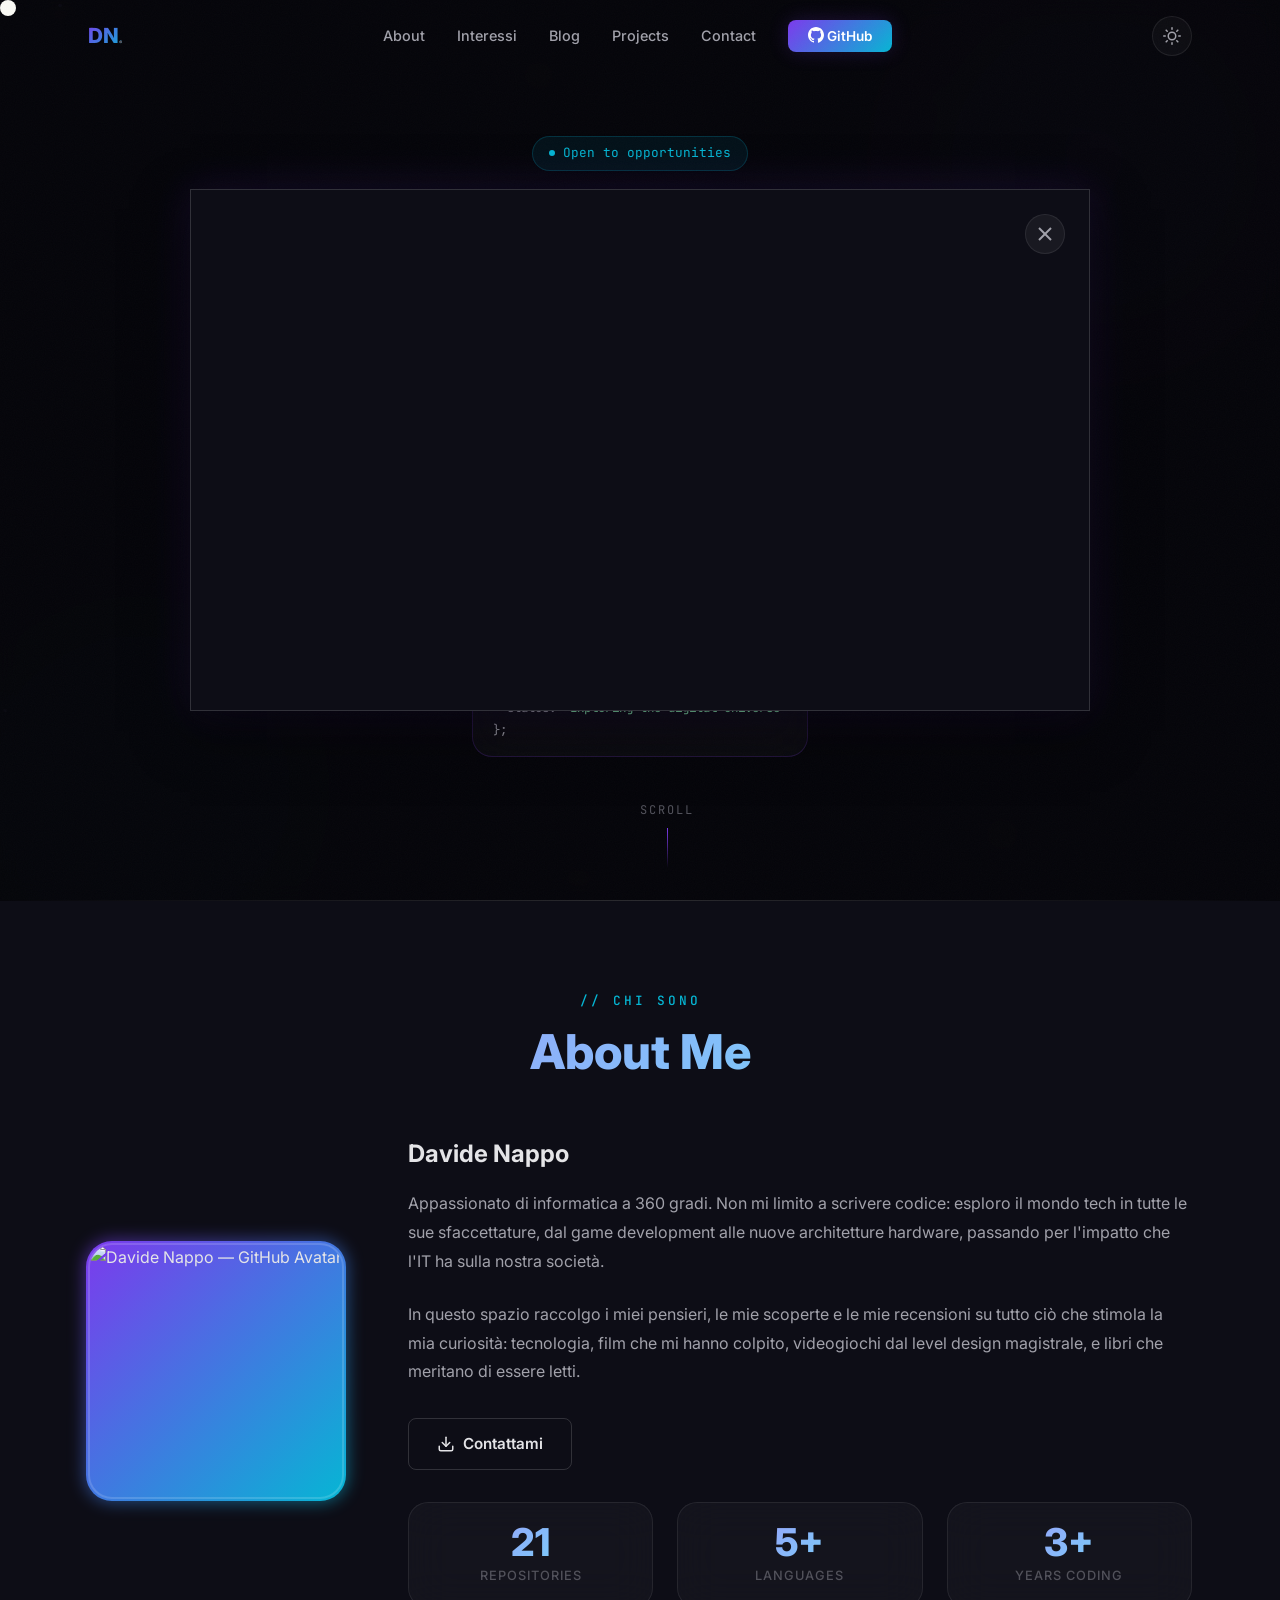
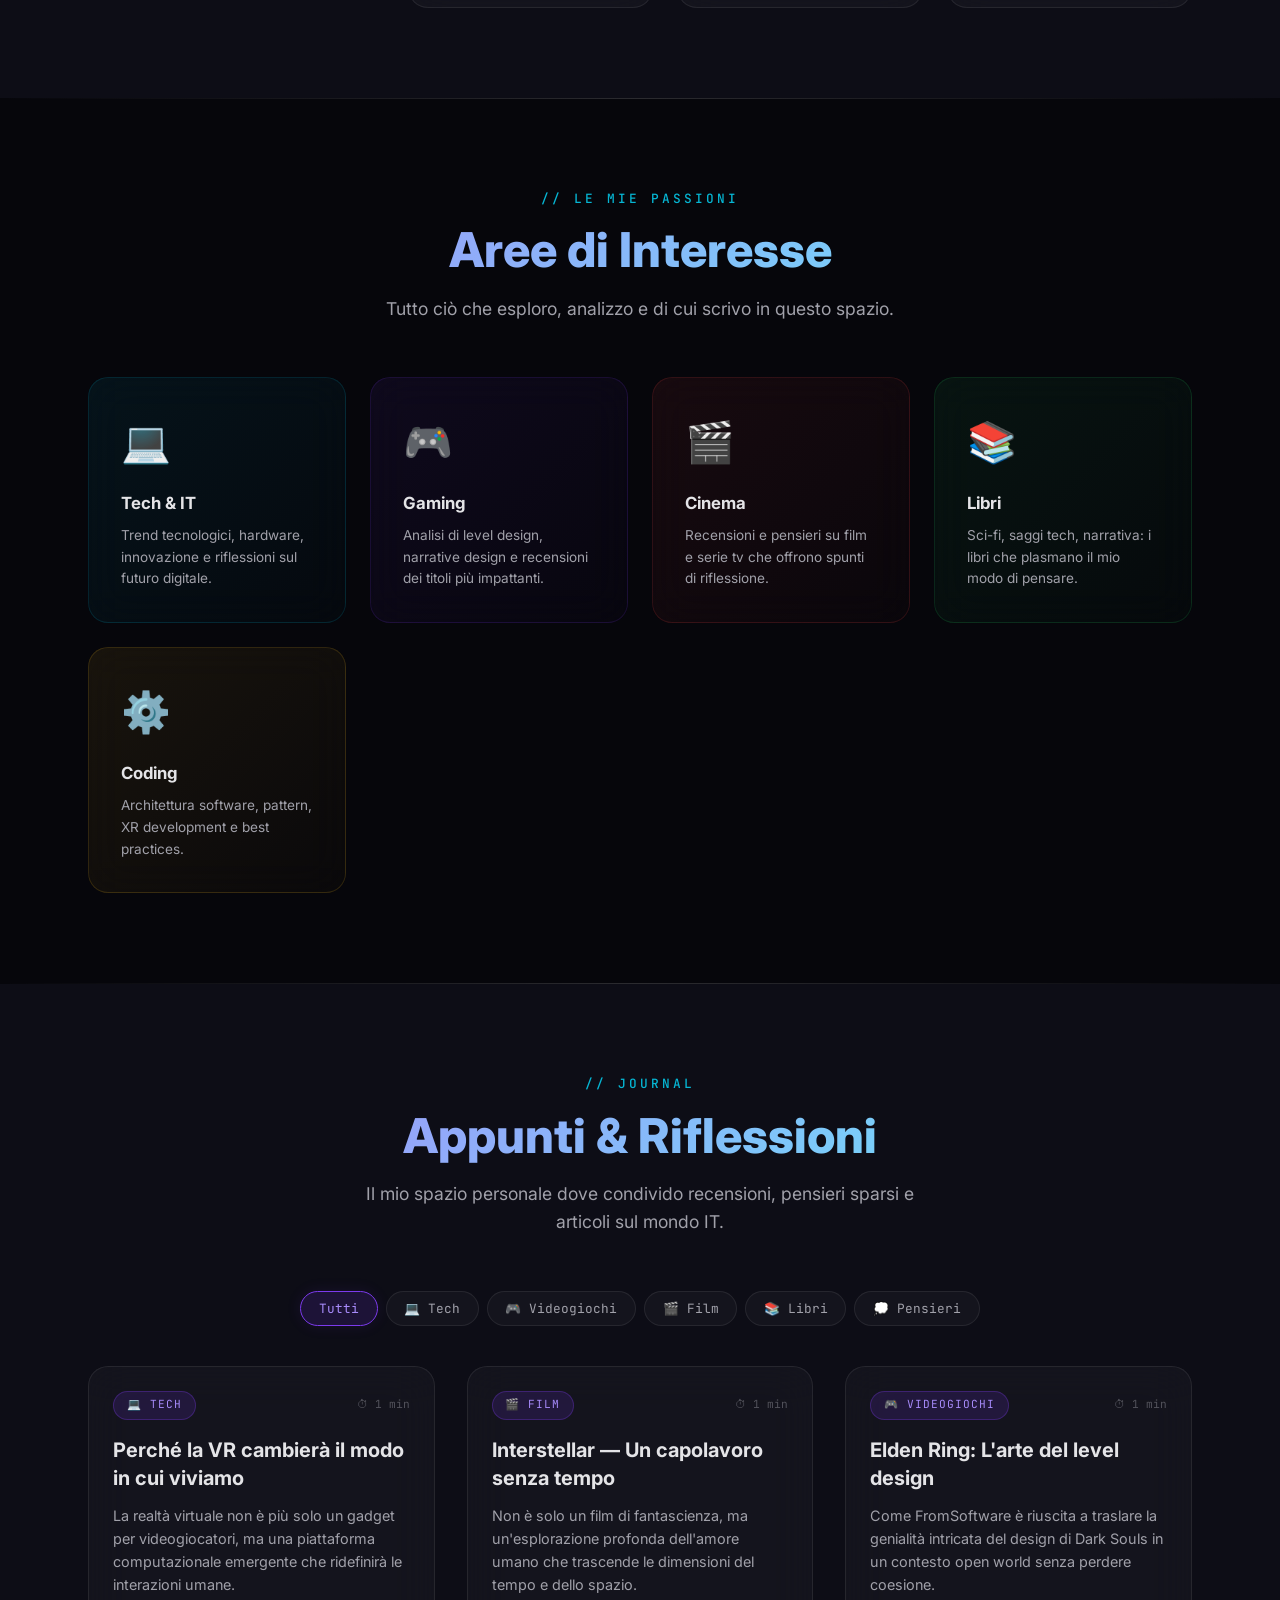
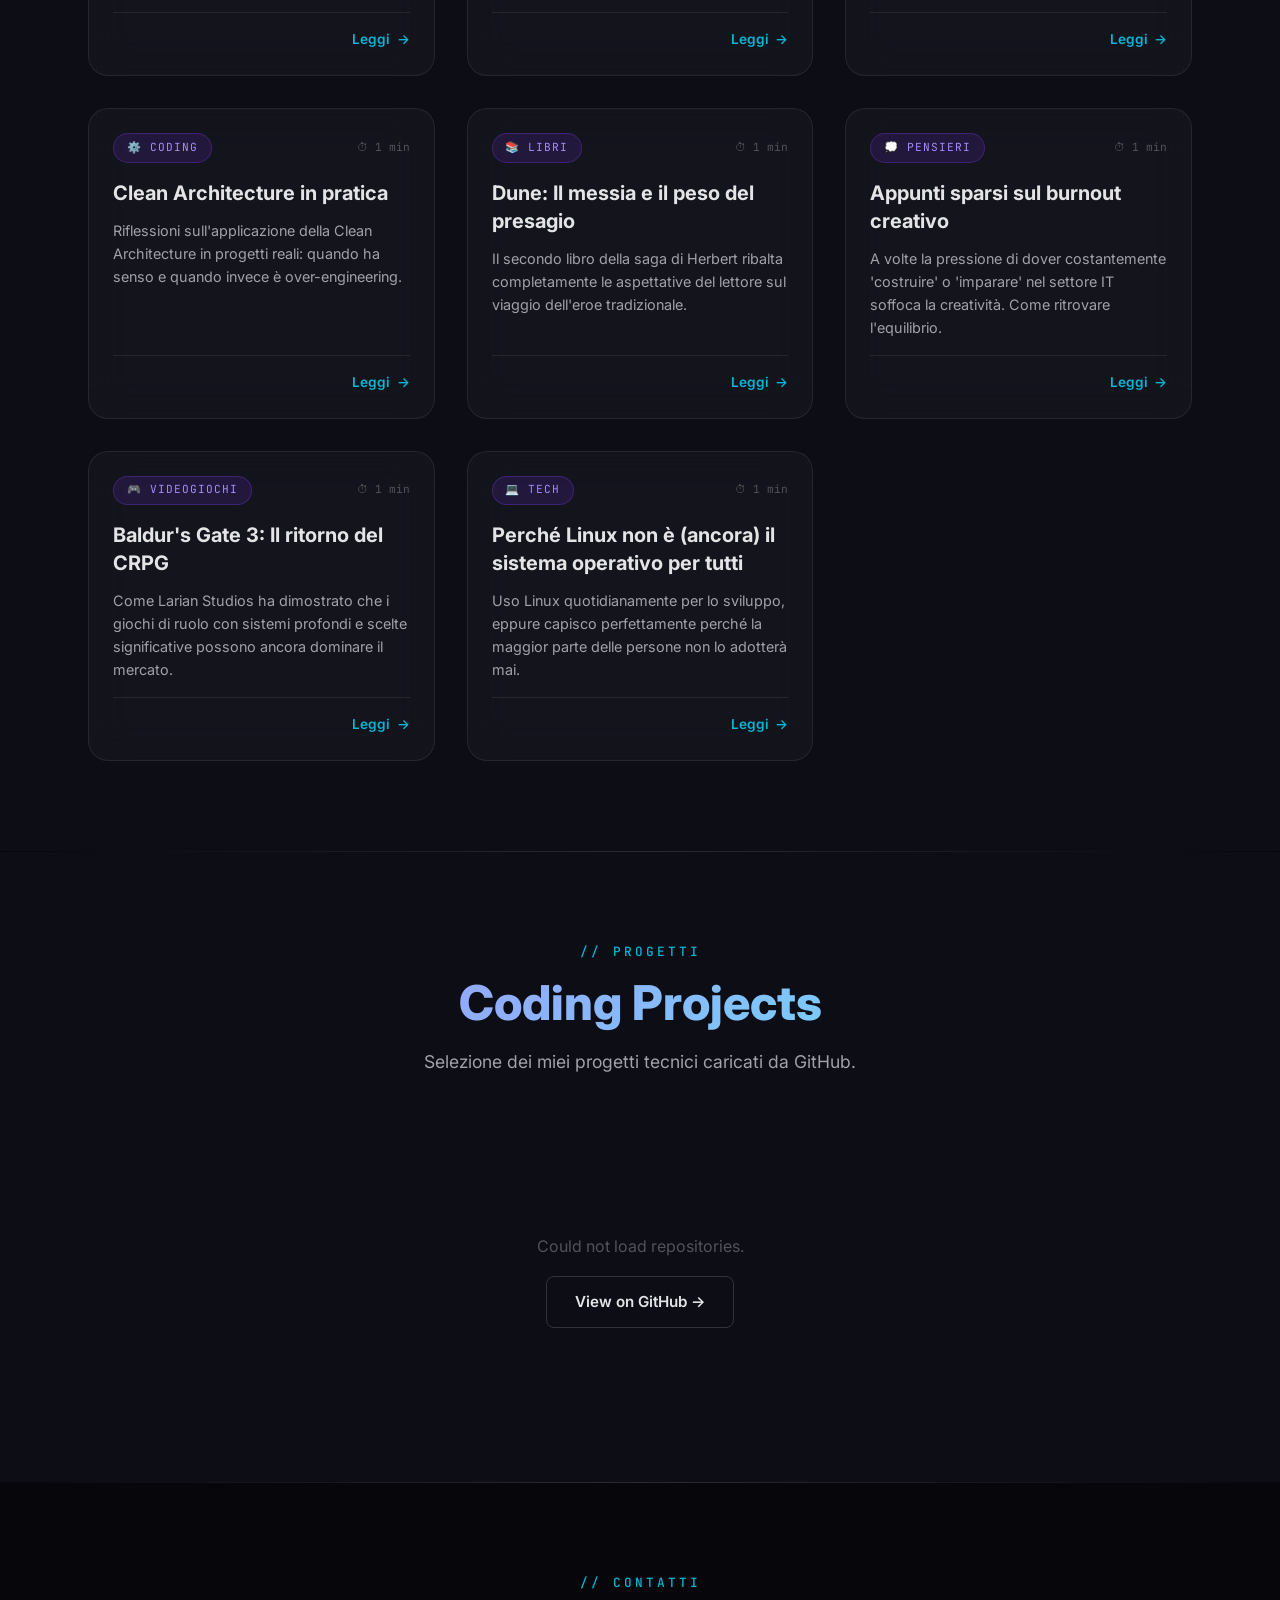
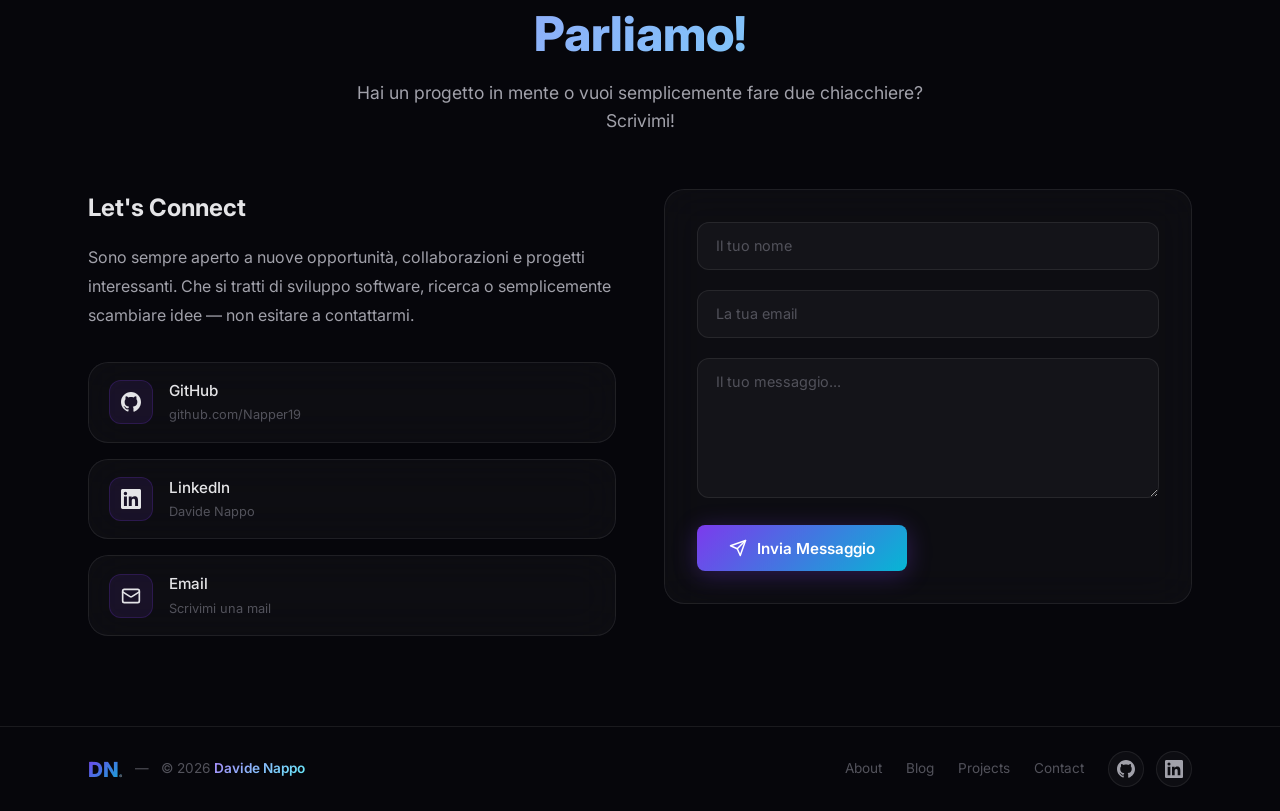
==== commit ef8fc45f: "feat: add integrated video player modal for Web3D project" ====
--- a/index.html
+++ b/index.html
@@ -453,6 +453,19 @@
     </div>
   </div>
 
+  <!-- ========== VIDEO MODAL ========== -->
+  <div class="modal-overlay" id="video-overlay"></div>
+  <div class="modal" id="video-modal" aria-hidden="true" role="dialog">
+    <div class="modal-content" style="max-width: 900px; padding: 1rem;">
+      <button class="modal-close" id="video-close" aria-label="Chiudi video">
+        <svg width="24" height="24" viewBox="0 0 24 24" fill="none" stroke="currentColor" stroke-width="2"><line x1="18" y1="6" x2="6" y2="18"/><line x1="6" y1="6" x2="18" y2="18"/></svg>
+      </button>
+      <div id="video-container" style="position: relative; width: 100%; padding-bottom: 56.25%; height: 0; overflow: hidden; border-radius: 8px;">
+        <!-- Iframe injected by JS to prevent background loading -->
+      </div>
+    </div>
+  </div>
+
   <!-- ========== BACK TO TOP ========== -->
   <button class="back-to-top" id="back-to-top" aria-label="Torna su">
     <svg class="back-to-top-progress" viewBox="0 0 46 46">
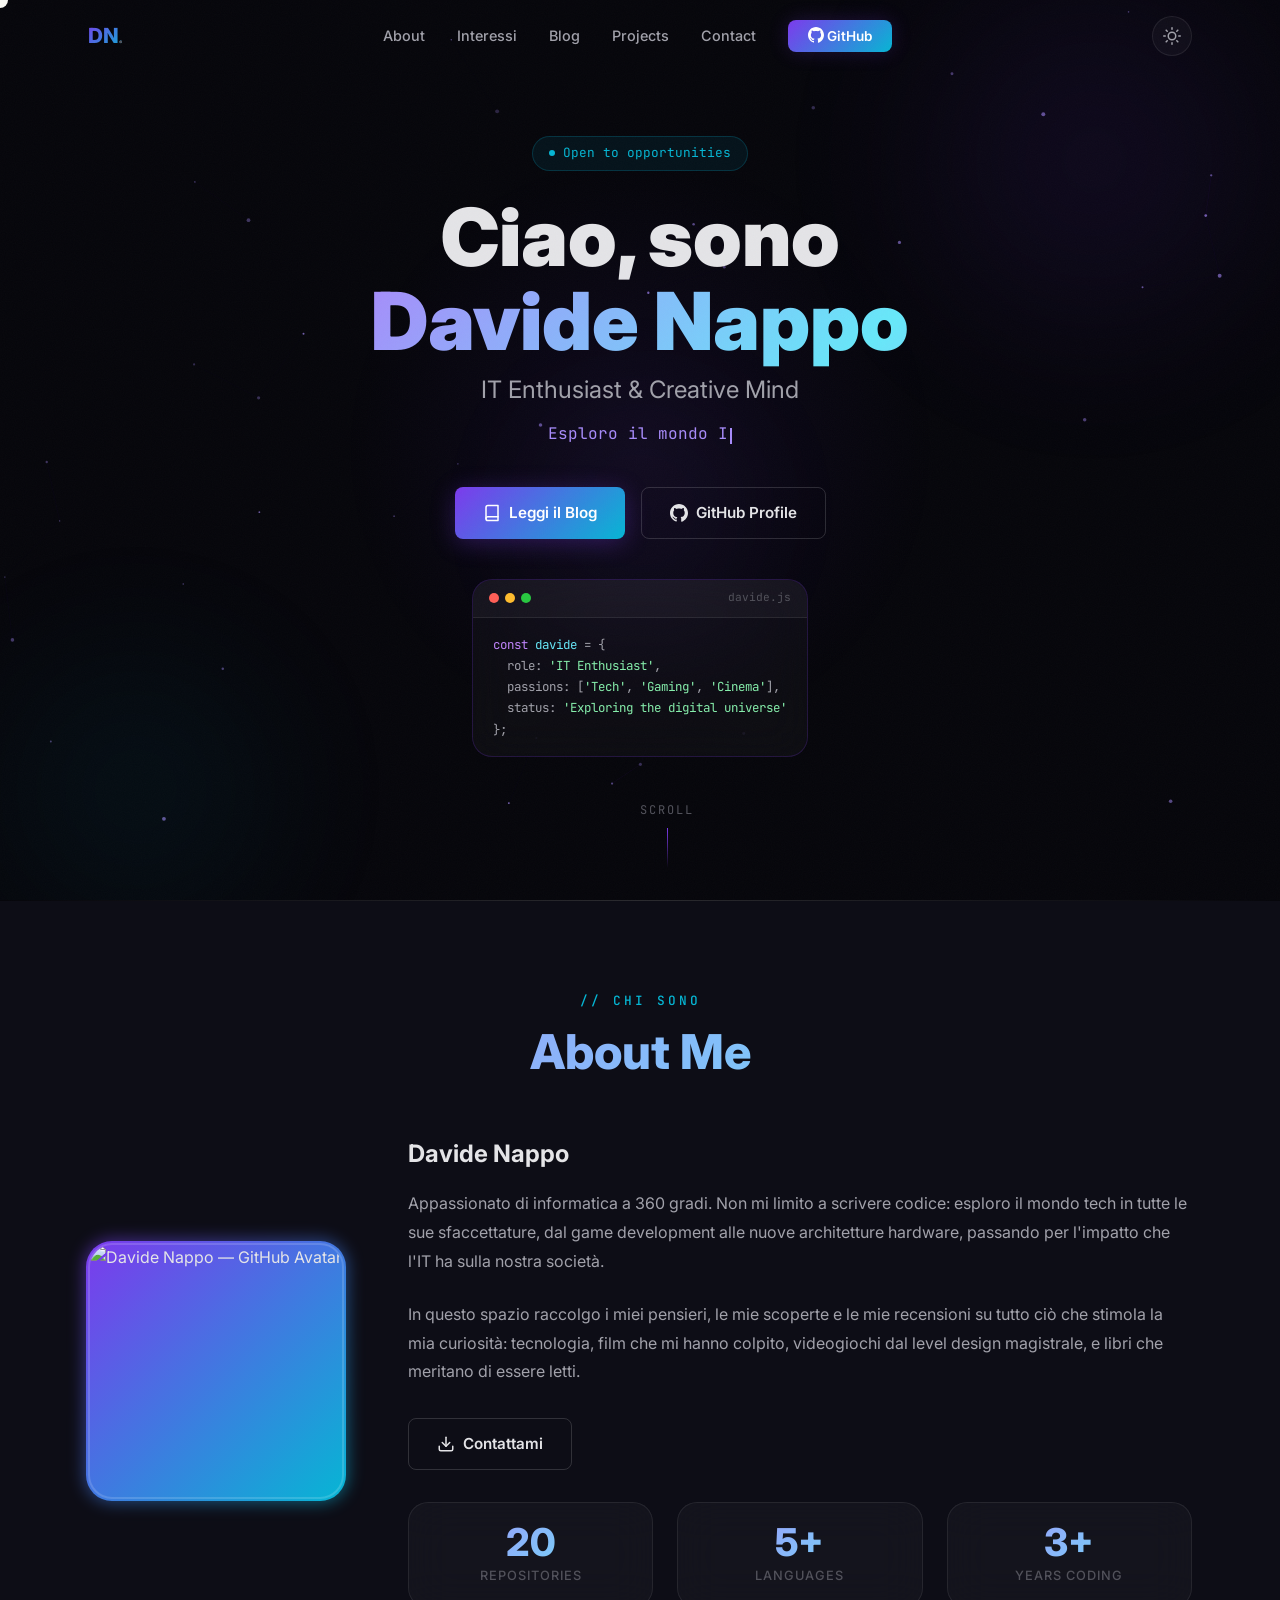
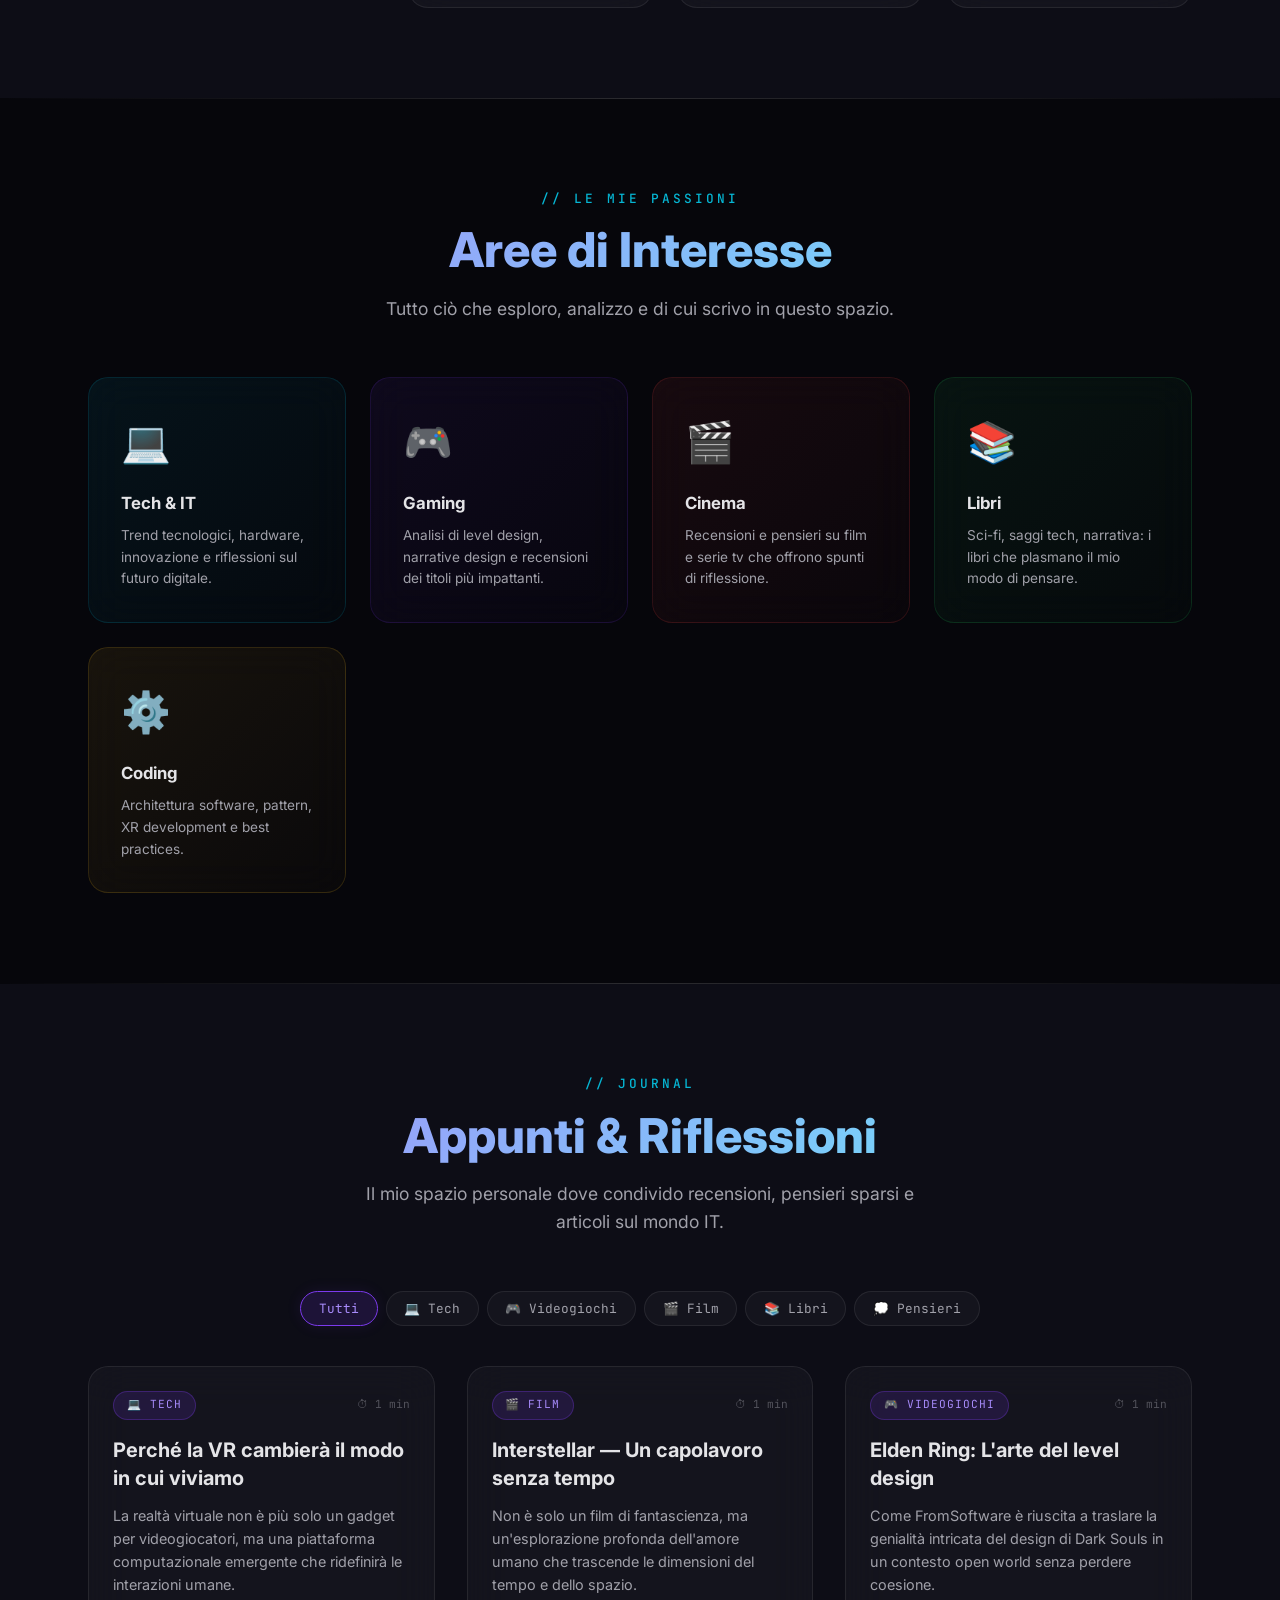
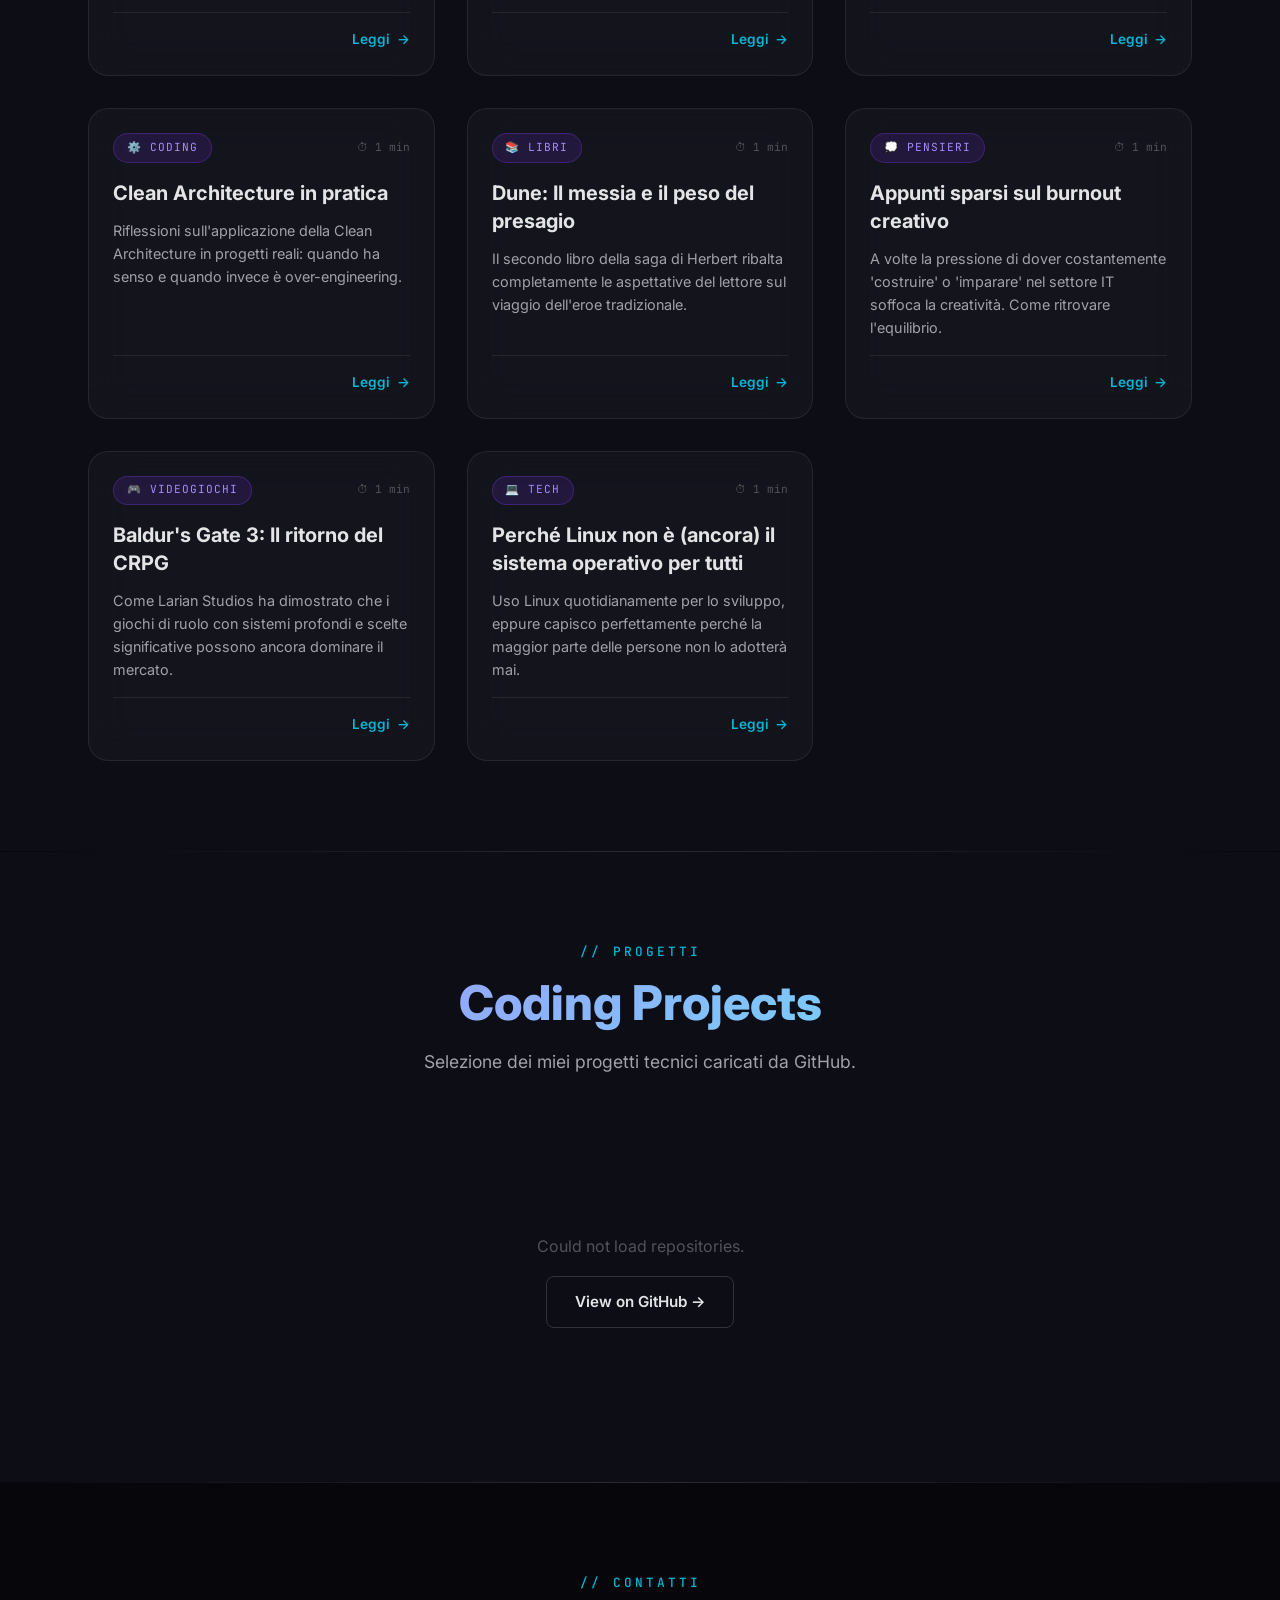
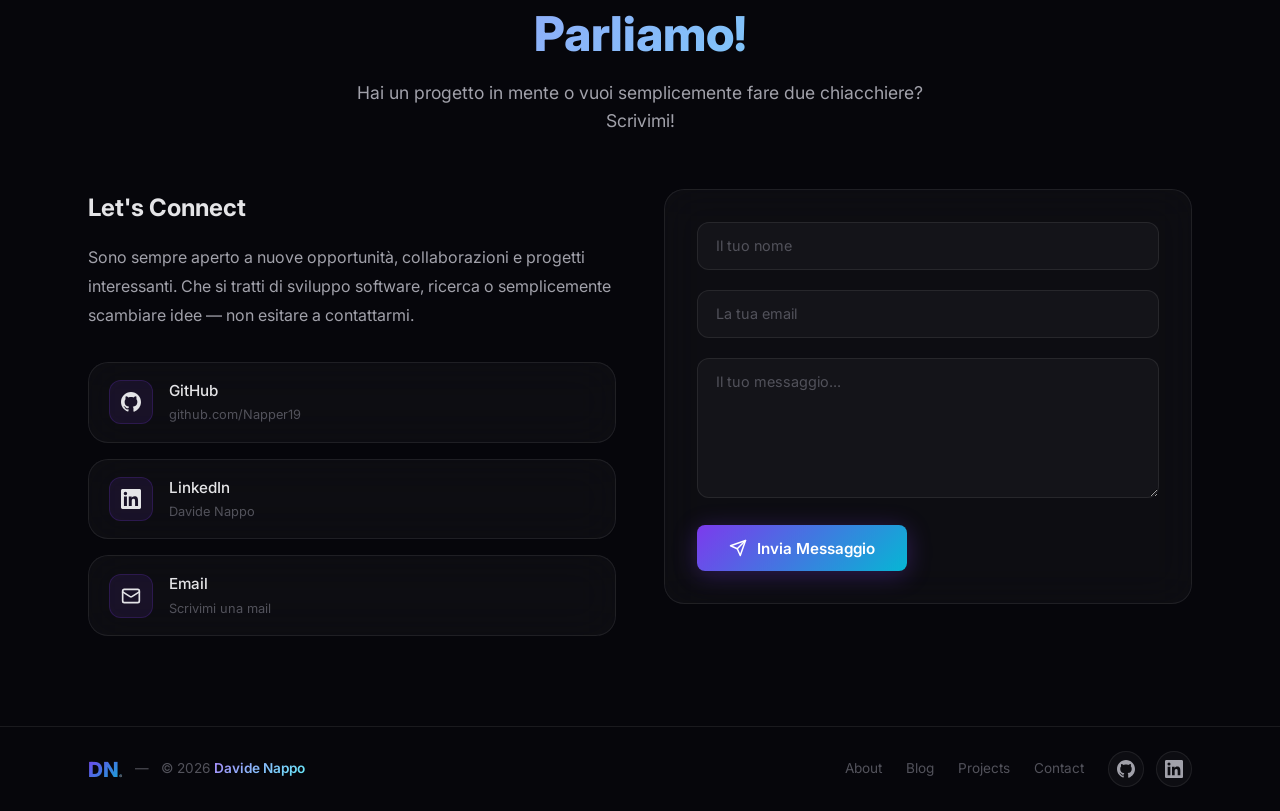
==== commit 3debc26d: "fix: video modal appearing on initial load" ====
--- a/index.html
+++ b/index.html
@@ -454,8 +454,8 @@
   </div>
 
   <!-- ========== VIDEO MODAL ========== -->
-  <div class="modal-overlay" id="video-overlay"></div>
-  <div class="modal" id="video-modal" aria-hidden="true" role="dialog">
+  <div class="modal hidden" id="video-modal" aria-hidden="true" role="dialog">
+    <div class="modal-overlay" id="video-overlay"></div>
     <div class="modal-content" style="max-width: 900px; padding: 1rem;">
       <button class="modal-close" id="video-close" aria-label="Chiudi video">
         <svg width="24" height="24" viewBox="0 0 24 24" fill="none" stroke="currentColor" stroke-width="2"><line x1="18" y1="6" x2="6" y2="18"/><line x1="6" y1="6" x2="18" y2="18"/></svg>
